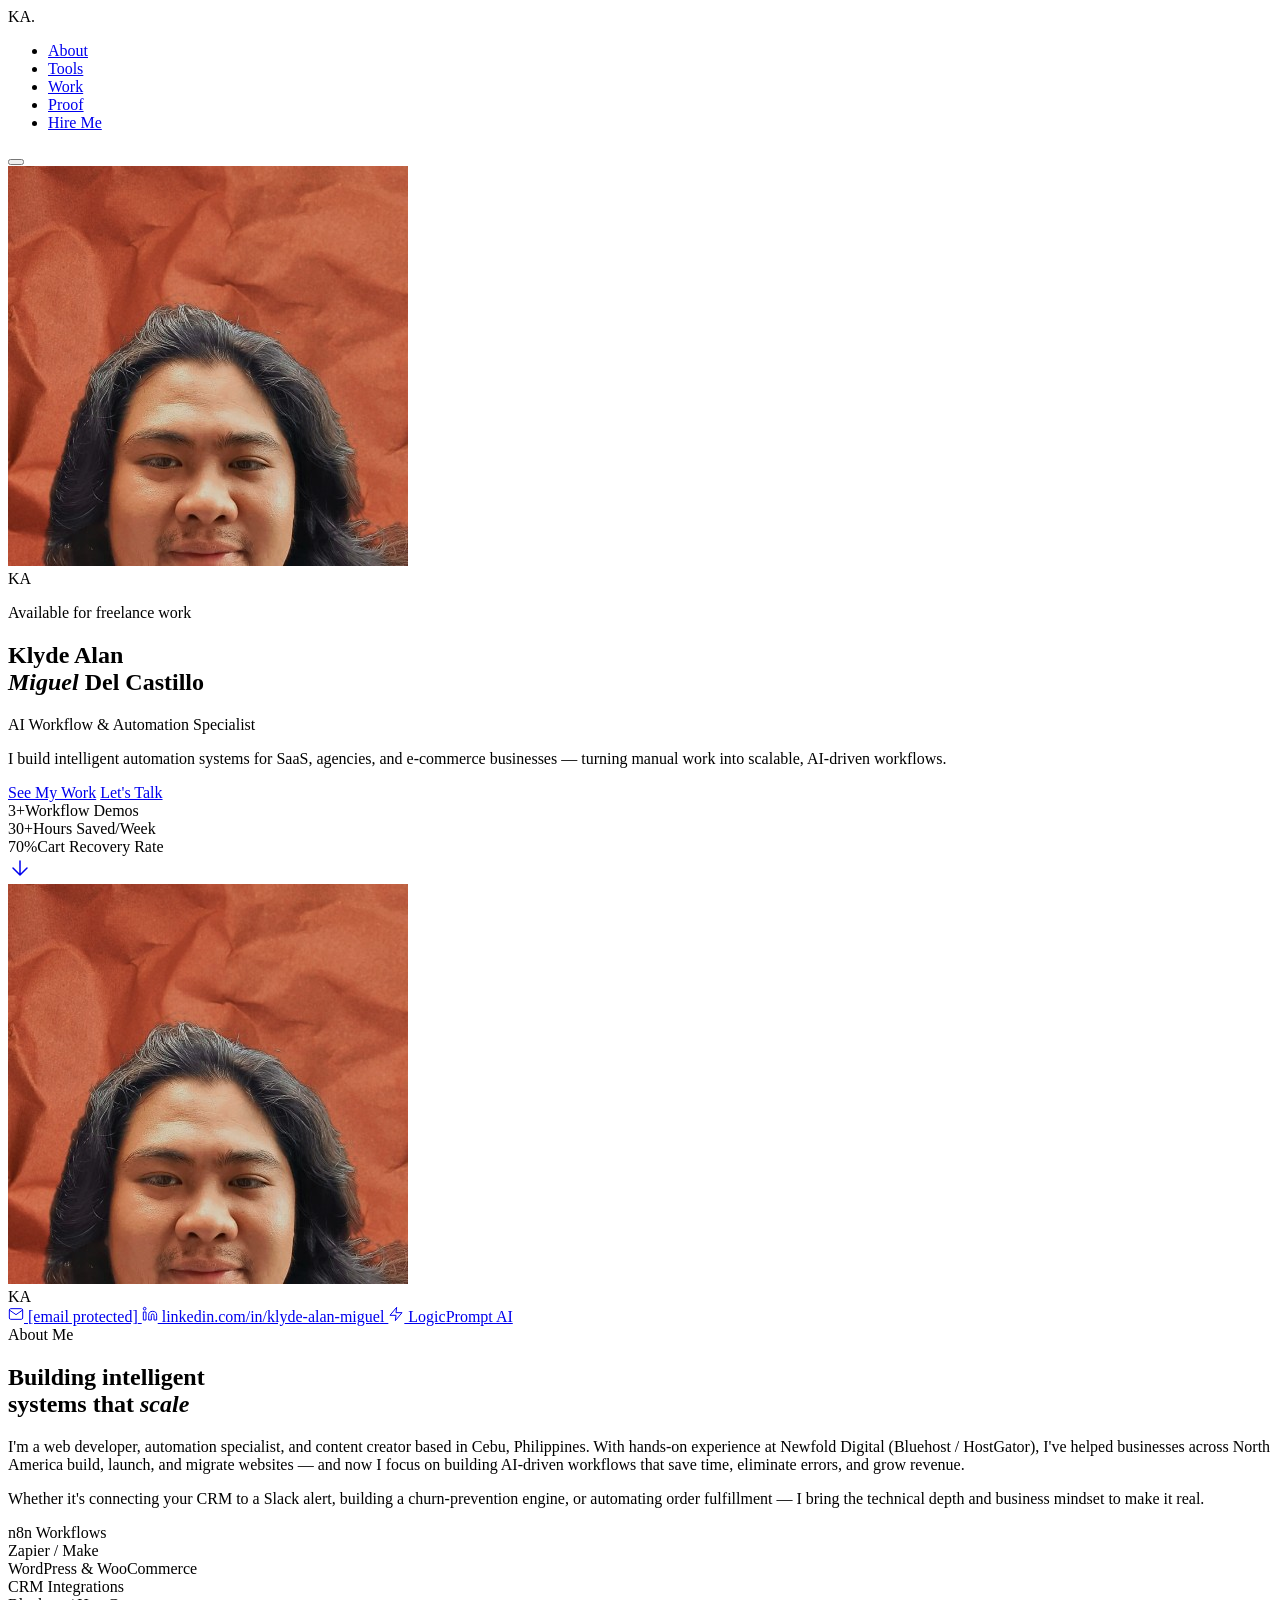
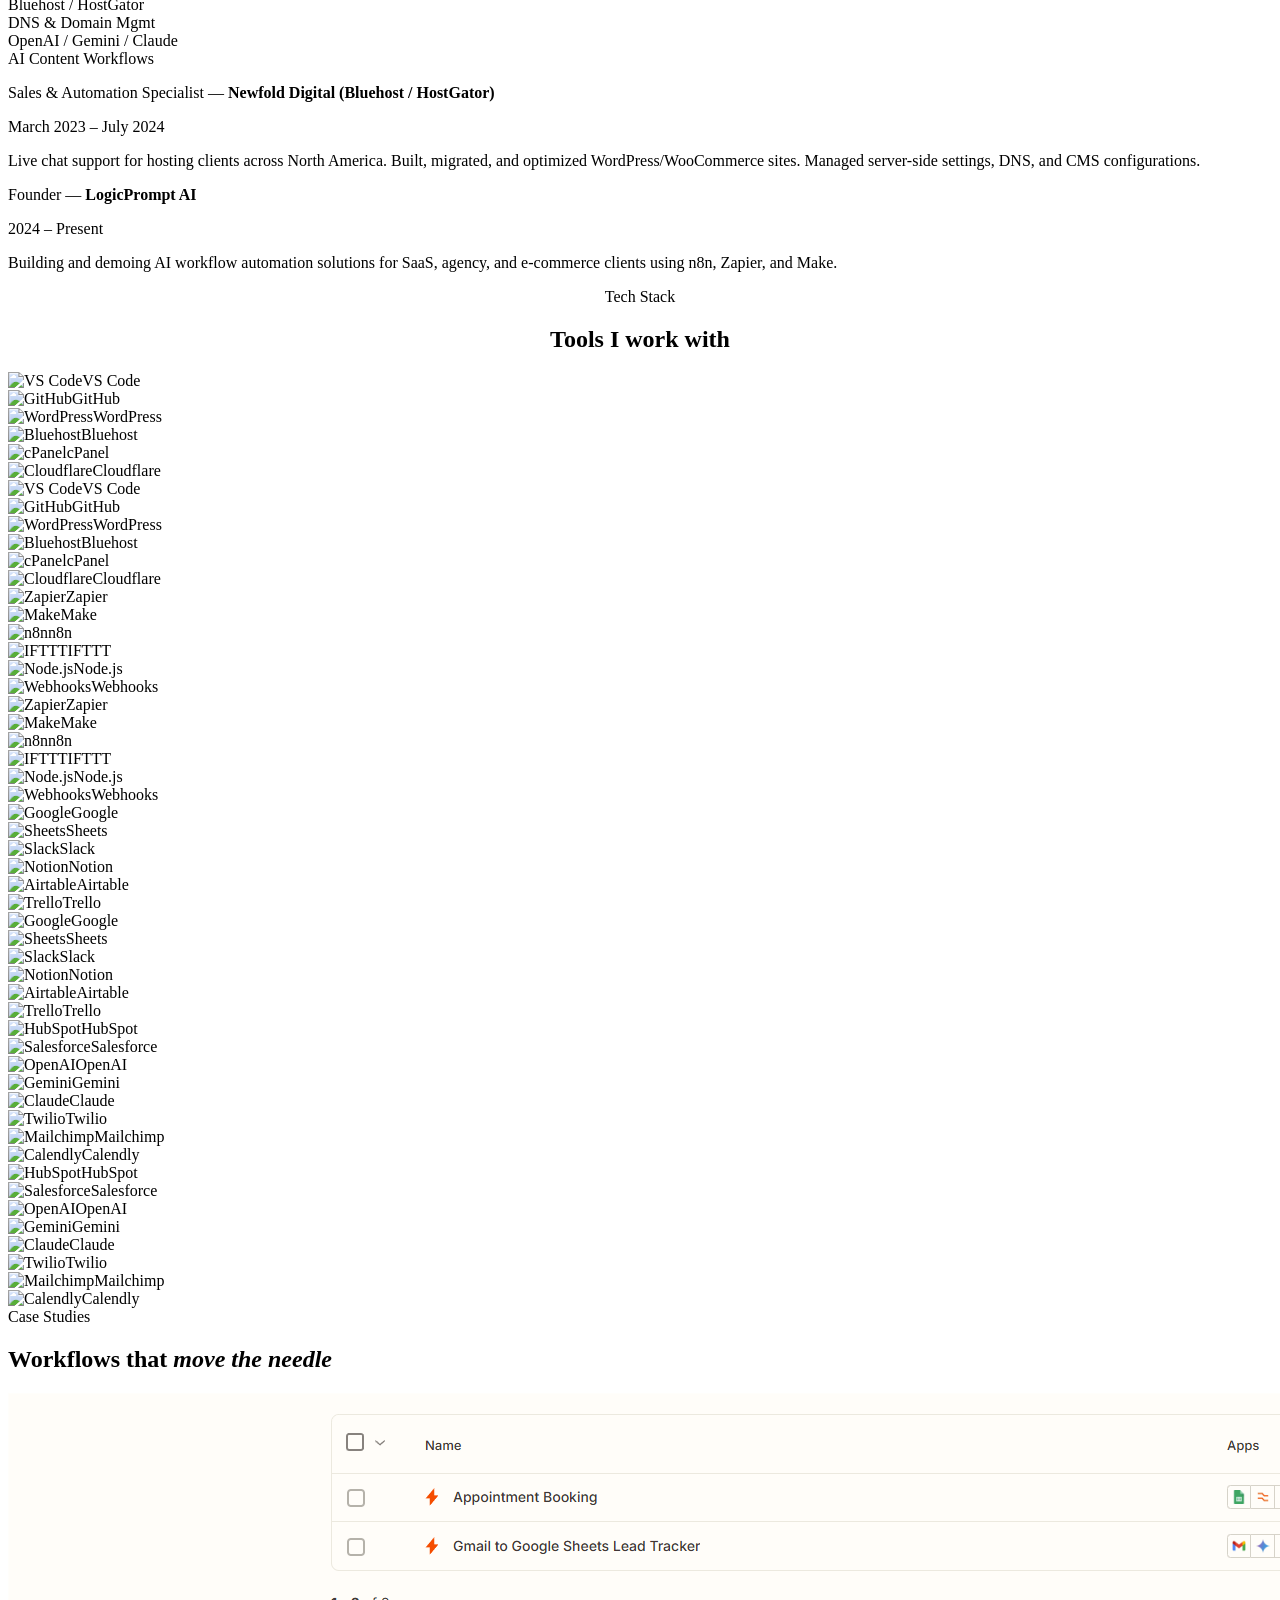
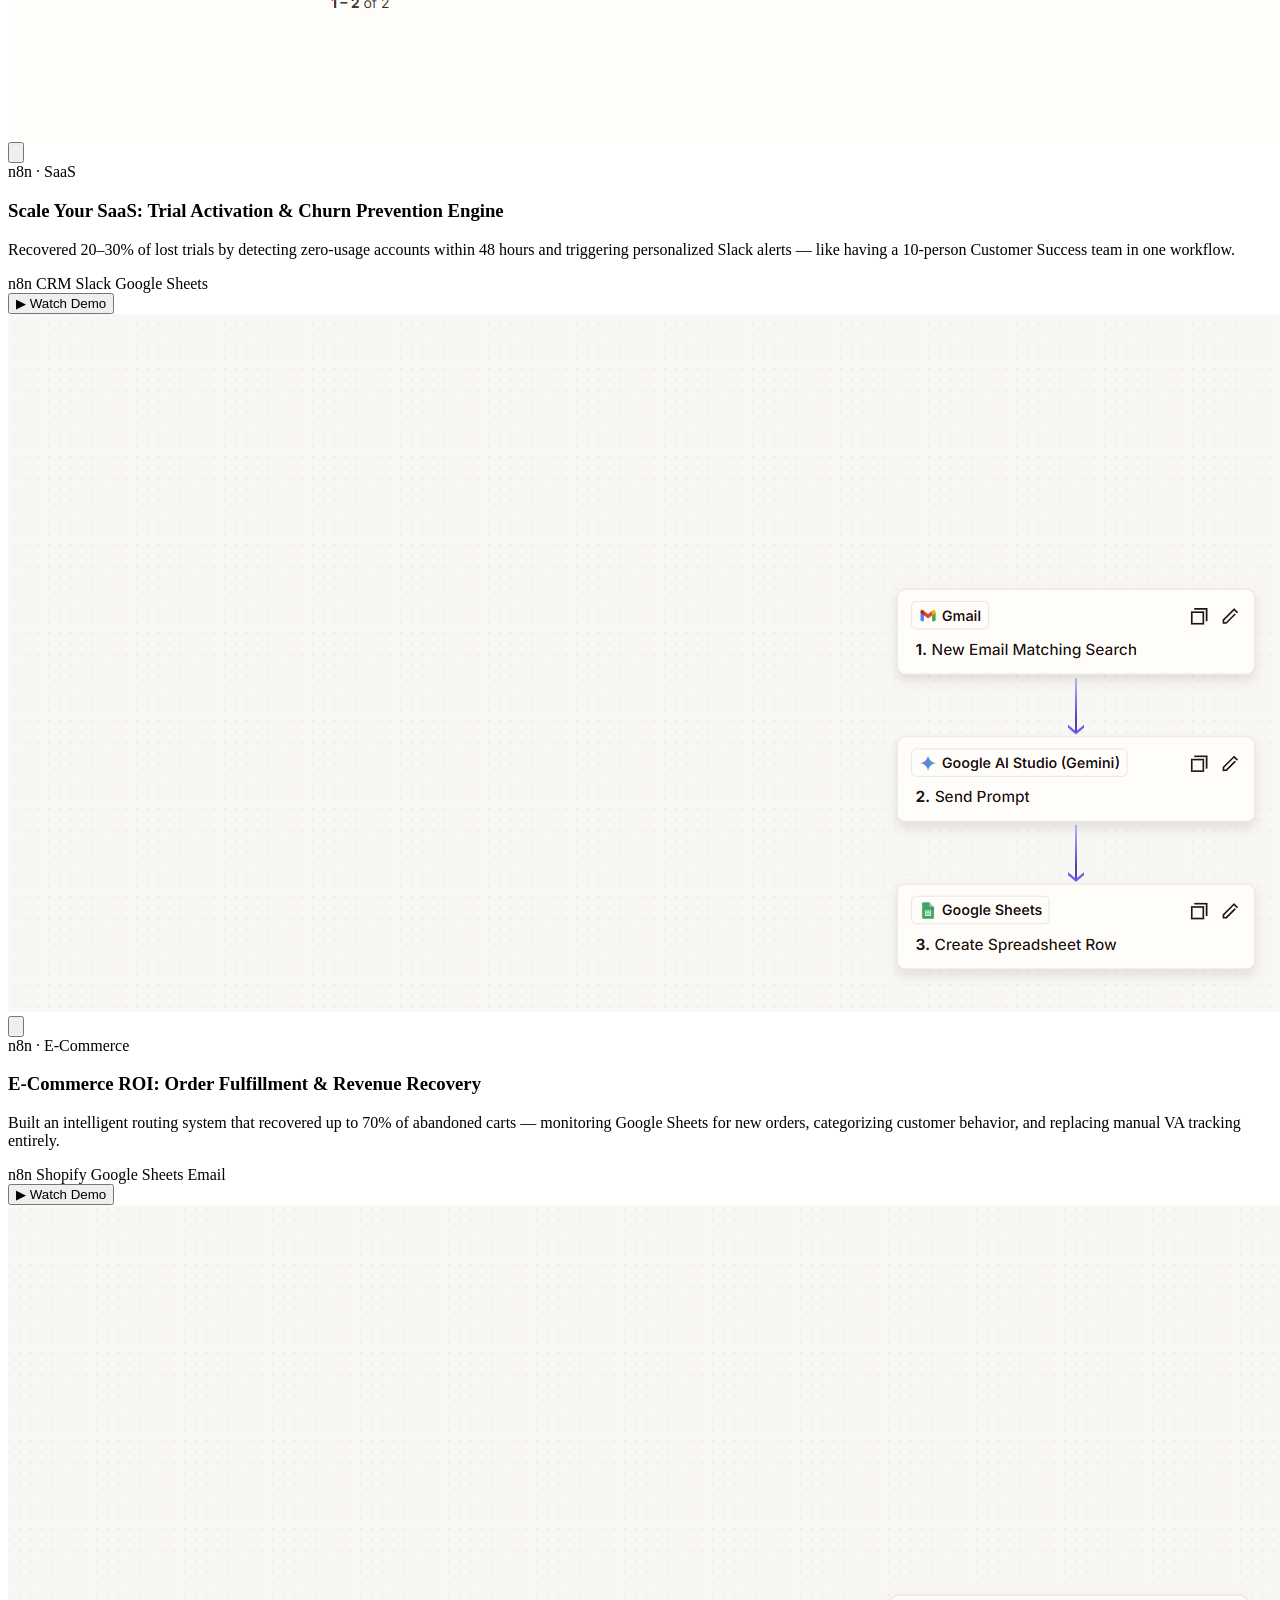
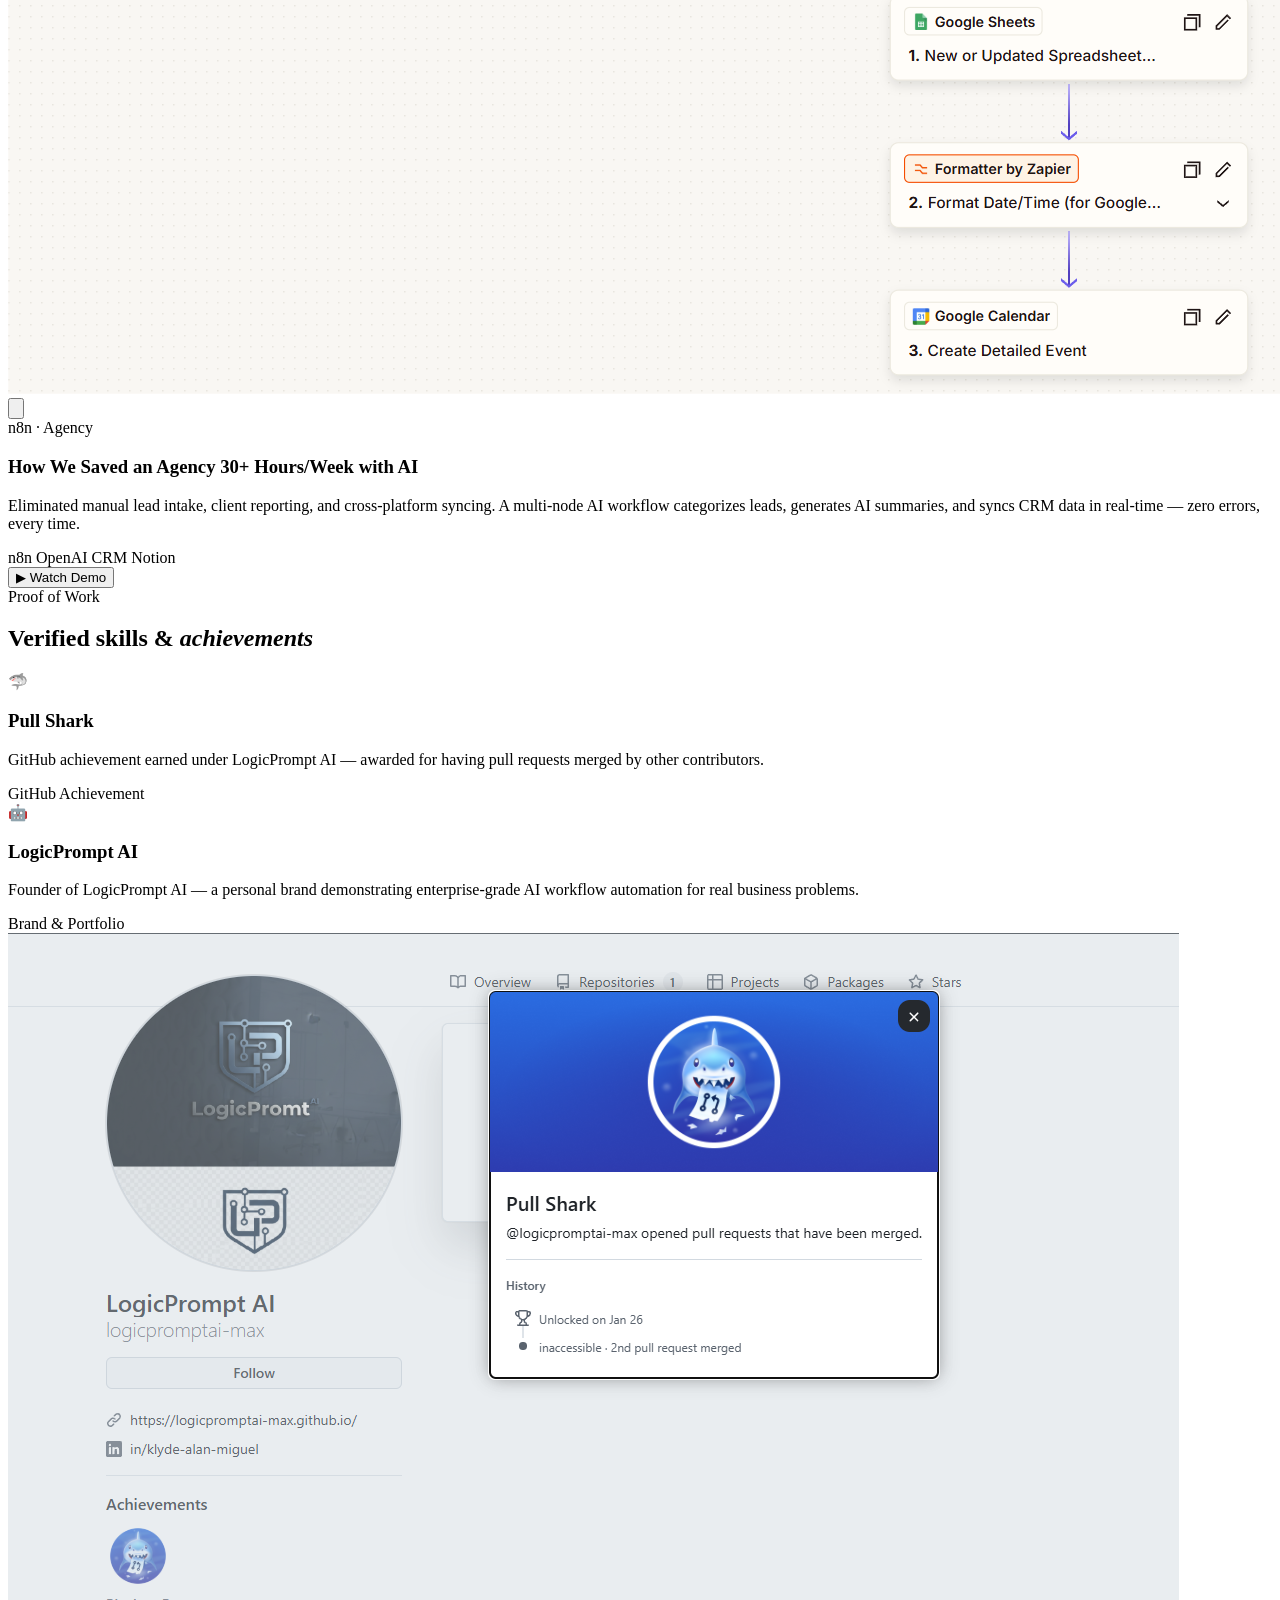
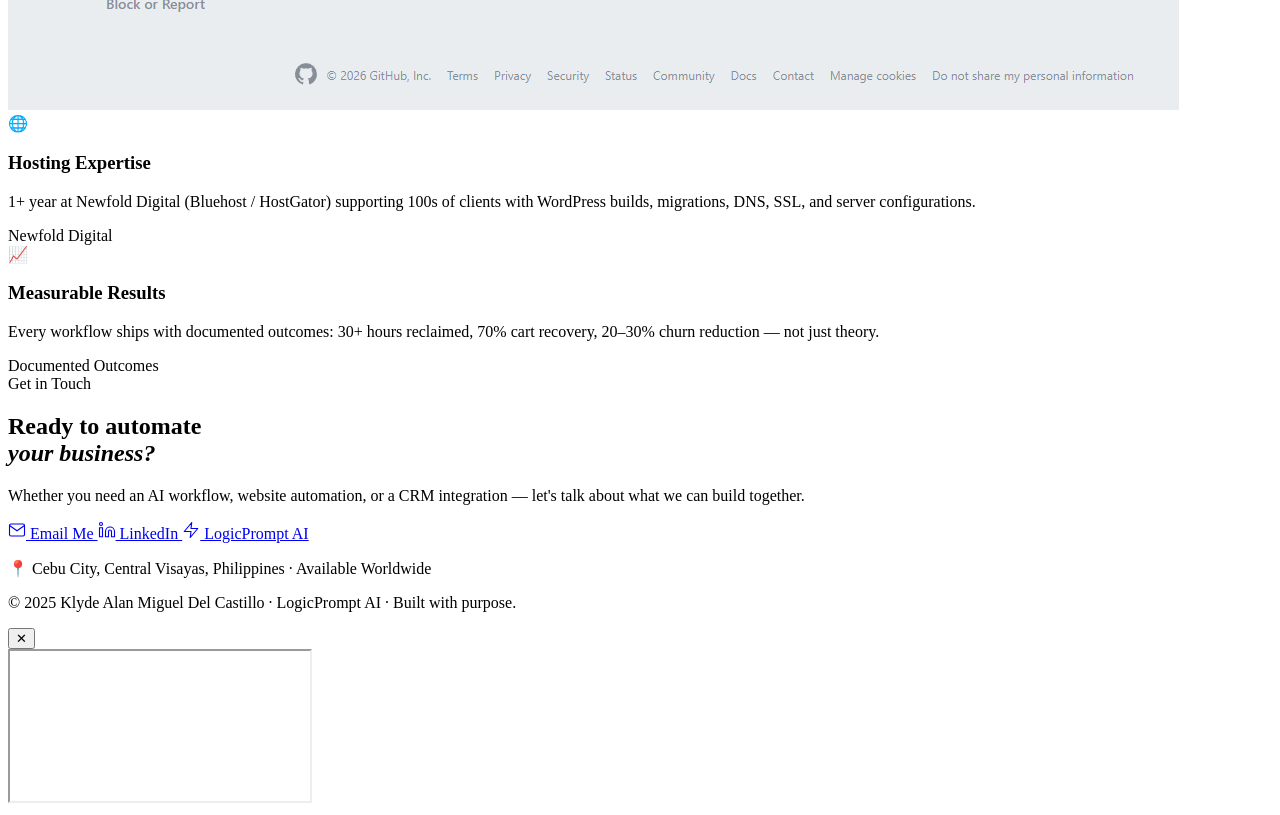
==== index.html @ 1eca1e00 "Initial portfolio launch" ====
<!DOCTYPE html>
<html lang="en">
<head>
  <meta charset="UTF-8" />
  <meta name="viewport" content="width=device-width, initial-scale=1.0" />
  <title>Klyde Alan Miguel Del Castillo — AI Workflow Automation Specialist</title>
  <link rel="preconnect" href="https://fonts.googleapis.com" />
  <link rel="preconnect" href="https://fonts.gstatic.com" crossorigin />
  <link href="https://fonts.googleapis.com/css2?family=Syne:wght@400;600;700;800&family=DM+Sans:wght@300;400;500&display=swap" rel="stylesheet" />
  <link rel="stylesheet" href="css/style.css" />
</head>
<body>

  <!-- ─── NAV ─────────────────────────────────────────────── -->
  <nav class="nav" id="nav">
    <div class="nav__logo">KA<span>.</span></div>
    <ul class="nav__links">
      <li><a href="#about">About</a></li>
      <li><a href="#tools">Tools</a></li>
      <li><a href="#projects">Work</a></li>
      <li><a href="#proof">Proof</a></li>
      <li><a href="#contact" class="nav__cta">Hire Me</a></li>
    </ul>
    <button class="nav__burger" id="burger" aria-label="Menu">
      <span></span><span></span><span></span>
    </button>
  </nav>

  <!-- ─── HERO ─────────────────────────────────────────────── -->
  <section class="hero" id="home">
    <div class="hero__bg-grid"></div>
    <div class="hero__glow hero__glow--1"></div>
    <div class="hero__glow hero__glow--2"></div>
    <div class="hero__content">
      <div class="hero__photo-wrap">
        <img src="assets/images/hero-photo.jpg" alt="Klyde Alan Miguel Del Castillo" class="hero__photo" id="hero-img"
             onerror="this.style.display='none'; document.getElementById('hero-initials').style.display='flex'" />
        <div class="hero__initials" id="hero-initials">KA</div>
      </div>
      <div class="hero__text">
        <p class="hero__eyebrow">Available for freelance work</p>
        <h1 class="hero__name">Klyde Alan<br /><em>Miguel</em> Del Castillo</h1>
        <p class="hero__title">AI Workflow &amp; Automation Specialist</p>
        <p class="hero__sub">I build intelligent automation systems for SaaS, agencies, and e-commerce businesses — turning manual work into scalable, AI-driven workflows.</p>
        <div class="hero__actions">
          <a href="#projects" class="btn btn--primary">See My Work</a>
          <a href="#contact" class="btn btn--ghost">Let's Talk</a>
        </div>
        <div class="hero__stats">
          <div class="stat"><span class="stat__num">3+</span><span class="stat__label">Workflow Demos</span></div>
          <div class="stat"><span class="stat__num">30+</span><span class="stat__label">Hours Saved/Week</span></div>
          <div class="stat"><span class="stat__num">70%</span><span class="stat__label">Cart Recovery Rate</span></div>
        </div>
      </div>
    </div>
    <a href="#about" class="hero__scroll" aria-label="Scroll down">
      <svg width="24" height="24" viewBox="0 0 24 24" fill="none"><path d="M12 5v14M5 12l7 7 7-7" stroke="currentColor" stroke-width="1.5" stroke-linecap="round" stroke-linejoin="round"/></svg>
    </a>
  </section>

  <!-- ─── ABOUT ─────────────────────────────────────────────── -->
  <section class="about" id="about">
    <div class="container">
      <div class="about__inner">
        <div class="about__photo-col">
          <div class="about__photo-wrap">
            <img src="assets/images/hero-photo.jpg" alt="Klyde Alan Miguel Del Castillo" class="about__photo"
                 onerror="this.style.display='none'; document.getElementById('about-initials').style.display='flex'" />
            <div class="about__initials" id="about-initials">KA</div>
          </div>
          <div class="about__contact-card">
            <a href="/cdn-cgi/l/email-protection#ee8582978a8b8a8ddfd7d7dbae89838f8782c08d8183" class="contact-link">
              <svg width="16" height="16" viewBox="0 0 24 24" fill="none"><path d="M4 4h16c1.1 0 2 .9 2 2v12c0 1.1-.9 2-2 2H4c-1.1 0-2-.9-2-2V6c0-1.1.9-2 2-2z" stroke="currentColor" stroke-width="1.5"/><polyline points="22,6 12,13 2,6" stroke="currentColor" stroke-width="1.5"/></svg>
              <span class="__cf_email__" data-cfemail="b7dcdbced3d2d3d4868e8e82f7d0dad6dedb99d4d8da">[email&#160;protected]</span>
            </a>
            <a href="https://www.linkedin.com/in/klyde-alan-miguel" target="_blank" rel="noopener" class="contact-link">
              <svg width="16" height="16" viewBox="0 0 24 24" fill="none"><path d="M16 8a6 6 0 016 6v7h-4v-7a2 2 0 00-2-2 2 2 0 00-2 2v7h-4v-7a6 6 0 016-6zM2 9h4v12H2z" stroke="currentColor" stroke-width="1.5"/><circle cx="4" cy="4" r="2" stroke="currentColor" stroke-width="1.5"/></svg>
              linkedin.com/in/klyde-alan-miguel
            </a>
            <a href="/cdn-cgi/l/email-protection#9af6f5fdf3f9eae8f5f7eaeeb4fbf3dafdf7fbf3f6b4f9f5f7" class="contact-link contact-link--brand">
              <svg width="16" height="16" viewBox="0 0 24 24" fill="none"><polygon points="13 2 3 14 12 14 11 22 21 10 12 10 13 2" stroke="currentColor" stroke-width="1.5" stroke-linejoin="round"/></svg>
              LogicPrompt AI
            </a>
          </div>
        </div>
        <div class="about__text-col">
          <div class="section-label">About Me</div>
          <h2 class="section-title">Building intelligent<br/>systems that <em>scale</em></h2>
          <p class="about__bio">I'm a web developer, automation specialist, and content creator based in Cebu, Philippines. With hands-on experience at Newfold Digital (Bluehost / HostGator), I've helped businesses across North America build, launch, and migrate websites — and now I focus on building AI-driven workflows that save time, eliminate errors, and grow revenue.</p>
          <p class="about__bio">Whether it's connecting your CRM to a Slack alert, building a churn-prevention engine, or automating order fulfillment — I bring the technical depth and business mindset to make it real.</p>
          <div class="skills-grid">
            <div class="skill-tag">n8n Workflows</div>
            <div class="skill-tag">Zapier / Make</div>
            <div class="skill-tag">WordPress &amp; WooCommerce</div>
            <div class="skill-tag">CRM Integrations</div>
            <div class="skill-tag">Bluehost / HostGator</div>
            <div class="skill-tag">DNS &amp; Domain Mgmt</div>
            <div class="skill-tag">OpenAI / Gemini / Claude</div>
            <div class="skill-tag">AI Content Workflows</div>
          </div>
          <div class="about__exp">
            <div class="exp-item">
              <div class="exp-dot"></div>
              <div>
                <p class="exp-role">Sales &amp; Automation Specialist — <strong>Newfold Digital (Bluehost / HostGator)</strong></p>
                <p class="exp-date">March 2023 – July 2024</p>
                <p class="exp-desc">Live chat support for hosting clients across North America. Built, migrated, and optimized WordPress/WooCommerce sites. Managed server-side settings, DNS, and CMS configurations.</p>
              </div>
            </div>
            <div class="exp-item">
              <div class="exp-dot"></div>
              <div>
                <p class="exp-role">Founder — <strong>LogicPrompt AI</strong></p>
                <p class="exp-date">2024 – Present</p>
                <p class="exp-desc">Building and demoing AI workflow automation solutions for SaaS, agency, and e-commerce clients using n8n, Zapier, and Make.</p>
              </div>
            </div>
          </div>
        </div>
      </div>
    </div>
  </section>

  <!-- ─── TOOLS MARQUEE ─────────────────────────────────────── -->
  <section class="tools" id="tools">
    <div class="container">
      <div class="section-label" style="text-align:center">Tech Stack</div>
      <h2 class="section-title" style="text-align:center">Tools I work with</h2>
    </div>
    <div class="marquee-wrapper">

      <!-- Row 1: Dev & Hosting -->
      <div class="marquee-row">
        <div class="marquee-track marquee-track--left">
          <div class="marquee-inner">
            <div class="logo-item" data-name="VS Code"><img src="https://cdn.simpleicons.org/visualstudiocode" alt="VS Code" /><span>VS Code</span></div>
            <div class="logo-item" data-name="GitHub"><img src="https://cdn.simpleicons.org/github/ffffff" alt="GitHub" /><span>GitHub</span></div>
            <div class="logo-item" data-name="WordPress"><img src="https://cdn.simpleicons.org/wordpress" alt="WordPress" /><span>WordPress</span></div>
            <div class="logo-item" data-name="Bluehost"><img src="https://cdn.simpleicons.org/bluehost" alt="Bluehost" /><span>Bluehost</span></div>
            <div class="logo-item" data-name="cPanel"><img src="https://cdn.simpleicons.org/cpanel" alt="cPanel" /><span>cPanel</span></div>
            <div class="logo-item" data-name="Cloudflare"><img src="https://cdn.simpleicons.org/cloudflare" alt="Cloudflare" /><span>Cloudflare</span></div>
            <!-- duplicate for seamless loop -->
            <div class="logo-item" data-name="VS Code"><img src="https://cdn.simpleicons.org/visualstudiocode" alt="VS Code" /><span>VS Code</span></div>
            <div class="logo-item" data-name="GitHub"><img src="https://cdn.simpleicons.org/github/ffffff" alt="GitHub" /><span>GitHub</span></div>
            <div class="logo-item" data-name="WordPress"><img src="https://cdn.simpleicons.org/wordpress" alt="WordPress" /><span>WordPress</span></div>
            <div class="logo-item" data-name="Bluehost"><img src="https://cdn.simpleicons.org/bluehost" alt="Bluehost" /><span>Bluehost</span></div>
            <div class="logo-item" data-name="cPanel"><img src="https://cdn.simpleicons.org/cpanel" alt="cPanel" /><span>cPanel</span></div>
            <div class="logo-item" data-name="Cloudflare"><img src="https://cdn.simpleicons.org/cloudflare" alt="Cloudflare" /><span>Cloudflare</span></div>
          </div>
        </div>
      </div>

      <!-- Row 2: Automation Tools -->
      <div class="marquee-row">
        <div class="marquee-track marquee-track--right">
          <div class="marquee-inner">
            <div class="logo-item" data-name="Zapier"><img src="https://cdn.simpleicons.org/zapier" alt="Zapier" /><span>Zapier</span></div>
            <div class="logo-item" data-name="Make"><img src="https://cdn.simpleicons.org/make" alt="Make" /><span>Make</span></div>
            <div class="logo-item" data-name="n8n"><img src="https://cdn.simpleicons.org/n8n" alt="n8n" /><span>n8n</span></div>
            <div class="logo-item" data-name="IFTTT"><img src="https://cdn.simpleicons.org/ifttt" alt="IFTTT" /><span>IFTTT</span></div>
            <div class="logo-item" data-name="Node.js"><img src="https://cdn.simpleicons.org/nodedotjs" alt="Node.js" /><span>Node.js</span></div>
            <div class="logo-item" data-name="Webhooks"><img src="https://cdn.simpleicons.org/webhooks/00cfff" alt="Webhooks" /><span>Webhooks</span></div>
            <!-- duplicate -->
            <div class="logo-item" data-name="Zapier"><img src="https://cdn.simpleicons.org/zapier" alt="Zapier" /><span>Zapier</span></div>
            <div class="logo-item" data-name="Make"><img src="https://cdn.simpleicons.org/make" alt="Make" /><span>Make</span></div>
            <div class="logo-item" data-name="n8n"><img src="https://cdn.simpleicons.org/n8n" alt="n8n" /><span>n8n</span></div>
            <div class="logo-item" data-name="IFTTT"><img src="https://cdn.simpleicons.org/ifttt" alt="IFTTT" /><span>IFTTT</span></div>
            <div class="logo-item" data-name="Node.js"><img src="https://cdn.simpleicons.org/nodedotjs" alt="Node.js" /><span>Node.js</span></div>
            <div class="logo-item" data-name="Webhooks"><img src="https://cdn.simpleicons.org/webhooks/00cfff" alt="Webhooks" /><span>Webhooks</span></div>
          </div>
        </div>
      </div>

      <!-- Row 3: Productivity -->
      <div class="marquee-row">
        <div class="marquee-track marquee-track--left">
          <div class="marquee-inner">
            <div class="logo-item" data-name="Google Workspace"><img src="https://cdn.simpleicons.org/google" alt="Google" /><span>Google</span></div>
            <div class="logo-item" data-name="Google Sheets"><img src="https://cdn.simpleicons.org/googlesheets" alt="Sheets" /><span>Sheets</span></div>
            <div class="logo-item" data-name="Slack"><img src="https://cdn.simpleicons.org/slack" alt="Slack" /><span>Slack</span></div>
            <div class="logo-item" data-name="Notion"><img src="https://cdn.simpleicons.org/notion/ffffff" alt="Notion" /><span>Notion</span></div>
            <div class="logo-item" data-name="Airtable"><img src="https://cdn.simpleicons.org/airtable" alt="Airtable" /><span>Airtable</span></div>
            <div class="logo-item" data-name="Trello"><img src="https://cdn.simpleicons.org/trello" alt="Trello" /><span>Trello</span></div>
            <!-- duplicate -->
            <div class="logo-item" data-name="Google Workspace"><img src="https://cdn.simpleicons.org/google" alt="Google" /><span>Google</span></div>
            <div class="logo-item" data-name="Google Sheets"><img src="https://cdn.simpleicons.org/googlesheets" alt="Sheets" /><span>Sheets</span></div>
            <div class="logo-item" data-name="Slack"><img src="https://cdn.simpleicons.org/slack" alt="Slack" /><span>Slack</span></div>
            <div class="logo-item" data-name="Notion"><img src="https://cdn.simpleicons.org/notion/ffffff" alt="Notion" /><span>Notion</span></div>
            <div class="logo-item" data-name="Airtable"><img src="https://cdn.simpleicons.org/airtable" alt="Airtable" /><span>Airtable</span></div>
            <div class="logo-item" data-name="Trello"><img src="https://cdn.simpleicons.org/trello" alt="Trello" /><span>Trello</span></div>
          </div>
        </div>
      </div>

      <!-- Row 4: CRM / AI -->
      <div class="marquee-row">
        <div class="marquee-track marquee-track--right">
          <div class="marquee-inner">
            <div class="logo-item" data-name="HubSpot"><img src="https://cdn.simpleicons.org/hubspot" alt="HubSpot" /><span>HubSpot</span></div>
            <div class="logo-item" data-name="Salesforce"><img src="https://cdn.simpleicons.org/salesforce" alt="Salesforce" /><span>Salesforce</span></div>
            <div class="logo-item" data-name="OpenAI"><img src="https://cdn.simpleicons.org/openai/ffffff" alt="OpenAI" /><span>OpenAI</span></div>
            <div class="logo-item" data-name="Google Gemini"><img src="https://cdn.simpleicons.org/googlegemini" alt="Gemini" /><span>Gemini</span></div>
            <div class="logo-item" data-name="Claude"><img src="https://cdn.simpleicons.org/anthropic/00cfff" alt="Claude" /><span>Claude</span></div>
            <div class="logo-item" data-name="Twilio"><img src="https://cdn.simpleicons.org/twilio" alt="Twilio" /><span>Twilio</span></div>
            <div class="logo-item" data-name="Mailchimp"><img src="https://cdn.simpleicons.org/mailchimp" alt="Mailchimp" /><span>Mailchimp</span></div>
            <div class="logo-item" data-name="Calendly"><img src="https://cdn.simpleicons.org/calendly" alt="Calendly" /><span>Calendly</span></div>
            <!-- duplicate -->
            <div class="logo-item" data-name="HubSpot"><img src="https://cdn.simpleicons.org/hubspot" alt="HubSpot" /><span>HubSpot</span></div>
            <div class="logo-item" data-name="Salesforce"><img src="https://cdn.simpleicons.org/salesforce" alt="Salesforce" /><span>Salesforce</span></div>
            <div class="logo-item" data-name="OpenAI"><img src="https://cdn.simpleicons.org/openai/ffffff" alt="OpenAI" /><span>OpenAI</span></div>
            <div class="logo-item" data-name="Google Gemini"><img src="https://cdn.simpleicons.org/googlegemini" alt="Gemini" /><span>Gemini</span></div>
            <div class="logo-item" data-name="Claude"><img src="https://cdn.simpleicons.org/anthropic/00cfff" alt="Claude" /><span>Claude</span></div>
            <div class="logo-item" data-name="Twilio"><img src="https://cdn.simpleicons.org/twilio" alt="Twilio" /><span>Twilio</span></div>
            <div class="logo-item" data-name="Mailchimp"><img src="https://cdn.simpleicons.org/mailchimp" alt="Mailchimp" /><span>Mailchimp</span></div>
            <div class="logo-item" data-name="Calendly"><img src="https://cdn.simpleicons.org/calendly" alt="Calendly" /><span>Calendly</span></div>
          </div>
        </div>
      </div>

    </div>
  </section>

  <!-- ─── PROJECTS ──────────────────────────────────────────── -->
  <section class="projects" id="projects">
    <div class="container">
      <div class="section-label">Case Studies</div>
      <h2 class="section-title">Workflows that <em>move the needle</em></h2>
      <div class="projects-grid">

        <!-- Card 1 -->
        <div class="project-card" data-video="https://www.youtube.com/embed/nPURnt5qpco?autoplay=1">
          <div class="project-card__thumb">
            <img src="assets/images/project1.png" alt="SaaS Automation" onerror="this.parentElement.classList.add('no-img')" />
            <div class="project-card__overlay">
              <button class="play-btn" aria-label="Watch Demo">
                <svg viewBox="0 0 24 24" fill="currentColor"><path d="M8 5v14l11-7z"/></svg>
              </button>
            </div>
            <div class="project-card__tag">n8n · SaaS</div>
          </div>
          <div class="project-card__body">
            <h3>Scale Your SaaS: Trial Activation &amp; Churn Prevention Engine</h3>
            <p>Recovered 20–30% of lost trials by detecting zero-usage accounts within 48 hours and triggering personalized Slack alerts — like having a 10-person Customer Success team in one workflow.</p>
            <div class="project-card__meta">
              <span class="meta-tag">n8n</span>
              <span class="meta-tag">CRM</span>
              <span class="meta-tag">Slack</span>
              <span class="meta-tag">Google Sheets</span>
            </div>
            <button class="btn btn--primary project-card__demo" data-video="https://www.youtube.com/embed/nPURnt5qpco?autoplay=1">▶ Watch Demo</button>
          </div>
        </div>

        <!-- Card 2 -->
        <div class="project-card" data-video="https://www.youtube.com/embed/5pfyEx2SWU0?autoplay=1">
          <div class="project-card__thumb">
            <img src="assets/images/project2.png" alt="E-commerce Automation" onerror="this.parentElement.classList.add('no-img')" />
            <div class="project-card__overlay">
              <button class="play-btn" aria-label="Watch Demo">
                <svg viewBox="0 0 24 24" fill="currentColor"><path d="M8 5v14l11-7z"/></svg>
              </button>
            </div>
            <div class="project-card__tag">n8n · E-Commerce</div>
          </div>
          <div class="project-card__body">
            <h3>E-Commerce ROI: Order Fulfillment &amp; Revenue Recovery</h3>
            <p>Built an intelligent routing system that recovered up to 70% of abandoned carts — monitoring Google Sheets for new orders, categorizing customer behavior, and replacing manual VA tracking entirely.</p>
            <div class="project-card__meta">
              <span class="meta-tag">n8n</span>
              <span class="meta-tag">Shopify</span>
              <span class="meta-tag">Google Sheets</span>
              <span class="meta-tag">Email</span>
            </div>
            <button class="btn btn--primary project-card__demo" data-video="https://www.youtube.com/embed/5pfyEx2SWU0?autoplay=1">▶ Watch Demo</button>
          </div>
        </div>

        <!-- Card 3 -->
        <div class="project-card" data-video="https://www.youtube.com/embed/fj7RFXBar8Q?autoplay=1">
          <div class="project-card__thumb">
            <img src="assets/images/project3.png" alt="Agency Automation" onerror="this.parentElement.classList.add('no-img')" />
            <div class="project-card__overlay">
              <button class="play-btn" aria-label="Watch Demo">
                <svg viewBox="0 0 24 24" fill="currentColor"><path d="M8 5v14l11-7z"/></svg>
              </button>
            </div>
            <div class="project-card__tag">n8n · Agency</div>
          </div>
          <div class="project-card__body">
            <h3>How We Saved an Agency 30+ Hours/Week with AI</h3>
            <p>Eliminated manual lead intake, client reporting, and cross-platform syncing. A multi-node AI workflow categorizes leads, generates AI summaries, and syncs CRM data in real-time — zero errors, every time.</p>
            <div class="project-card__meta">
              <span class="meta-tag">n8n</span>
              <span class="meta-tag">OpenAI</span>
              <span class="meta-tag">CRM</span>
              <span class="meta-tag">Notion</span>
            </div>
            <button class="btn btn--primary project-card__demo" data-video="https://www.youtube.com/embed/fj7RFXBar8Q?autoplay=1">▶ Watch Demo</button>
          </div>
        </div>

      </div>
    </div>
  </section>

  <!-- ─── PROOF ──────────────────────────────────────────────── -->
  <section class="proof" id="proof">
    <div class="container">
      <div class="section-label">Proof of Work</div>
      <h2 class="section-title">Verified skills &amp; <em>achievements</em></h2>
      <div class="proof-grid">
        <div class="proof-card proof-card--featured">
          <div class="proof-card__icon">🦈</div>
          <h3>Pull Shark</h3>
          <p>GitHub achievement earned under LogicPrompt AI — awarded for having pull requests merged by other contributors.</p>
          <div class="proof-card__badge">GitHub Achievement</div>
          <img src="assets/images/proofs/pullshark-badge.png" alt="Pull Shark Achievement" class="proof-card__img"
               onerror="this.style.display='none'" />
        </div>
        <div class="proof-card">
          <div class="proof-card__icon">🤖</div>
          <h3>LogicPrompt AI</h3>
          <p>Founder of LogicPrompt AI — a personal brand demonstrating enterprise-grade AI workflow automation for real business problems.</p>
          <div class="proof-card__badge">Brand &amp; Portfolio</div>
          <img src="assets/images/proofs/github-screenshot.png" alt="LogicPrompt AI GitHub" class="proof-card__img"
               onerror="this.style.display='none'" />
        </div>
        <div class="proof-card">
          <div class="proof-card__icon">🌐</div>
          <h3>Hosting Expertise</h3>
          <p>1+ year at Newfold Digital (Bluehost / HostGator) supporting 100s of clients with WordPress builds, migrations, DNS, SSL, and server configurations.</p>
          <div class="proof-card__badge">Newfold Digital</div>
        </div>
        <div class="proof-card">
          <div class="proof-card__icon">📈</div>
          <h3>Measurable Results</h3>
          <p>Every workflow ships with documented outcomes: 30+ hours reclaimed, 70% cart recovery, 20–30% churn reduction — not just theory.</p>
          <div class="proof-card__badge">Documented Outcomes</div>
        </div>
      </div>
    </div>
  </section>

  <!-- ─── CONTACT ───────────────────────────────────────────── -->
  <section class="contact" id="contact">
    <div class="container">
      <div class="contact__inner">
        <div class="section-label">Get in Touch</div>
        <h2 class="section-title">Ready to automate<br/><em>your business?</em></h2>
        <p class="contact__sub">Whether you need an AI workflow, website automation, or a CRM integration — let's talk about what we can build together.</p>
        <div class="contact__links">
          <a href="/cdn-cgi/l/email-protection#dbb0b7a2bfbebfb8eae2e2ee9bbcb6bab2b7f5b8b4b6" class="btn btn--primary">
            <svg width="18" height="18" viewBox="0 0 24 24" fill="none"><path d="M4 4h16c1.1 0 2 .9 2 2v12c0 1.1-.9 2-2 2H4c-1.1 0-2-.9-2-2V6c0-1.1.9-2 2-2z" stroke="currentColor" stroke-width="1.5"/><polyline points="22,6 12,13 2,6" stroke="currentColor" stroke-width="1.5"/></svg>
            Email Me
          </a>
          <a href="https://www.linkedin.com/in/klyde-alan-miguel" target="_blank" rel="noopener" class="btn btn--ghost">
            <svg width="18" height="18" viewBox="0 0 24 24" fill="none"><path d="M16 8a6 6 0 016 6v7h-4v-7a2 2 0 00-2-2 2 2 0 00-2 2v7h-4v-7a6 6 0 016-6zM2 9h4v12H2z" stroke="currentColor" stroke-width="1.5"/><circle cx="4" cy="4" r="2" stroke="currentColor" stroke-width="1.5"/></svg>
            LinkedIn
          </a>
          <a href="/cdn-cgi/l/email-protection#5f333038363c2f2d30322f2b713e361f38323e3633713c3032" class="btn btn--ghost btn--brand">
            <svg width="18" height="18" viewBox="0 0 24 24" fill="none"><polygon points="13 2 3 14 12 14 11 22 21 10 12 10 13 2" stroke="currentColor" stroke-width="1.5" stroke-linejoin="round"/></svg>
            LogicPrompt AI
          </a>
        </div>
        <p class="contact__location">📍 Cebu City, Central Visayas, Philippines · Available Worldwide</p>
      </div>
    </div>
  </section>

  <!-- ─── FOOTER ────────────────────────────────────────────── -->
  <footer class="footer">
    <div class="container">
      <p>© 2025 Klyde Alan Miguel Del Castillo · LogicPrompt AI · Built with purpose.</p>
    </div>
  </footer>

  <!-- ─── VIDEO MODAL ───────────────────────────────────────── -->
  <div class="modal" id="video-modal" role="dialog" aria-modal="true" aria-label="Demo video">
    <div class="modal__backdrop" id="modal-backdrop"></div>
    <div class="modal__box">
      <button class="modal__close" id="modal-close" aria-label="Close">✕</button>
      <div class="modal__video">
        <iframe id="modal-iframe" src="" title="Demo Video" allow="autoplay; encrypted-media" allowfullscreen></iframe>
      </div>
    </div>
  </div>

  <!-- ──�
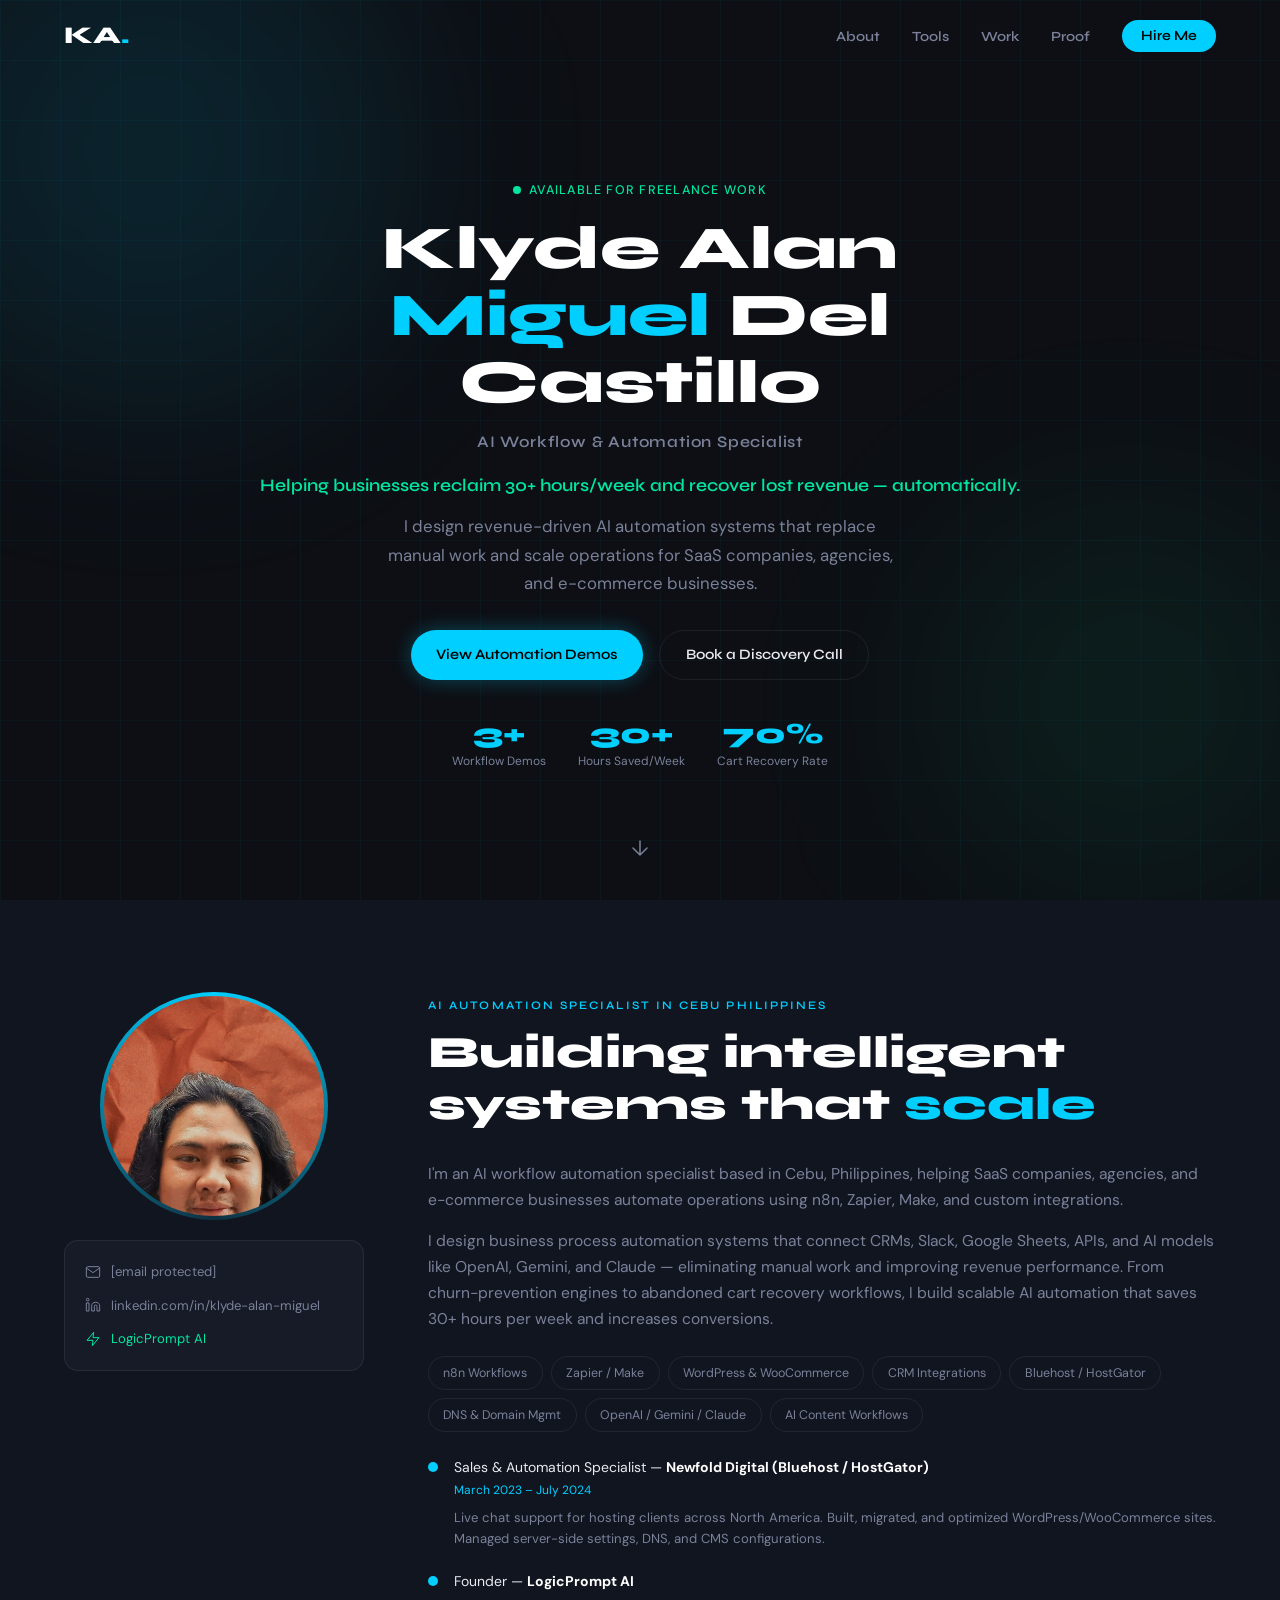
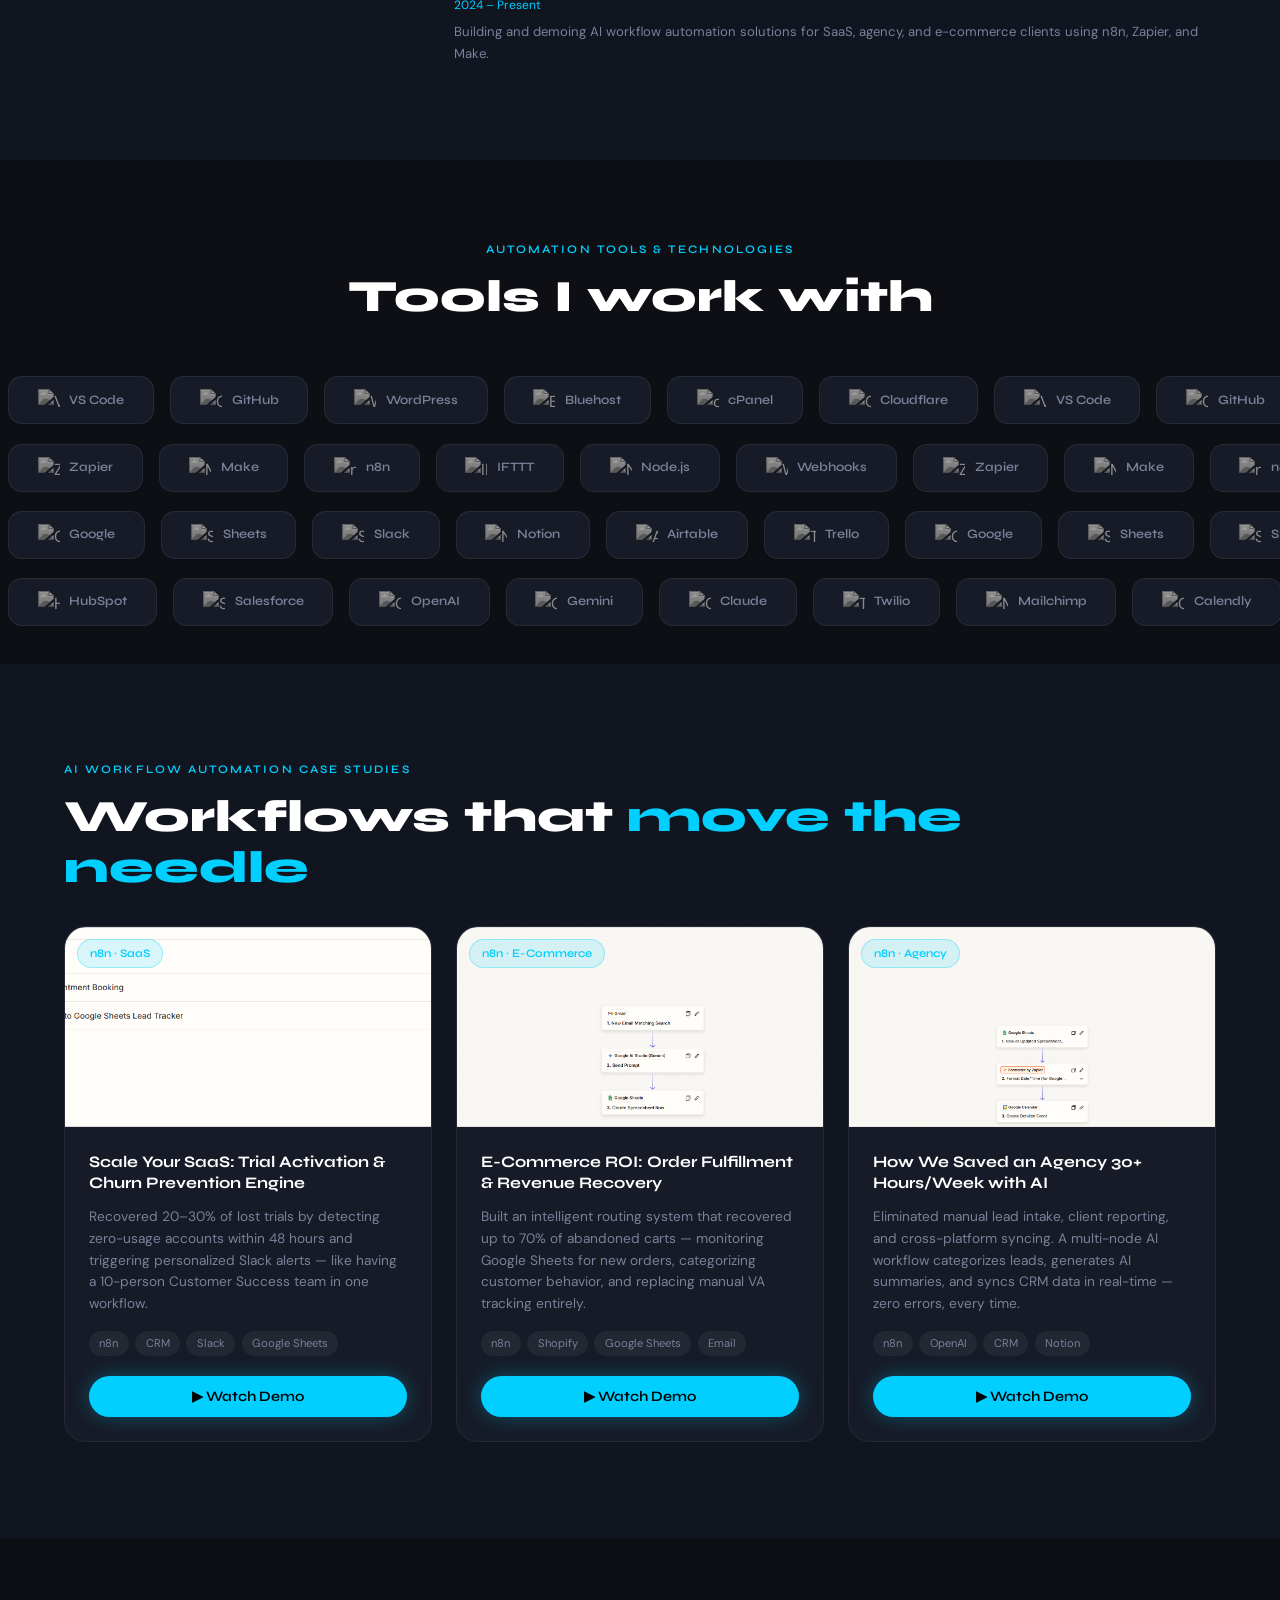
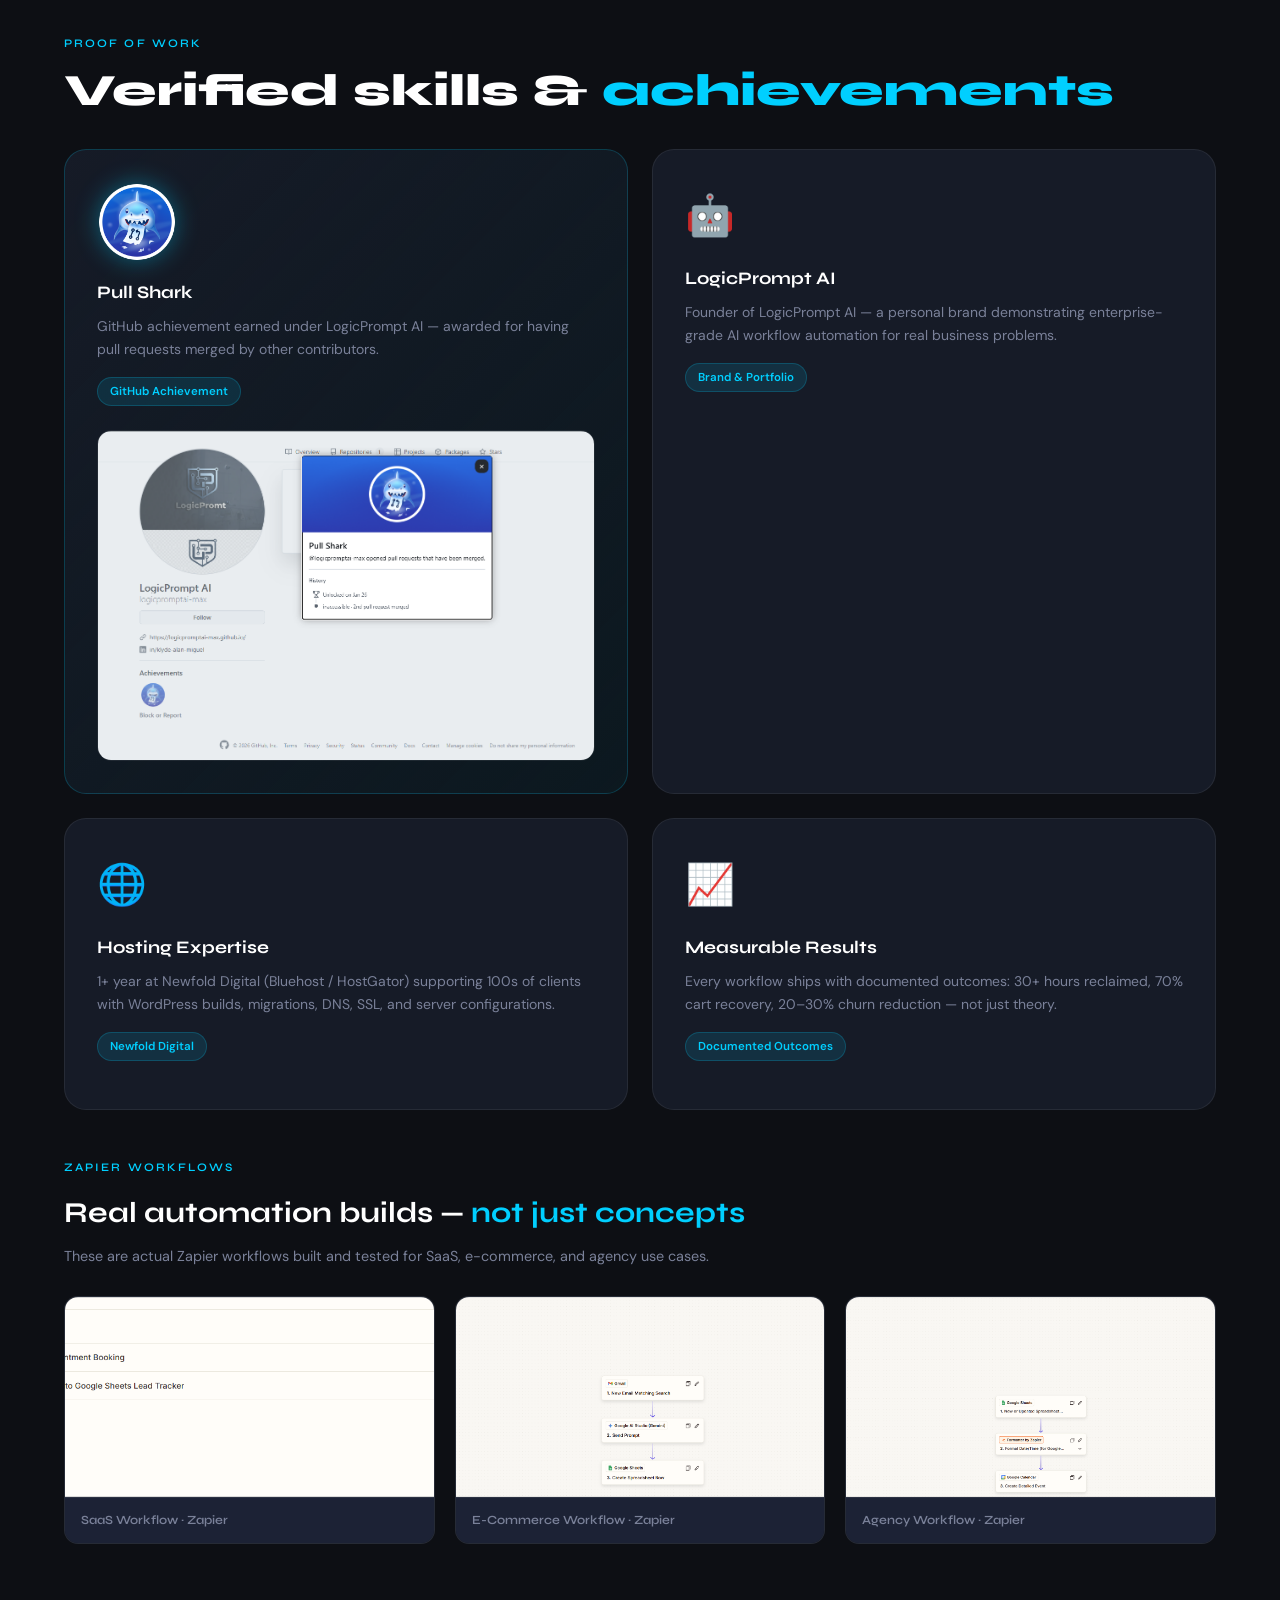
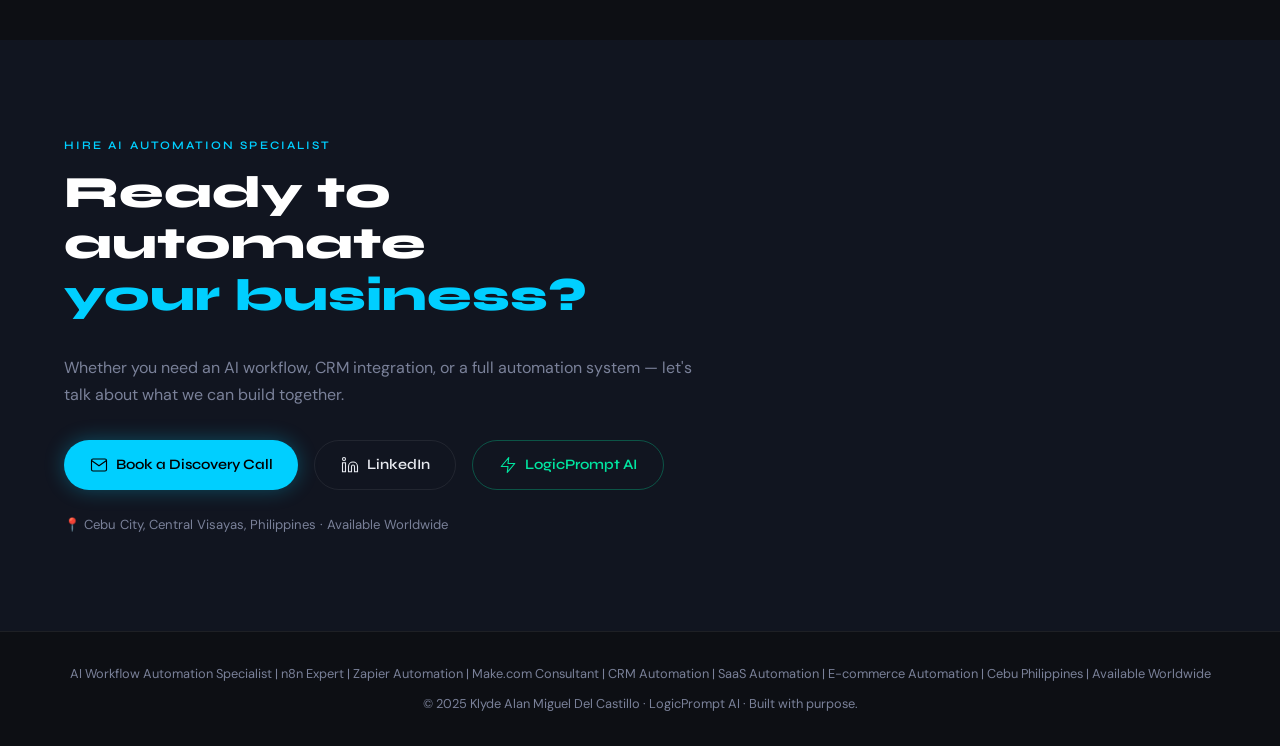
==== commit bebbb9a0: "Add Zapier workflow proof, Pull Shark badge + screenshot" ====
--- a/index.html
+++ b/index.html
@@ -3,7 +3,43 @@
 <head>
   <meta charset="UTF-8" />
   <meta name="viewport" content="width=device-width, initial-scale=1.0" />
-  <title>Klyde Alan Miguel Del Castillo — AI Workflow Automation Specialist</title>
+
+  <!-- ─── SEO META TAGS ─────────────────────────────────────── -->
+  <title>Klyde Del Castillo | AI Workflow Automation Specialist | n8n &amp; Zapier Expert</title>
+  <meta name="description" content="AI workflow automation specialist helping SaaS, agencies, and e-commerce businesses automate operations using n8n, Zapier, and AI. Save 30+ hours/week and recover lost revenue automatically." />
+  <meta name="keywords" content="AI workflow automation specialist, n8n automation expert, Zapier automation, business process automation, SaaS automation, CRM automation, ecommerce automation, Make.com specialist, AI automation consultant, Cebu Philippines" />
+  <meta name="author" content="Klyde Alan Miguel Del Castillo" />
+  <meta name="robots" content="index, follow" />
+
+  <!-- ─── OPEN GRAPH ────────────────────────────────────────── -->
+  <meta property="og:title" content="Klyde Del Castillo | AI Workflow Automation Specialist" />
+  <meta property="og:description" content="I design revenue-driven AI automation systems that replace manual work and scale operations for SaaS, agencies, and e-commerce. Save 30+ hours/week." />
+  <meta property="og:type" content="website" />
+  <meta property="og:url" content="https://klydedc1995-web.github.io/klyde-ai-automation/" />
+
+  <!-- ─── SCHEMA ────────────────────────────────────────────── -->
+  <script type="application/ld+json">
+  {
+    "@context": "https://schema.org",
+    "@type": "Person",
+    "name": "Klyde Alan Miguel Del Castillo",
+    "jobTitle": "AI Workflow Automation Specialist",
+    "description": "AI workflow automation specialist helping SaaS, agencies, and e-commerce businesses automate operations using n8n, Zapier, Make, and AI tools.",
+    "url": "https://klydedc1995-web.github.io/klyde-ai-automation/",
+    "email": "klydedc1995@gmail.com",
+    "address": {
+      "@type": "PostalAddress",
+      "addressLocality": "Cebu City",
+      "addressRegion": "Central Visayas",
+      "addressCountry": "PH"
+    },
+    "sameAs": [
+      "https://www.linkedin.com/in/klyde-alan-miguel",
+      "https://github.com/klydedc1995-web"
+    ]
+  }
+  </script>
+
   <link rel="preconnect" href="https://fonts.googleapis.com" />
   <link rel="preconnect" href="https://fonts.gstatic.com" crossorigin />
   <link href="https://fonts.googleapis.com/css2?family=Syne:wght@400;600;700;800&family=DM+Sans:wght@300;400;500&display=swap" rel="stylesheet" />
@@ -11,7 +47,7 @@
 </head>
 <body>
 
-  <!-- ─── NAV ─────────────────────────────────────────────── -->
+  <!-- NAV -->
   <nav class="nav" id="nav">
     <div class="nav__logo">KA<span>.</span></div>
     <ul class="nav__links">
@@ -26,25 +62,21 @@
     </button>
   </nav>
 
-  <!-- ─── HERO ─────────────────────────────────────────────── -->
-  <section class="hero" id="home">
+  <!-- HERO — no photo, full-width text layout -->
+  <section class="hero hero--no-photo" id="home">
     <div class="hero__bg-grid"></div>
     <div class="hero__glow hero__glow--1"></div>
     <div class="hero__glow hero__glow--2"></div>
-    <div class="hero__content">
-      <div class="hero__photo-wrap">
-        <img src="assets/images/hero-photo.jpg" alt="Klyde Alan Miguel Del Castillo" class="hero__photo" id="hero-img"
-             onerror="this.style.display='none'; document.getElementById('hero-initials').style.display='flex'" />
-        <div class="hero__initials" id="hero-initials">KA</div>
-      </div>
+    <div class="hero__content hero__content--centered">
       <div class="hero__text">
         <p class="hero__eyebrow">Available for freelance work</p>
         <h1 class="hero__name">Klyde Alan<br /><em>Miguel</em> Del Castillo</h1>
         <p class="hero__title">AI Workflow &amp; Automation Specialist</p>
-        <p class="hero__sub">I build intelligent automation systems for SaaS, agencies, and e-commerce businesses — turning manual work into scalable, AI-driven workflows.</p>
+        <p class="hero__tagline">Helping businesses reclaim 30+ hours/week and recover lost revenue — automatically.</p>
+        <p class="hero__sub">I design revenue-driven AI automation systems that replace manual work and scale operations for SaaS companies, agencies, and e-commerce businesses.</p>
         <div class="hero__actions">
-          <a href="#projects" class="btn btn--primary">See My Work</a>
-          <a href="#contact" class="btn btn--ghost">Let's Talk</a>
+          <a href="#projects" class="btn btn--primary">View Automation Demos</a>
+          <a href="#contact" class="btn btn--ghost">Book a Discovery Call</a>
         </div>
         <div class="hero__stats">
           <div class="stat"><span class="stat__num">3+</span><span class="stat__label">Workflow Demos</span></div>
@@ -58,36 +90,36 @@
     </a>
   </section>
 
-  <!-- ─── ABOUT ─────────────────────────────────────────────── -->
+  <!-- ABOUT -->
   <section class="about" id="about">
     <div class="container">
       <div class="about__inner">
         <div class="about__photo-col">
           <div class="about__photo-wrap">
-            <img src="assets/images/hero-photo.jpg" alt="Klyde Alan Miguel Del Castillo" class="about__photo"
+            <img src="assets/images/hero-photo.jpg" alt="Klyde Alan Miguel Del Castillo — AI Automation Specialist Cebu Philippines" class="about__photo"
                  onerror="this.style.display='none'; document.getElementById('about-initials').style.display='flex'" />
             <div class="about__initials" id="about-initials">KA</div>
           </div>
           <div class="about__contact-card">
-            <a href="/cdn-cgi/l/email-protection#ee8582978a8b8a8ddfd7d7dbae89838f8782c08d8183" class="contact-link">
+            <a href="/cdn-cgi/l/email-protection#355e594c51505156040c0c00755258545c591b565a58" class="contact-link">
               <svg width="16" height="16" viewBox="0 0 24 24" fill="none"><path d="M4 4h16c1.1 0 2 .9 2 2v12c0 1.1-.9 2-2 2H4c-1.1 0-2-.9-2-2V6c0-1.1.9-2 2-2z" stroke="currentColor" stroke-width="1.5"/><polyline points="22,6 12,13 2,6" stroke="currentColor" stroke-width="1.5"/></svg>
-              <span class="__cf_email__" data-cfemail="b7dcdbced3d2d3d4868e8e82f7d0dad6dedb99d4d8da">[email&#160;protected]</span>
+              <span class="__cf_email__" data-cfemail="f79c9b8e93929394c6cecec2b7909a969e9bd994989a">[email&#160;protected]</span>
             </a>
             <a href="https://www.linkedin.com/in/klyde-alan-miguel" target="_blank" rel="noopener" class="contact-link">
               <svg width="16" height="16" viewBox="0 0 24 24" fill="none"><path d="M16 8a6 6 0 016 6v7h-4v-7a2 2 0 00-2-2 2 2 0 00-2 2v7h-4v-7a6 6 0 016-6zM2 9h4v12H2z" stroke="currentColor" stroke-width="1.5"/><circle cx="4" cy="4" r="2" stroke="currentColor" stroke-width="1.5"/></svg>
               linkedin.com/in/klyde-alan-miguel
             </a>
-            <a href="/cdn-cgi/l/email-protection#9af6f5fdf3f9eae8f5f7eaeeb4fbf3dafdf7fbf3f6b4f9f5f7" class="contact-link contact-link--brand">
+            <a href="https://github.com/logicprompts-view" target="_blank" rel="noopener" class="contact-link contact-link--brand">
               <svg width="16" height="16" viewBox="0 0 24 24" fill="none"><polygon points="13 2 3 14 12 14 11 22 21 10 12 10 13 2" stroke="currentColor" stroke-width="1.5" stroke-linejoin="round"/></svg>
               LogicPrompt AI
             </a>
           </div>
         </div>
         <div class="about__text-col">
-          <div class="section-label">About Me</div>
+          <div class="section-label">AI Automation Specialist in Cebu Philippines</div>
           <h2 class="section-title">Building intelligent<br/>systems that <em>scale</em></h2>
-          <p class="about__bio">I'm a web developer, automation specialist, and content creator based in Cebu, Philippines. With hands-on experience at Newfold Digital (Bluehost / HostGator), I've helped businesses across North America build, launch, and migrate websites — and now I focus on building AI-driven workflows that save time, eliminate errors, and grow revenue.</p>
-          <p class="about__bio">Whether it's connecting your CRM to a Slack alert, building a churn-prevention engine, or automating order fulfillment — I bring the technical depth and business mindset to make it real.</p>
+          <p class="about__bio">I'm an AI workflow automation specialist based in Cebu, Philippines, helping SaaS companies, agencies, and e-commerce businesses automate operations using n8n, Zapier, Make, and custom integrations.</p>
+          <p class="about__bio">I design business process automation systems that connect CRMs, Slack, Google Sheets, APIs, and AI models like OpenAI, Gemini, and Claude — eliminating manual work and improving revenue performance. From churn-prevention engines to abandoned cart recovery workflows, I build scalable AI automation that saves 30+ hours per week and increases conversions.</p>
           <div class="skills-grid">
             <div class="skill-tag">n8n Workflows</div>
             <div class="skill-tag">Zapier / Make</div>
@@ -121,116 +153,102 @@
     </div>
   </section>
 
-  <!-- ─── TOOLS MARQUEE ─────────────────────────────────────── -->
+  <!-- TOOLS MARQUEE -->
   <section class="tools" id="tools">
     <div class="container">
-      <div class="section-label" style="text-align:center">Tech Stack</div>
+      <div class="section-label" style="text-align:center">Automation Tools &amp; Technologies</div>
       <h2 class="section-title" style="text-align:center">Tools I work with</h2>
     </div>
     <div class="marquee-wrapper">
-
-      <!-- Row 1: Dev & Hosting -->
       <div class="marquee-row">
         <div class="marquee-track marquee-track--left">
           <div class="marquee-inner">
-            <div class="logo-item" data-name="VS Code"><img src="https://cdn.simpleicons.org/visualstudiocode" alt="VS Code" /><span>VS Code</span></div>
-            <div class="logo-item" data-name="GitHub"><img src="https://cdn.simpleicons.org/github/ffffff" alt="GitHub" /><span>GitHub</span></div>
-            <div class="logo-item" data-name="WordPress"><img src="https://cdn.simpleicons.org/wordpress" alt="WordPress" /><span>WordPress</span></div>
-            <div class="logo-item" data-name="Bluehost"><img src="https://cdn.simpleicons.org/bluehost" alt="Bluehost" /><span>Bluehost</span></div>
-            <div class="logo-item" data-name="cPanel"><img src="https://cdn.simpleicons.org/cpanel" alt="cPanel" /><span>cPanel</span></div>
-            <div class="logo-item" data-name="Cloudflare"><img src="https://cdn.simpleicons.org/cloudflare" alt="Cloudflare" /><span>Cloudflare</span></div>
-            <!-- duplicate for seamless loop -->
-            <div class="logo-item" data-name="VS Code"><img src="https://cdn.simpleicons.org/visualstudiocode" alt="VS Code" /><span>VS Code</span></div>
-            <div class="logo-item" data-name="GitHub"><img src="https://cdn.simpleicons.org/github/ffffff" alt="GitHub" /><span>GitHub</span></div>
-            <div class="logo-item" data-name="WordPress"><img src="https://cdn.simpleicons.org/wordpress" alt="WordPress" /><span>WordPress</span></div>
-            <div class="logo-item" data-name="Bluehost"><img src="https://cdn.simpleicons.org/bluehost" alt="Bluehost" /><span>Bluehost</span></div>
-            <div class="logo-item" data-name="cPanel"><img src="https://cdn.simpleicons.org/cpanel" alt="cPanel" /><span>cPanel</span></div>
-            <div class="logo-item" data-name="Cloudflare"><img src="https://cdn.simpleicons.org/cloudflare" alt="Cloudflare" /><span>Cloudflare</span></div>
-          </div>
-        </div>
-      </div>
-
-      <!-- Row 2: Automation Tools -->
+            <div class="logo-item"><img src="https://cdn.simpleicons.org/visualstudiocode" alt="VS Code" /><span>VS Code</span></div>
+            <div class="logo-item"><img src="https://cdn.simpleicons.org/github/ffffff" alt="GitHub" /><span>GitHub</span></div>
+            <div class="logo-item"><img src="https://cdn.simpleicons.org/wordpress" alt="WordPress" /><span>WordPress</span></div>
+            <div class="logo-item"><img src="https://cdn.simpleicons.org/bluehost" alt="Bluehost" /><span>Bluehost</span></div>
+            <div class="logo-item"><img src="https://cdn.simpleicons.org/cpanel" alt="cPanel" /><span>cPanel</span></div>
+            <div class="logo-item"><img src="https://cdn.simpleicons.org/cloudflare" alt="Cloudflare" /><span>Cloudflare</span></div>
+            <div class="logo-item"><img src="https://cdn.simpleicons.org/visualstudiocode" alt="VS Code" /><span>VS Code</span></div>
+            <div class="logo-item"><img src="https://cdn.simpleicons.org/github/ffffff" alt="GitHub" /><span>GitHub</span></div>
+            <div class="logo-item"><img src="https://cdn.simpleicons.org/wordpress" alt="WordPress" /><span>WordPress</span></div>
+            <div class="logo-item"><img src="https://cdn.simpleicons.org/bluehost" alt="Bluehost" /><span>Bluehost</span></div>
+            <div class="logo-item"><img src="https://cdn.simpleicons.org/cpanel" alt="cPanel" /><span>cPanel</span></div>
+            <div class="logo-item"><img src="https://cdn.simpleicons.org/cloudflare" alt="Cloudflare" /><span>Cloudflare</span></div>
+          </div>
+        </div>
+      </div>
       <div class="marquee-row">
         <div class="marquee-track marquee-track--right">
           <div class="marquee-inner">
-            <div class="logo-item" data-name="Zapier"><img src="https://cdn.simpleicons.org/zapier" alt="Zapier" /><span>Zapier</span></div>
-            <div class="logo-item" data-name="Make"><img src="https://cdn.simpleicons.org/make" alt="Make" /><span>Make</span></div>
-            <div class="logo-item" data-name="n8n"><img src="https://cdn.simpleicons.org/n8n" alt="n8n" /><span>n8n</span></div>
-            <div class="logo-item" data-name="IFTTT"><img src="https://cdn.simpleicons.org/ifttt" alt="IFTTT" /><span>IFTTT</span></div>
-            <div class="logo-item" data-name="Node.js"><img src="https://cdn.simpleicons.org/nodedotjs" alt="Node.js" /><span>Node.js</span></div>
-            <div class="logo-item" data-name="Webhooks"><img src="https://cdn.simpleicons.org/webhooks/00cfff" alt="Webhooks" /><span>Webhooks</span></div>
-            <!-- duplicate -->
-            <div class="logo-item" data-name="Zapier"><img src="https://cdn.simpleicons.org/zapier" alt="Zapier" /><span>Zapier</span></div>
-            <div class="logo-item" data-name="Make"><img src="https://cdn.simpleicons.org/make" alt="Make" /><span>Make</span></div>
-            <div class="logo-item" data-name="n8n"><img src="https://cdn.simpleicons.org/n8n" alt="n8n" /><span>n8n</span></div>
-            <div class="logo-item" data-name="IFTTT"><img src="https://cdn.simpleicons.org/ifttt" alt="IFTTT" /><span>IFTTT</span></div>
-            <div class="logo-item" data-name="Node.js"><img src="https://cdn.simpleicons.org/nodedotjs" alt="Node.js" /><span>Node.js</span></div>
-            <div class="logo-item" data-name="Webhooks"><img src="https://cdn.simpleicons.org/webhooks/00cfff" alt="Webhooks" /><span>Webhooks</span></div>
-          </div>
-        </div>
-      </div>
-
-      <!-- Row 3: Productivity -->
+            <div class="logo-item"><img src="https://cdn.simpleicons.org/zapier" alt="Zapier" /><span>Zapier</span></div>
+            <div class="logo-item"><img src="https://cdn.simpleicons.org/make" alt="Make" /><span>Make</span></div>
+            <div class="logo-item"><img src="https://cdn.simpleicons.org/n8n" alt="n8n" /><span>n8n</span></div>
+            <div class="logo-item"><img src="https://cdn.simpleicons.org/ifttt" alt="IFTTT" /><span>IFTTT</span></div>
+            <div class="logo-item"><img src="https://cdn.simpleicons.org/nodedotjs" alt="Node.js" /><span>Node.js</span></div>
+            <div class="logo-item"><img src="https://cdn.simpleicons.org/webhooks/00cfff" alt="Webhooks" /><span>Webhooks</span></div>
+            <div class="logo-item"><img src="https://cdn.simpleicons.org/zapier" alt="Zapier" /><span>Zapier</span></div>
+            <div class="logo-item"><img src="https://cdn.simpleicons.org/make" alt="Make" /><span>Make</span></div>
+            <div class="logo-item"><img src="https://cdn.simpleicons.org/n8n" alt="n8n" /><span>n8n</span></div>
+            <div class="logo-item"><img src="https://cdn.simpleicons.org/ifttt" alt="IFTTT" /><span>IFTTT</span></div>
+            <div class="logo-item"><img src="https://cdn.simpleicons.org/nodedotjs" alt="Node.js" /><span>Node.js</span></div>
+            <div class="logo-item"><img src="https://cdn.simpleicons.org/webhooks/00cfff" alt="Webhooks" /><span>Webhooks</span></div>
+          </div>
+        </div>
+      </div>
       <div class="marquee-row">
         <div class="marquee-track marquee-track--left">
           <div class="marquee-inner">
-            <div class="logo-item" data-name="Google Workspace"><img src="https://cdn.simpleicons.org/google" alt="Google" /><span>Google</span></div>
-            <div class="logo-item" data-name="Google Sheets"><img src="https://cdn.simpleicons.org/googlesheets" alt="Sheets" /><span>Sheets</span></div>
-            <div class="logo-item" data-name="Slack"><img src="https://cdn.simpleicons.org/slack" alt="Slack" /><span>Slack</span></div>
-            <div class="logo-item" data-name="Notion"><img src="https://cdn.simpleicons.org/notion/ffffff" alt="Notion" /><span>Notion</span></div>
-            <div class="logo-item" data-name="Airtable"><img src="https://cdn.simpleicons.org/airtable" alt="Airtable" /><span>Airtable</span></div>
-            <div class="logo-item" data-name="Trello"><img src="https://cdn.simpleicons.org/trello" alt="Trello" /><span>Trello</span></div>
-            <!-- duplicate -->
-            <div class="logo-item" data-name="Google Workspace"><img src="https://cdn.simpleicons.org/google" alt="Google" /><span>Google</span></div>
-            <div class="logo-item" data-name="Google Sheets"><img src="https://cdn.simpleicons.org/googlesheets" alt="Sheets" /><span>Sheets</span></div>
-            <div class="logo-item" data-name="Slack"><img src="https://cdn.simpleicons.org/slack" alt="Slack" /><span>Slack</span></div>
-            <div class="logo-item" data-name="Notion"><img src="https://cdn.simpleicons.org/notion/ffffff" alt="Notion" /><span>Notion</span></div>
-            <div class="logo-item" data-name="Airtable"><img src="https://cdn.simpleicons.org/airtable" alt="Airtable" /><span>Airtable</span></div>
-            <div class="logo-item" data-name="Trello"><img src="https://cdn.simpleicons.org/trello" alt="Trello" /><span>Trello</span></div>
-          </div>
-        </div>
-      </div>
-
-      <!-- Row 4: CRM / AI -->
+            <div class="logo-item"><img src="https://cdn.simpleicons.org/google" alt="Google" /><span>Google</span></div>
+            <div class="logo-item"><img src="https://cdn.simpleicons.org/googlesheets" alt="Sheets" /><span>Sheets</span></div>
+            <div class="logo-item"><img src="https://cdn.simpleicons.org/slack" alt="Slack" /><span>Slack</span></div>
+            <div class="logo-item"><img src="https://cdn.simpleicons.org/notion/ffffff" alt="Notion" /><span>Notion</span></div>
+            <div class="logo-item"><img src="https://cdn.simpleicons.org/airtable" alt="Airtable" /><span>Airtable</span></div>
+            <div class="logo-item"><img src="https://cdn.simpleicons.org/trello" alt="Trello" /><span>Trello</span></div>
+            <div class="logo-item"><img src="https://cdn.simpleicons.org/google" alt="Google" /><span>Google</span></div>
+            <div class="logo-item"><img src="https://cdn.simpleicons.org/googlesheets" alt="Sheets" /><span>Sheets</span></div>
+            <div class="logo-item"><img src="https://cdn.simpleicons.org/slack" alt="Slack" /><span>Slack</span></div>
+            <div class="logo-item"><img src="https://cdn.simpleicons.org/notion/ffffff" alt="Notion" /><span>Notion</span></div>
+            <div class="logo-item"><img src="https://cdn.simpleicons.org/airtable" alt="Airtable" /><span>Airtable</span></div>
+            <div class="logo-item"><img src="https://cdn.simpleicons.org/trello" alt="Trello" /><span>Trello</span></div>
+          </div>
+        </div>
+      </div>
       <div class="marquee-row">
         <div class="marquee-track marquee-track--right">
           <div class="marquee-inner">
-            <div class="logo-item" data-name="HubSpot"><img src="https://cdn.simpleicons.org/hubspot" alt="HubSpot" /><span>HubSpot</span></div>
-            <div class="logo-item" data-name="Salesforce"><img src="https://cdn.simpleicons.org/salesforce" alt="Salesforce" /><span>Salesforce</span></div>
-            <div class="logo-item" data-name="OpenAI"><img src="https://cdn.simpleicons.org/openai/ffffff" alt="OpenAI" /><span>OpenAI</span></div>
-            <div class="logo-item" data-name="Google Gemini"><img src="https://cdn.simpleicons.org/googlegemini" alt="Gemini" /><span>Gemini</span></div>
-            <div class="logo-item" data-name="Claude"><img src="https://cdn.simpleicons.org/anthropic/00cfff" alt="Claude" /><span>Claude</span></div>
-            <div class="logo-item" data-name="Twilio"><img src="https://cdn.simpleicons.org/twilio" alt="Twilio" /><span>Twilio</span></div>
-            <div class="logo-item" data-name="Mailchimp"><img src="https://cdn.simpleicons.org/mailchimp" alt="Mailchimp" /><span>Mailchimp</span></div>
-            <div class="logo-item" data-name="Calendly"><img src="https://cdn.simpleicons.org/calendly" alt="Calendly" /><span>Calendly</span></div>
-            <!-- duplicate -->
-            <div class="logo-item" data-name="HubSpot"><img src="https://cdn.simpleicons.org/hubspot" alt="HubSpot" /><span>HubSpot</span></div>
-            <div class="logo-item" data-name="Salesforce"><img src="https://cdn.simpleicons.org/salesforce" alt="Salesforce" /><span>Salesforce</span></div>
-            <div class="logo-item" data-name="OpenAI"><img src="https://cdn.simpleicons.org/openai/ffffff" alt="OpenAI" /><span>OpenAI</span></div>
-            <div class="logo-item" data-name="Google Gemini"><img src="https://cdn.simpleicons.org/googlegemini" alt="Gemini" /><span>Gemini</span></div>
-            <div class="logo-item" data-name="Claude"><img src="https://cdn.simpleicons.org/anthropic/00cfff" alt="Claude" /><span>Claude</span></div>
-            <div class="logo-item" data-name="Twilio"><img src="https://cdn.simpleicons.org/twilio" alt="Twilio" /><span>Twilio</span></div>
-            <div class="logo-item" data-name="Mailchimp"><img src="https://cdn.simpleicons.org/mailchimp" alt="Mailchimp" /><span>Mailchimp</span></div>
-            <div class="logo-item" data-name="Calendly"><img src="https://cdn.simpleicons.org/calendly" alt="Calendly" /><span>Calendly</span></div>
-          </div>
-        </div>
-      </div>
-
-    </div>
-  </section>
-
-  <!-- ─── PROJECTS ──────────────────────────────────────────── -->
+            <div class="logo-item"><img src="https://cdn.simpleicons.org/hubspot" alt="HubSpot" /><span>HubSpot</span></div>
+            <div class="logo-item"><img src="https://cdn.simpleicons.org/salesforce" alt="Salesforce" /><span>Salesforce</span></div>
+            <div class="logo-item"><img src="https://cdn.simpleicons.org/openai/ffffff" alt="OpenAI" /><span>OpenAI</span></div>
+            <div class="logo-item"><img src="https://cdn.simpleicons.org/googlegemini" alt="Gemini" /><span>Gemini</span></div>
+            <div class="logo-item"><img src="https://cdn.simpleicons.org/anthropic/00cfff" alt="Claude" /><span>Claude</span></div>
+            <div class="logo-item"><img src="https://cdn.simpleicons.org/twilio" alt="Twilio" /><span>Twilio</span></div>
+            <div class="logo-item"><img src="https://cdn.simpleicons.org/mailchimp" alt="Mailchimp" /><span>Mailchimp</span></div>
+            <div class="logo-item"><img src="https://cdn.simpleicons.org/calendly" alt="Calendly" /><span>Calendly</span></div>
+            <div class="logo-item"><img src="https://cdn.simpleicons.org/hubspot" alt="HubSpot" /><span>HubSpot</span></div>
+            <div class="logo-item"><img src="https://cdn.simpleicons.org/salesforce" alt="Salesforce" /><span>Salesforce</span></div>
+            <div class="logo-item"><img src="https://cdn.simpleicons.org/openai/ffffff" alt="OpenAI" /><span>OpenAI</span></div>
+            <div class="logo-item"><img src="https://cdn.simpleicons.org/googlegemini" alt="Gemini" /><span>Gemini</span></div>
+            <div class="logo-item"><img src="https://cdn.simpleicons.org/anthropic/00cfff" alt="Claude" /><span>Claude</span></div>
+            <div class="logo-item"><img src="https://cdn.simpleicons.org/twilio" alt="Twilio" /><span>Twilio</span></div>
+            <div class="logo-item"><img src="https://cdn.simpleicons.org/mailchimp" alt="Mailchimp" /><span>Mailchimp</span></div>
+            <div class="logo-item"><img src="https://cdn.simpleicons.org/calendly" alt="Calendly" /><span>Calendly</span></div>
+          </div>
+        </div>
+      </div>
+    </div>
+  </section>
+
+  <!-- PROJECTS -->
   <section class="projects" id="projects">
     <div class="container">
-      <div class="section-label">Case Studies</div>
+      <div class="section-label">AI Workflow Automation Case Studies</div>
       <h2 class="section-title">Workflows that <em>move the needle</em></h2>
       <div class="projects-grid">
 
-        <!-- Card 1 -->
-        <div class="project-card" data-video="https://www.youtube.com/embed/nPURnt5qpco?autoplay=1">
+        <div class="project-card" data-video="https://www.youtube.com/embed/nPURnt5qpco">
           <div class="project-card__thumb">
-            <img src="assets/images/project1.png" alt="SaaS Automation" onerror="this.parentElement.classList.add('no-img')" />
+            <img src="assets/images/project1.png" alt="SaaS AI Workflow Automation" onerror="this.parentElement.classList.add('no-img')" />
             <div class="project-card__overlay">
               <button class="play-btn" aria-label="Watch Demo">
                 <svg viewBox="0 0 24 24" fill="currentColor"><path d="M8 5v14l11-7z"/></svg>
@@ -242,19 +260,15 @@
             <h3>Scale Your SaaS: Trial Activation &amp; Churn Prevention Engine</h3>
             <p>Recovered 20–30% of lost trials by detecting zero-usage accounts within 48 hours and triggering personalized Slack alerts — like having a 10-person Customer Success team in one workflow.</p>
             <div class="project-card__meta">
-              <span class="meta-tag">n8n</span>
-              <span class="meta-tag">CRM</span>
-              <span class="meta-tag">Slack</span>
-              <span class="meta-tag">Google Sheets</span>
-            </div>
-            <button class="btn btn--primary project-card__demo" data-video="https://www.youtube.com/embed/nPURnt5qpco?autoplay=1">▶ Watch Demo</button>
-          </div>
-        </div>
-
-        <!-- Card 2 -->
-        <div class="project-card" data-video="https://www.youtube.com/embed/5pfyEx2SWU0?autoplay=1">
+              <span class="meta-tag">n8n</span><span class="meta-tag">CRM</span><span class="meta-tag">Slack</span><span class="meta-tag">Google Sheets</span>
+            </div>
+            <button class="btn btn--primary project-card__demo" data-video="https://www.youtube.com/embed/nPURnt5qpco">&#9654; Watch Demo</button>
+          </div>
+        </div>
+
+        <div class="project-card" data-video="https://www.youtube.com/embed/5pfyEx2SWU0">
           <div class="project-card__thumb">
-            <img src="assets/images/project2.png" alt="E-commerce Automation" onerror="this.parentElement.classList.add('no-img')" />
+            <img src="assets/images/project2.png" alt="Ecommerce Abandoned Cart Automation" onerror="this.parentElement.classList.add('no-img')" />
             <div class="project-card__overlay">
               <button class="play-btn" aria-label="Watch Demo">
                 <svg viewBox="0 0 24 24" fill="currentColor"><path d="M8 5v14l11-7z"/></svg>
@@ -266,19 +280,15 @@
             <h3>E-Commerce ROI: Order Fulfillment &amp; Revenue Recovery</h3>
             <p>Built an intelligent routing system that recovered up to 70% of abandoned carts — monitoring Google Sheets for new orders, categorizing customer behavior, and replacing manual VA tracking entirely.</p>
             <div class="project-card__meta">
-              <span class="meta-tag">n8n</span>
-              <span class="meta-tag">Shopify</span>
-              <span class="meta-tag">Google Sheets</span>
-              <span class="meta-tag">Email</span>
-            </div>
-            <button class="btn btn--primary project-card__demo" data-video="https://www.youtube.com/embed/5pfyEx2SWU0?autoplay=1">▶ Watch Demo</button>
-          </div>
-        </div>
-
-        <!-- Card 3 -->
-        <div class="project-card" data-video="https://www.youtube.com/embed/fj7RFXBar8Q?autoplay=1">
+              <span class="meta-tag">n8n</span><span class="meta-tag">Shopify</span><span class="meta-tag">Google Sheets</span><span class="meta-tag">Email</span>
+            </div>
+            <button class="btn btn--primary project-card__demo" data-video="https://www.youtube.com/embed/5pfyEx2SWU0">&#9654; Watch Demo</button>
+          </div>
+        </div>
+
+        <div class="project-card" data-video="https://www.youtube.com/embed/fj7RFXBar8Q">
           <div class="project-card__thumb">
-            <img src="assets/images/project3.png" alt="Agency Automation" onerror="this.parentElement.classList.add('no-img')" />
+            <img src="assets/images/project3.png" alt="Agency AI Automation 30 hours saved" onerror="this.parentElement.classList.add('no-img')" />
             <div class="project-card__overlay">
               <button class="play-btn" aria-label="Watch Demo">
                 <svg viewBox="0 0 24 24" fill="currentColor"><path d="M8 5v14l11-7z"/></svg>
@@ -290,99 +300,120 @@
             <h3>How We Saved an Agency 30+ Hours/Week with AI</h3>
             <p>Eliminated manual lead intake, client reporting, and cross-platform syncing. A multi-node AI workflow categorizes leads, generates AI summaries, and syncs CRM data in real-time — zero errors, every time.</p>
             <div class="project-card__meta">
-              <span class="meta-tag">n8n</span>
-              <span class="meta-tag">OpenAI</span>
-              <span class="meta-tag">CRM</span>
-              <span class="meta-tag">Notion</span>
-            </div>
-            <button class="btn btn--primary project-card__demo" data-video="https://www.youtube.com/embed/fj7RFXBar8Q?autoplay=1">▶ Watch Demo</button>
-          </div>
-        </div>
-
-      </div>
-    </div>
-  </section>
-
-  <!-- ─── PROOF ──────────────────────────────────────────────── -->
+              <span class="meta-tag">n8n</span><span class="meta-tag">OpenAI</span><span class="meta-tag">CRM</span><span class="meta-tag">Notion</span>
+            </div>
+            <button class="btn btn--primary project-card__demo" data-video="https://www.youtube.com/embed/fj7RFXBar8Q">&#9654; Watch Demo</button>
+          </div>
+        </div>
+
+      </div>
+    </div>
+  </section>
+
+  <!-- PROOF -->
   <section class="proof" id="proof">
     <div class="container">
       <div class="section-label">Proof of Work</div>
       <h2 class="section-title">Verified skills &amp; <em>achievements</em></h2>
       <div class="proof-grid">
+
+        <!-- Pull Shark: badge + screenshot -->
         <div class="proof-card proof-card--featured">
-          <div class="proof-card__icon">🦈</div>
+          <img src="assets/images/proofs/pull-shark-default-498c279a747d.png" alt="Pull Shark GitHub Achievement Badge" class="proof-card__achievement-img" onerror="this.style.display='none'" />
           <h3>Pull Shark</h3>
           <p>GitHub achievement earned under LogicPrompt AI — awarded for having pull requests merged by other contributors.</p>
           <div class="proof-card__badge">GitHub Achievement</div>
-          <img src="assets/images/proofs/pullshark-badge.png" alt="Pull Shark Achievement" class="proof-card__img"
-               onerror="this.style.display='none'" />
-        </div>
+          <img src="assets/images/proofs/github-screenshot.png" alt="LogicPrompt AI GitHub Profile showing Pull Shark" class="proof-card__img" onerror="this.style.display='none'" />
+        </div>
+
+        <!-- LogicPrompt AI -->
         <div class="proof-card">
-          <div class="proof-card__icon">🤖</div>
+          <div class="proof-card__icon">&#x1F916;</div>
           <h3>LogicPrompt AI</h3>
           <p>Founder of LogicPrompt AI — a personal brand demonstrating enterprise-grade AI workflow automation for real business problems.</p>
           <div class="proof-card__badge">Brand &amp; Portfolio</div>
-          <img src="assets/images/proofs/github-screenshot.png" alt="LogicPrompt AI GitHub" class="proof-card__img"
-               onerror="this.style.display='none'" />
-        </div>
+        </div>
+
+        <!-- Hosting -->
         <div class="proof-card">
-          <div class="proof-card__icon">🌐</div>
+          <div class="proof-card__icon">&#x1F310;</div>
           <h3>Hosting Expertise</h3>
           <p>1+ year at Newfold Digital (Bluehost / HostGator) supporting 100s of clients with WordPress builds, migrations, DNS, SSL, and server configurations.</p>
           <div class="proof-card__badge">Newfold Digital</div>
         </div>
+
+        <!-- Measurable Results -->
         <div class="proof-card">
-          <div class="proof-card__icon">📈</div>
+          <div class="proof-card__icon">&#x1F4C8;</div>
           <h3>Measurable Results</h3>
           <p>Every workflow ships with documented outcomes: 30+ hours reclaimed, 70% cart recovery, 20–30% churn reduction — not just theory.</p>
           <div class="proof-card__badge">Documented Outcomes</div>
         </div>
-      </div>
-    </div>
-  </section>
-
-  <!-- ─── CONTACT ───────────────────────────────────────────── -->
+
+      </div>
+
+      <!-- Zapier Workflow Screenshots -->
+      <div class="zapier-proof">
+        <div class="section-label" style="margin-top:3rem">Zapier Workflows</div>
+        <h3 class="zapier-proof__title">Real automation builds — <em>not just concepts</em></h3>
+        <p class="zapier-proof__sub">These are actual Zapier workflows built and tested for SaaS, e-commerce, and agency use cases.</p>
+        <div class="zapier-grid">
+          <div class="zapier-card">
+            <img src="assets/images/project1.png" alt="Zapier SaaS Automation Workflow" class="zapier-card__img" onerror="this.parentElement.classList.add('no-img')" />
+            <div class="zapier-card__label">SaaS Workflow · Zapier</div>
+          </div>
+          <div class="zapier-card">
+            <img src="assets/images/project2.png" alt="Zapier E-commerce Automation Workflow" class="zapier-card__img" onerror="this.parentElement.classList.add('no-img')" />
+            <div class="zapier-card__label">E-Commerce Workflow · Zapier</div>
+          </div>
+          <div class="zapier-card">
+            <img src="assets/images/project3.png" alt="Zapier Agency Automation Workflow" class="zapier-card__img" onerror="this.parentElement.classList.add('no-img')" />
+            <div class="zapier-card__label">Agency Workflow · Zapier</div>
+          </div>
+        </div>
+      </div>
+
+    </div>
+  </section>
+
+  <!-- CONTACT -->
   <section class="contact" id="contact">
     <div class="container">
       <div class="contact__inner">
-        <div class="section-label">Get in Touch</div>
+        <div class="section-label">Hire AI Automation Specialist</div>
         <h2 class="section-title">Ready to automate<br/><em>your business?</em></h2>
-        <p class="contact__sub">Whether you need an AI workflow, website automation, or a CRM integration — let's talk about what we can build together.</p>
+        <p class="contact__sub">Whether you need an AI workflow, CRM integration, or a full automation system — let's talk about what we can build together.</p>
         <div class="contact__links">
-          <a href="/cdn-cgi/l/email-protection#dbb0b7a2bfbebfb8eae2e2ee9bbcb6bab2b7f5b8b4b6" class="btn btn--primary">
+          <a href="/cdn-cgi/l/email-protection#bdd6d1c4d9d8d9de8c848488fddad0dcd4d193ded2d0" class="btn btn--primary">
             <svg width="18" height="18" viewBox="0 0 24 24" fill="none"><path d="M4 4h16c1.1 0 2 .9 2 2v12c0 1.1-.9 2-2 2H4c-1.1 0-2-.9-2-2V6c0-1.1.9-2 2-2z" stroke="currentColor" stroke-width="1.5"/><polyline points="22,6 12,13 2,6" stroke="currentColor" stroke-width="1.5"/></svg>
-            Email Me
+            Book a Discovery Call
           </a>
           <a href="https://www.linkedin.com/in/klyde-alan-miguel" target="_blank" rel="noopener" class="btn btn--ghost">
             <svg width="18" height="18" viewBox="0 0 24 24" fill="none"><path d="M16 8a6 6 0 016 6v7h-4v-7a2 2 0 00-2-2 2 2 0 00-2 2v7h-4v-7a6 6 0 016-6zM2 9h4v12H2z" stroke="currentColor" stroke-width="1.5"/><circle cx="4" cy="4" r="2" stroke="currentColor" stroke-width="1.5"/></svg>
             LinkedIn
           </a>
-          <a href="/cdn-cgi/l/email-protection#5f333038363c2f2d30322f2b713e361f38323e3633713c3032" class="btn btn--ghost btn--brand">
+          <a href="https://github.com/logicprompts-view" target="_blank" rel="noopener" class="btn btn--ghost btn--brand">
             <svg width="18" height="18" viewBox="0 0 24 24" fill="none"><polygon points="13 2 3 14 12 14 11 22 21 10 12 10 13 2" stroke="currentColor" stroke-width="1.5" stroke-linejoin="round"/></svg>
             LogicPrompt AI
           </a>
         </div>
-        <p class="contact__location">📍 Cebu City, Central Visayas, Philippines · Available Worldwide</p>
-      </div>
-    </div>
-  </section>
-
-  <!-- ─── FOOTER ────────────────────────────────────────────── -->
+        <p class="contact__location">&#x1F4CD; Cebu City, Central Visayas, Philippines · Available Worldwide</p>
+      </div>
+    </div>
+  </section>
+
+  <!-- FOOTER -->
   <footer class="footer">
     <div class="container">
-      <p>© 2025 Klyde Alan Miguel Del Castillo · LogicPrompt AI · Built with purpose.</p>
+      <p class="footer__seo">AI Workflow Automation Specialist | n8n Expert | Zapier Automation | Make.com Consultant | CRM Automation | SaaS Automation | E-commerce Automation | Cebu Philippines | Available Worldwide</p>
+      <p>&#169; 2025 Klyde Alan Miguel Del Castillo &middot; LogicPrompt AI &middot; Built with purpose.</p>
     </div>
   </footer>
 
-  <!-- ─── VIDEO MODAL ───────────────────────────────────────── -->
+  <!-- VIDEO MODAL -->
   <div class="modal" id="video-modal" role="dialog" aria-modal="true" aria-label="Demo video">
     <div class="modal__backdrop" id="modal-backdrop"></div>
     <div class="modal__box">
-      <button class="modal__close" id="modal-close" aria-label="Close">✕</button>
+      <button class="modal__close" id="modal-close" aria-label="Close">&#x2715;</button>
       <div class="modal__video">
-        <iframe id="modal-iframe" src="" title="Demo Video" allow="autoplay; encrypted-media" allowfullscreen></iframe>
-      </div>
-    </div>
-  </div>
-
-  <!-- ──�+        <iframe id="modal-iframe" src="" title="AI Workflow Automation Demo" allow="accelerometer; autoplay; clipboard-write; encrypted-media; gyroscope; picture-in-picture" allowfullscreen>
--- a/css/style.css
+++ b/css/style.css
@@ -0,0 +1,980 @@
+/* ─────────────────────────────────────────────────────────
+   KLYDE DEL CASTILLO · AI AUTOMATION PORTFOLIO
+   Theme: Dark-first, Syne + DM Sans, Cyan accents
+───────────────────────────────────────────────────────── */
+
+:root {
+  --bg:          #0d0f14;
+  --bg-2:        #111520;
+  --bg-card:     #161b27;
+  --bg-card-2:   #1c2235;
+  --border:      rgba(255,255,255,0.07);
+  --border-glow: rgba(0, 207, 255, 0.25);
+  --text:        #e8eaf0;
+  --text-muted:  #7a8199;
+  --cyan:        #00cfff;
+  --cyan-dim:    rgba(0, 207, 255, 0.12);
+  --green:       #00e5a0;
+  --orange:      #ff8c42;
+  --white:       #ffffff;
+  --font-head:   'Syne', sans-serif;
+  --font-body:   'DM Sans', sans-serif;
+  --radius:      14px;
+  --radius-lg:   22px;
+  --transition:  0.3s cubic-bezier(0.4, 0, 0.2, 1);
+  --shadow:      0 8px 40px rgba(0,0,0,0.45);
+  --shadow-cyan: 0 0 30px rgba(0, 207, 255, 0.15);
+}
+
+/* ── Reset ───────────────────────────────────────────────── */
+*, *::before, *::after { box-sizing: border-box; margin: 0; padding: 0; }
+html { scroll-behavior: smooth; font-size: 16px; }
+body {
+  font-family: var(--font-body);
+  background: var(--bg);
+  color: var(--text);
+  line-height: 1.65;
+  overflow-x: hidden;
+}
+img { max-width: 100%; display: block; }
+a { color: inherit; text-decoration: none; }
+button { cursor: pointer; border: none; background: none; font-family: inherit; }
+ul { list-style: none; }
+
+/* ── Utility ──────────────────────────────────────────────── */
+.container {
+  width: 90%;
+  max-width: 1180px;
+  margin: 0 auto;
+}
+
+.section-label {
+  font-family: var(--font-head);
+  font-size: 0.72rem;
+  font-weight: 600;
+  letter-spacing: 0.18em;
+  text-transform: uppercase;
+  color: var(--cyan);
+  margin-bottom: 0.75rem;
+}
+
+.section-title {
+  font-family: var(--font-head);
+  font-size: clamp(1.8rem, 4vw, 2.8rem);
+  font-weight: 800;
+  line-height: 1.15;
+  color: var(--white);
+  margin-bottom: 2rem;
+}
+.section-title em {
+  font-style: normal;
+  color: var(--cyan);
+}
+
+/* ── Buttons ──────────────────────────────────────────────── */
+.btn {
+  display: inline-flex;
+  align-items: center;
+  gap: 0.5rem;
+  padding: 0.75rem 1.6rem;
+  border-radius: 100px;
+  font-family: var(--font-head);
+  font-size: 0.9rem;
+  font-weight: 600;
+  transition: var(--transition);
+  white-space: nowrap;
+}
+.btn--primary {
+  background: var(--cyan);
+  color: #000;
+  box-shadow: 0 0 20px rgba(0,207,255,0.3);
+}
+.btn--primary:hover {
+  background: #fff;
+  box-shadow: 0 0 30px rgba(0,207,255,0.5);
+  transform: translateY(-2px);
+}
+.btn--ghost {
+  border: 1px solid var(--border);
+  color: var(--text);
+  background: transparent;
+}
+.btn--ghost:hover {
+  border-color: var(--cyan);
+  color: var(--cyan);
+  transform: translateY(-2px);
+}
+.btn--brand {
+  border-color: rgba(0, 229, 160, 0.3);
+  color: var(--green);
+}
+.btn--brand:hover {
+  border-color: var(--green);
+  background: rgba(0, 229, 160, 0.08);
+}
+
+/* ── NAV ──────────────────────────────────────────────────── */
+.nav {
+  position: fixed;
+  top: 0; left: 0; right: 0;
+  z-index: 1000;
+  display: flex;
+  align-items: center;
+  justify-content: space-between;
+  padding: 1rem 5%;
+  transition: background var(--transition), backdrop-filter var(--transition);
+}
+.nav.scrolled {
+  background: rgba(13, 15, 20, 0.88);
+  backdrop-filter: blur(18px);
+  border-bottom: 1px solid var(--border);
+}
+.nav__logo {
+  font-family: var(--font-head);
+  font-size: 1.5rem;
+  font-weight: 800;
+  color: var(--white);
+}
+.nav__logo span { color: var(--cyan); }
+.nav__links {
+  display: flex;
+  gap: 2rem;
+  align-items: center;
+}
+.nav__links a {
+  font-family: var(--font-head);
+  font-size: 0.875rem;
+  font-weight: 600;
+  color: var(--text-muted);
+  transition: color var(--transition);
+}
+.nav__links a:hover { color: var(--white); }
+.nav__cta {
+  background: var(--cyan);
+  color: #000 !important;
+  padding: 0.45rem 1.2rem;
+  border-radius: 100px;
+}
+.nav__cta:hover { background: var(--white) !important; }
+.nav__burger { display: none; flex-direction: column; gap: 5px; }
+.nav__burger span {
+  display: block;
+  width: 24px; height: 2px;
+  background: var(--text);
+  border-radius: 2px;
+  transition: var(--transition);
+}
+
+/* ── HERO ──────────────────────────────────────────────────── */
+.hero {
+  position: relative;
+  min-height: 100vh;
+  display: flex;
+  align-items: center;
+  padding: 7rem 5% 4rem;
+  overflow: hidden;
+}
+.hero__bg-grid {
+  position: absolute;
+  inset: 0;
+  background-image:
+    linear-gradient(rgba(0,207,255,0.04) 1px, transparent 1px),
+    linear-gradient(90deg, rgba(0,207,255,0.04) 1px, transparent 1px);
+  background-size: 60px 60px;
+  pointer-events: none;
+}
+.hero__glow {
+  position: absolute;
+  border-radius: 50%;
+  filter: blur(100px);
+  pointer-events: none;
+}
+.hero__glow--1 {
+  width: 500px; height: 500px;
+  background: rgba(0, 207, 255, 0.1);
+  top: -100px; left: -100px;
+}
+.hero__glow--2 {
+  width: 400px; height: 400px;
+  background: rgba(0, 229, 160, 0.07);
+  bottom: 0; right: -50px;
+}
+
+.hero__content {
+  position: relative;
+  z-index: 1;
+  display: flex;
+  align-items: center;
+  gap: 4rem;
+  max-width: 1180px;
+  margin: 0 auto;
+  width: 100%;
+}
+
+.hero__photo-wrap {
+  flex-shrink: 0;
+  width: 220px; height: 220px;
+  border-radius: 50%;
+  position: relative;
+  /* animated ring via conic-gradient pseudo-element */
+}
+.hero__photo-wrap::before {
+  content: '';
+  position: absolute;
+  inset: -4px;
+  border-radius: 50%;
+  background: conic-gradient(
+    var(--cyan) 0deg,
+    rgba(0,207,255,0.15) 180deg,
+    var(--cyan) 360deg
+  );
+  animation: spin-ring 3s linear infinite;
+  z-index: 0;
+}
+.hero__photo-wrap::after {
+  content: '';
+  position: absolute;
+  inset: 3px;
+  border-radius: 50%;
+  background: var(--bg);
+  z-index: 1;
+}
+@keyframes spin-ring {
+  from { transform: rotate(0deg); }
+  to   { transform: rotate(360deg); }
+}
+.hero__photo {
+  position: relative;
+  z-index: 2;
+  width: 100%; height: 100%;
+  object-fit: cover;
+  border-radius: 50%;
+  display: block;
+}
+.hero__initials {
+  position: relative;
+  z-index: 2;
+}
+.hero__initials {
+  display: none;
+  align-items: center;
+  justify-content: center;
+  width: 100%; height: 100%;
+  font-family: var(--font-head);
+  font-size: 3rem;
+  font-weight: 800;
+  color: var(--cyan);
+}
+
+.hero__text { flex: 1; }
+.hero__eyebrow {
+  display: inline-flex;
+  align-items: center;
+  gap: 0.5rem;
+  font-size: 0.78rem;
+  font-weight: 500;
+  color: var(--green);
+  letter-spacing: 0.1em;
+  text-transform: uppercase;
+  margin-bottom: 1rem;
+}
+.hero__eyebrow::before {
+  content: '';
+  width: 8px; height: 8px;
+  border-radius: 50%;
+  background: var(--green);
+  animation: pulse-dot 2s infinite;
+}
+@keyframes pulse-dot {
+  0%, 100% { box-shadow: 0 0 0 0 rgba(0, 229, 160, 0.5); }
+  50% { box-shadow: 0 0 0 6px rgba(0, 229, 160, 0); }
+}
+
+.hero__name {
+  font-family: var(--font-head);
+  font-size: clamp(2.2rem, 5vw, 3.8rem);
+  font-weight: 800;
+  line-height: 1.1;
+  color: var(--white);
+  margin-bottom: 0.75rem;
+}
+.hero__name em { font-style: normal; color: var(--cyan); }
+.hero__title {
+  font-family: var(--font-head);
+  font-size: 1rem;
+  font-weight: 600;
+  color: var(--text-muted);
+  letter-spacing: 0.05em;
+  margin-bottom: 1rem;
+}
+.hero__sub {
+  font-size: 1.05rem;
+  color: var(--text-muted);
+  max-width: 520px;
+  margin-bottom: 2rem;
+  line-height: 1.7;
+}
+.hero__actions { display: flex; gap: 1rem; flex-wrap: wrap; margin-bottom: 2.5rem; }
+
+.hero__stats { display: flex; gap: 2rem; flex-wrap: wrap; }
+.stat {}
+.stat__num {
+  display: block;
+  font-family: var(--font-head);
+  font-size: 1.8rem;
+  font-weight: 800;
+  color: var(--cyan);
+  line-height: 1;
+}
+.stat__label {
+  display: block;
+  font-size: 0.75rem;
+  color: var(--text-muted);
+  margin-top: 0.25rem;
+}
+
+.hero__scroll {
+  position: absolute;
+  bottom: 2rem;
+  left: 50%;
+  transform: translateX(-50%);
+  color: var(--text-muted);
+  animation: bounce 2s infinite;
+  z-index: 1;
+}
+@keyframes bounce {
+  0%, 100% { transform: translateX(-50%) translateY(0); }
+  50% { transform: translateX(-50%) translateY(8px); }
+}
+
+/* ── ABOUT ──────────────────────────────────────────────────── */
+.about {
+  padding: 6rem 0;
+  background: var(--bg-2);
+}
+.about__inner {
+  display: grid;
+  grid-template-columns: 300px 1fr;
+  gap: 4rem;
+  align-items: start;
+}
+.about__photo-wrap {
+  width: 220px; height: 220px;
+  border-radius: 50%;
+  position: relative;
+  margin: 0 auto 1.5rem;
+}
+.about__photo-wrap::before {
+  content: '';
+  position: absolute;
+  inset: -4px;
+  border-radius: 50%;
+  background: conic-gradient(
+    var(--cyan) 0deg,
+    rgba(0,207,255,0.15) 180deg,
+    var(--cyan) 360deg
+  );
+  animation: spin-ring 3s linear infinite;
+  z-index: 0;
+}
+.about__photo-wrap::after {
+  content: '';
+  position: absolute;
+  inset: 3px;
+  border-radius: 50%;
+  background: var(--bg-2);
+  z-index: 1;
+}
+.about__photo {
+  position: relative;
+  z-index: 2;
+  width: 100%; height: 100%;
+  object-fit: cover;
+  border-radius: 50%;
+  display: block;
+}
+.about__initials {
+  display: none;
+  align-items: center;
+  justify-content: center;
+  width: 100%; height: 100%;
+  font-family: var(--font-head);
+  font-size: 3rem;
+  font-weight: 800;
+  color: var(--cyan);
+}
+.about__contact-card {
+  display: flex;
+  flex-direction: column;
+  gap: 0.75rem;
+  padding: 1.25rem;
+  background: var(--bg-card);
+  border: 1px solid var(--border);
+  border-radius: var(--radius);
+}
+.contact-link {
+  display: flex;
+  align-items: center;
+  gap: 0.6rem;
+  font-size: 0.82rem;
+  color: var(--text-muted);
+  transition: color var(--transition);
+  word-break: break-all;
+}
+.contact-link:hover { color: var(--cyan); }
+.contact-link--brand { color: var(--green); }
+.contact-link--brand:hover { color: var(--green); opacity: 0.8; }
+
+.about__bio { color: var(--text-muted); margin-bottom: 1rem; font-size: 0.975rem; }
+
+.skills-grid {
+  display: flex;
+  flex-wrap: wrap;
+  gap: 0.5rem;
+  margin: 1.5rem 0;
+}
+.skill-tag {
+  padding: 0.35rem 0.9rem;
+  border: 1px solid var(--border);
+  border-radius: 100px;
+  font-size: 0.78rem;
+  color: var(--text-muted);
+  transition: var(--transition);
+}
+.skill-tag:hover {
+  border-color: var(--cyan);
+  color: var(--cyan);
+  background: var(--cyan-dim);
+}
+
+.about__exp { margin-top: 1.5rem; display: flex; flex-direction: column; gap: 1.25rem; }
+.exp-item { display: flex; gap: 1rem; align-items: flex-start; }
+.exp-dot {
+  width: 10px; height: 10px;
+  border-radius: 50%;
+  background: var(--cyan);
+  margin-top: 0.35rem;
+  flex-shrink: 0;
+}
+.exp-role { font-size: 0.875rem; color: var(--text); margin-bottom: 0.15rem; }
+.exp-role strong { color: var(--white); }
+.exp-date { font-size: 0.75rem; color: var(--cyan); margin-bottom: 0.35rem; }
+.exp-desc { font-size: 0.82rem; color: var(--text-muted); }
+
+/* ── TOOLS MARQUEE ──────────────────────────────────────────── */
+.tools {
+  padding: 5rem 0 2rem;
+  background: var(--bg);
+  overflow: hidden;
+}
+.tools .section-title { margin-bottom: 3rem; }
+
+.marquee-wrapper { display: flex; flex-direction: column; gap: 0.5rem; }
+.marquee-row { overflow: hidden; width: 100%; }
+
+.marquee-track { width: 100%; }
+.marquee-track--left  .marquee-inner { animation: scroll-left  28s linear infinite; }
+.marquee-track--right .marquee-inner { animation: scroll-right 28s linear infinite; }
+
+.marquee-inner {
+  display: flex;
+  gap: 0;
+  width: max-content;
+}
+
+@keyframes scroll-left  { from { transform: translateX(0); } to { transform: translateX(-50%); } }
+@keyframes scroll-right { from { transform: translateX(-50%); } to { transform: translateX(0); } }
+
+.marquee-row:hover .marquee-inner { animation-play-state: paused; }
+
+.logo-item {
+  display: flex;
+  align-items: center;
+  gap: 0.6rem;
+  padding: 0.75rem 1.8rem;
+  margin: 0.35rem 0.5rem;
+  background: var(--bg-card);
+  border: 1px solid var(--border);
+  border-radius: var(--radius);
+  white-space: nowrap;
+  transition: var(--transition);
+  cursor: default;
+}
+.logo-item:hover {
+  border-color: var(--border-glow);
+  background: var(--bg-card-2);
+  box-shadow: var(--shadow-cyan);
+  transform: translateY(-2px);
+}
+.logo-item img {
+  width: 22px; height: 22px;
+  object-fit: contain;
+  filter: grayscale(1) brightness(0.6);
+  transition: filter var(--transition);
+}
+.logo-item:hover img {
+  filter: none;
+}
+.logo-item span {
+  font-family: var(--font-head);
+  font-size: 0.8rem;
+  font-weight: 600;
+  color: var(--text-muted);
+  transition: color var(--transition);
+}
+.logo-item:hover span { color: var(--white); }
+
+/* ── PROJECTS ────────────────────────────────────────────────── */
+.projects {
+  padding: 6rem 0;
+  background: var(--bg-2);
+}
+.projects-grid {
+  display: grid;
+  grid-template-columns: repeat(3, 1fr);
+  gap: 1.5rem;
+}
+
+.project-card {
+  background: var(--bg-card);
+  border: 1px solid var(--border);
+  border-radius: var(--radius-lg);
+  overflow: hidden;
+  transition: var(--transition);
+  display: flex;
+  flex-direction: column;
+}
+.project-card:hover {
+  border-color: var(--border-glow);
+  box-shadow: var(--shadow-cyan);
+  transform: translateY(-6px);
+}
+
+.project-card__thumb {
+  position: relative;
+  height: 200px;
+  overflow: hidden;
+  background: var(--bg-card-2);
+}
+.project-card__thumb img {
+  width: 100%; height: 100%;
+  object-fit: cover;
+  transition: transform 0.5s ease;
+}
+.project-card:hover .project-card__thumb img { transform: scale(1.06); }
+
+/* placeholder when no image */
+.project-card__thumb.no-img {
+  display: flex;
+  align-items: center;
+  justify-content: center;
+  background: linear-gradient(135deg, var(--bg-card-2) 0%, rgba(0,207,255,0.06) 100%);
+}
+.project-card__thumb.no-img::after {
+  content: '▶';
+  font-size: 3rem;
+  color: rgba(0,207,255,0.2);
+}
+
+.project-card__overlay {
+  position: absolute;
+  inset: 0;
+  background: rgba(0, 0, 0, 0.55);
+  display: flex;
+  align-items: center;
+  justify-content: center;
+  opacity: 0;
+  transition: opacity var(--transition);
+}
+.project-card:hover .project-card__overlay { opacity: 1; }
+
+.play-btn {
+  width: 60px; height: 60px;
+  border-radius: 50%;
+  background: var(--cyan);
+  display: flex;
+  align-items: center;
+  justify-content: center;
+  transition: var(--transition);
+  box-shadow: 0 0 30px rgba(0,207,255,0.5);
+}
+.play-btn svg { width: 24px; height: 24px; color: #000; margin-left: 3px; }
+.play-btn:hover { transform: scale(1.1); background: var(--white); }
+
+.project-card__tag {
+  position: absolute;
+  top: 0.75rem; left: 0.75rem;
+  padding: 0.25rem 0.75rem;
+  background: rgba(0,207,255,0.15);
+  border: 1px solid rgba(0,207,255,0.3);
+  border-radius: 100px;
+  font-size: 0.72rem;
+  font-weight: 600;
+  font-family: var(--font-head);
+  color: var(--cyan);
+  backdrop-filter: blur(8px);
+}
+
+.project-card__body {
+  padding: 1.5rem;
+  display: flex;
+  flex-direction: column;
+  flex: 1;
+}
+.project-card__body h3 {
+  font-family: var(--font-head);
+  font-size: 1rem;
+  font-weight: 700;
+  color: var(--white);
+  margin-bottom: 0.75rem;
+  line-height: 1.35;
+}
+.project-card__body p {
+  font-size: 0.855rem;
+  color: var(--text-muted);
+  line-height: 1.6;
+  flex: 1;
+  margin-bottom: 1rem;
+}
+
+.project-card__meta {
+  display: flex;
+  flex-wrap: wrap;
+  gap: 0.4rem;
+  margin-bottom: 1.25rem;
+}
+.meta-tag {
+  padding: 0.2rem 0.65rem;
+  background: rgba(255,255,255,0.05);
+  border-radius: 100px;
+  font-size: 0.7rem;
+  color: var(--text-muted);
+}
+
+.project-card__demo { width: 100%; justify-content: center; }
+
+/* ── PROOF ───────────────────────────────────────────────────── */
+.proof {
+  padding: 6rem 0;
+  background: var(--bg);
+}
+.proof-grid {
+  display: grid;
+  grid-template-columns: repeat(2, 1fr);
+  gap: 1.5rem;
+}
+
+.proof-card {
+  background: var(--bg-card);
+  border: 1px solid var(--border);
+  border-radius: var(--radius-lg);
+  padding: 2rem;
+  transition: var(--transition);
+}
+.proof-card:hover {
+  border-color: var(--border-glow);
+  box-shadow: var(--shadow-cyan);
+  transform: translateY(-4px);
+}
+.proof-card--featured {
+  border-color: rgba(0,207,255,0.2);
+  background: linear-gradient(135deg, var(--bg-card) 0%, rgba(0,207,255,0.05) 100%);
+}
+
+.proof-card__icon { font-size: 2.5rem; margin-bottom: 1rem; }
+.proof-card h3 {
+  font-family: var(--font-head);
+  font-size: 1.1rem;
+  font-weight: 700;
+  color: var(--white);
+  margin-bottom: 0.5rem;
+}
+.proof-card p { font-size: 0.875rem; color: var(--text-muted); margin-bottom: 1rem; }
+.proof-card__badge {
+  display: inline-block;
+  padding: 0.25rem 0.75rem;
+  background: var(--cyan-dim);
+  border: 1px solid rgba(0,207,255,0.2);
+  border-radius: 100px;
+  font-size: 0.72rem;
+  font-weight: 600;
+  color: var(--cyan);
+  margin-bottom: 1rem;
+}
+.proof-card__img {
+  width: 100%;
+  border-radius: var(--radius);
+  border: 1px solid var(--border);
+  margin-top: 0.5rem;
+}
+
+/* ── CONTACT ─────────────────────────────────────────────────── */
+.contact {
+  padding: 6rem 0;
+  background: var(--bg-2);
+}
+.contact__inner { max-width: 640px; }
+.contact__sub {
+  font-size: 1rem;
+  color: var(--text-muted);
+  margin-bottom: 2rem;
+  line-height: 1.7;
+}
+.contact__links { display: flex; flex-wrap: wrap; gap: 1rem; margin-bottom: 1.5rem; }
+.contact__location {
+  font-size: 0.82rem;
+  color: var(--text-muted);
+}
+
+/* ── FOOTER ──────────────────────────────────────────────────── */
+.footer {
+  padding: 2rem 0;
+  border-top: 1px solid var(--border);
+  background: var(--bg);
+}
+.footer p {
+  font-size: 0.8rem;
+  color: var(--text-muted);
+  text-align: center;
+}
+
+/* ── VIDEO MODAL ─────────────────────────────────────────────── */
+.modal {
+  position: fixed;
+  inset: 0;
+  z-index: 2000;
+  display: flex;
+  align-items: center;
+  justify-content: center;
+  opacity: 0;
+  pointer-events: none;
+  transition: opacity var(--transition);
+}
+.modal.open {
+  opacity: 1;
+  pointer-events: all;
+}
+.modal__backdrop {
+  position: absolute;
+  inset: 0;
+  background: rgba(0, 0, 0, 0.85);
+  backdrop-filter: blur(8px);
+}
+.modal__box {
+  position: relative;
+  z-index: 1;
+  width: 90vw;
+  max-width: 900px;
+  background: var(--bg-card);
+  border: 1px solid var(--border);
+  border-radius: var(--radius-lg);
+  overflow: hidden;
+  transform: scale(0.92);
+  transition: transform var(--transition);
+}
+.modal.open .modal__box { transform: scale(1); }
+.modal__close {
+  position: absolute;
+  top: 0.75rem; right: 0.75rem;
+  z-index: 2;
+  width: 36px; height: 36px;
+  border-radius: 50%;
+  background: rgba(255,255,255,0.1);
+  color: var(--white);
+  font-size: 1rem;
+  display: flex;
+  align-items: center;
+  justify-content: center;
+  transition: var(--transition);
+}
+.modal__close:hover { background: var(--cyan); color: #000; }
+.modal__video {
+  position: relative;
+  padding-bottom: 56.25%;
+  height: 0;
+}
+.modal__video iframe {
+  position: absolute;
+  top: 0; left: 0;
+  width: 100%; height: 100%;
+  border: none;
+}
+
+/* ── BACK TO TOP ─────────────────────────────────────────────── */
+.back-top {
+  position: fixed;
+  bottom: 2rem; right: 2rem;
+  width: 44px; height: 44px;
+  border-radius: 50%;
+  background: var(--cyan);
+  color: #000;
+  font-size: 1.1rem;
+  font-weight: 700;
+  display: flex;
+  align-items: center;
+  justify-content: center;
+  z-index: 900;
+  opacity: 0;
+  transform: translateY(10px);
+  transition: var(--transition);
+  box-shadow: 0 4px 20px rgba(0,207,255,0.4);
+}
+.back-top.visible { opacity: 1; transform: translateY(0); }
+.back-top:hover { background: var(--white); transform: translateY(-2px); }
+
+/* ── HERO NO-PHOTO VARIANT ───────────────────────────────────── */
+.hero--no-photo .hero__content--centered {
+  justify-content: center;
+  max-width: 820px;
+  margin: 0 auto;
+}
+.hero--no-photo .hero__text {
+  text-align: center;
+}
+.hero--no-photo .hero__sub { margin: 0 auto 2rem; }
+.hero--no-photo .hero__actions { justify-content: center; }
+.hero--no-photo .hero__stats { justify-content: center; }
+.hero--no-photo .hero__eyebrow { justify-content: center; }
+
+.hero__tagline {
+  font-family: var(--font-head);
+  font-size: 1.1rem;
+  font-weight: 600;
+  color: var(--green);
+  margin-bottom: 0.75rem;
+}
+
+/* ── PULL SHARK ACHIEVEMENT IMAGE ────────────────────────────── */
+.proof-card__achievement-img {
+  width: 80px;
+  height: 80px;
+  object-fit: contain;
+  margin-bottom: 1rem;
+  filter: drop-shadow(0 0 12px rgba(0,207,255,0.4));
+}
+
+/* ── ZAPIER PROOF GRID ───────────────────────────────────────── */
+.zapier-proof { margin-top: 1rem; }
+.zapier-proof__title {
+  font-family: var(--font-head);
+  font-size: clamp(1.3rem, 2.5vw, 1.8rem);
+  font-weight: 700;
+  color: var(--white);
+  margin-bottom: 0.5rem;
+}
+.zapier-proof__title em { font-style: normal; color: var(--cyan); }
+.zapier-proof__sub {
+  font-size: 0.9rem;
+  color: var(--text-muted);
+  margin-bottom: 1.75rem;
+}
+.zapier-grid {
+  display: grid;
+  grid-template-columns: repeat(3, 1fr);
+  gap: 1.25rem;
+}
+.zapier-card {
+  background: var(--bg-card);
+  border: 1px solid var(--border);
+  border-radius: var(--radius);
+  overflow: hidden;
+  transition: var(--transition);
+}
+.zapier-card:hover {
+  border-color: var(--border-glow);
+  box-shadow: var(--shadow-cyan);
+  transform: translateY(-4px);
+}
+.zapier-card__img {
+  width: 100%;
+  height: 200px;
+  object-fit: cover;
+  object-position: top;
+  display: block;
+  transition: transform 0.5s ease;
+}
+.zapier-card:hover .zapier-card__img { transform: scale(1.04); }
+.zapier-card.no-img {
+  height: 200px;
+  display: flex;
+  align-items: center;
+  justify-content: center;
+  background: linear-gradient(135deg, var(--bg-card-2), rgba(0,207,255,0.05));
+  font-size: 2rem;
+  color: rgba(0,207,255,0.2);
+}
+.zapier-card__label {
+  padding: 0.75rem 1rem;
+  font-family: var(--font-head);
+  font-size: 0.78rem;
+  font-weight: 600;
+  color: var(--text-muted);
+  border-top: 1px solid var(--border);
+  background: var(--bg-card-2);
+}
+
+@media (max-width: 768px) {
+  .zapier-grid { grid-template-columns: 1fr; }
+}
+
+/* ── FOOTER SEO TEXT ─────────────────────────────────────────── */
+.footer__seo {
+  font-size: 0.68rem;
+  color: rgba(122, 129, 153, 0.4);
+  text-align: center;
+  margin-bottom: 0.5rem;
+  line-height: 1.6;
+}
+
+/* ── ANIMATIONS ──────────────────────────────────────────────── */
+.fade-in {
+  opacity: 0;
+  transform: translateY(30px);
+  transition: opacity 0.7s ease, transform 0.7s ease;
+}
+.fade-in.visible {
+  opacity: 1;
+  transform: translateY(0);
+}
+
+/* ── RESPONSIVE ──────────────────────────────────────────────── */
+@media (max-width: 1024px) {
+  .projects-grid { grid-template-columns: repeat(2, 1fr); }
+}
+
+@media (max-width: 820px) {
+  .about__inner { grid-template-columns: 1fr; }
+  .about__photo-col { text-align: center; }
+  .about__contact-card { max-width: 300px; margin: 0 auto; }
+  .proof-grid { grid-template-columns: 1fr; }
+}
+
+@media (max-width: 768px) {
+  .nav__links { display: none; }
+  .nav__links.open {
+    display: flex;
+    flex-direction: column;
+    position: absolute;
+    top: 100%; left: 0; right: 0;
+    background: rgba(13, 15, 20, 0.97);
+    backdrop-filter: blur(18px);
+    padding: 1.5rem 5%;
+    border-bottom: 1px solid var(--border);
+    gap: 1.25rem;
+  }
+  .nav__burger { display: flex; }
+
+  .hero__content { flex-direction: column; text-align: center; padding-top: 2rem; }
+  .hero__sub { margin: 0 auto 2rem; }
+  .hero__actions { justify-content: center; }
+  .hero__stats { justify-content: center; }
+  .hero__photo-wrap { width: 160px; height: 160px; }
+
+  .projects-grid { grid-template-columns: 1fr; }
+  .contact__links { justify-content: flex-start; }
+}
+
+@media (max-width: 480px) {
+  .section-title { font-size: 1.7rem; }
+  .hero__name { font-size: 2rem; }
+}
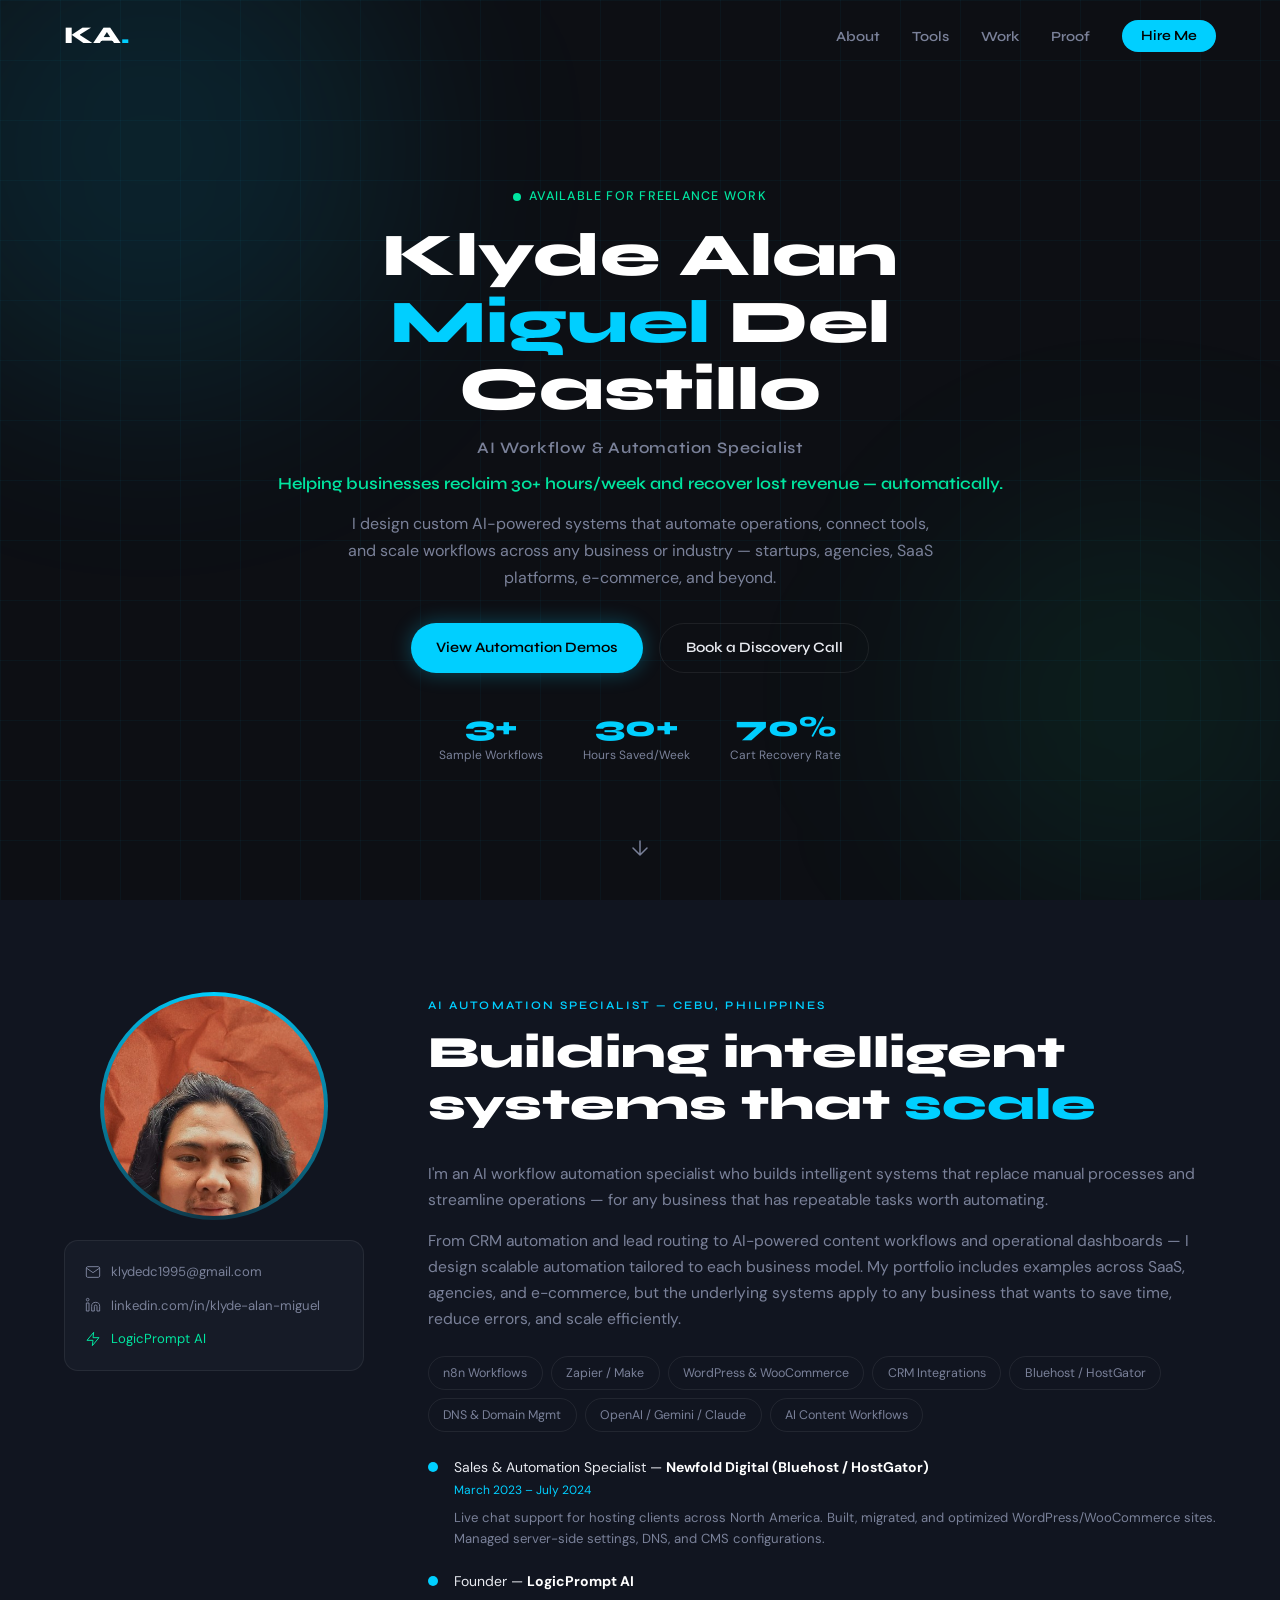
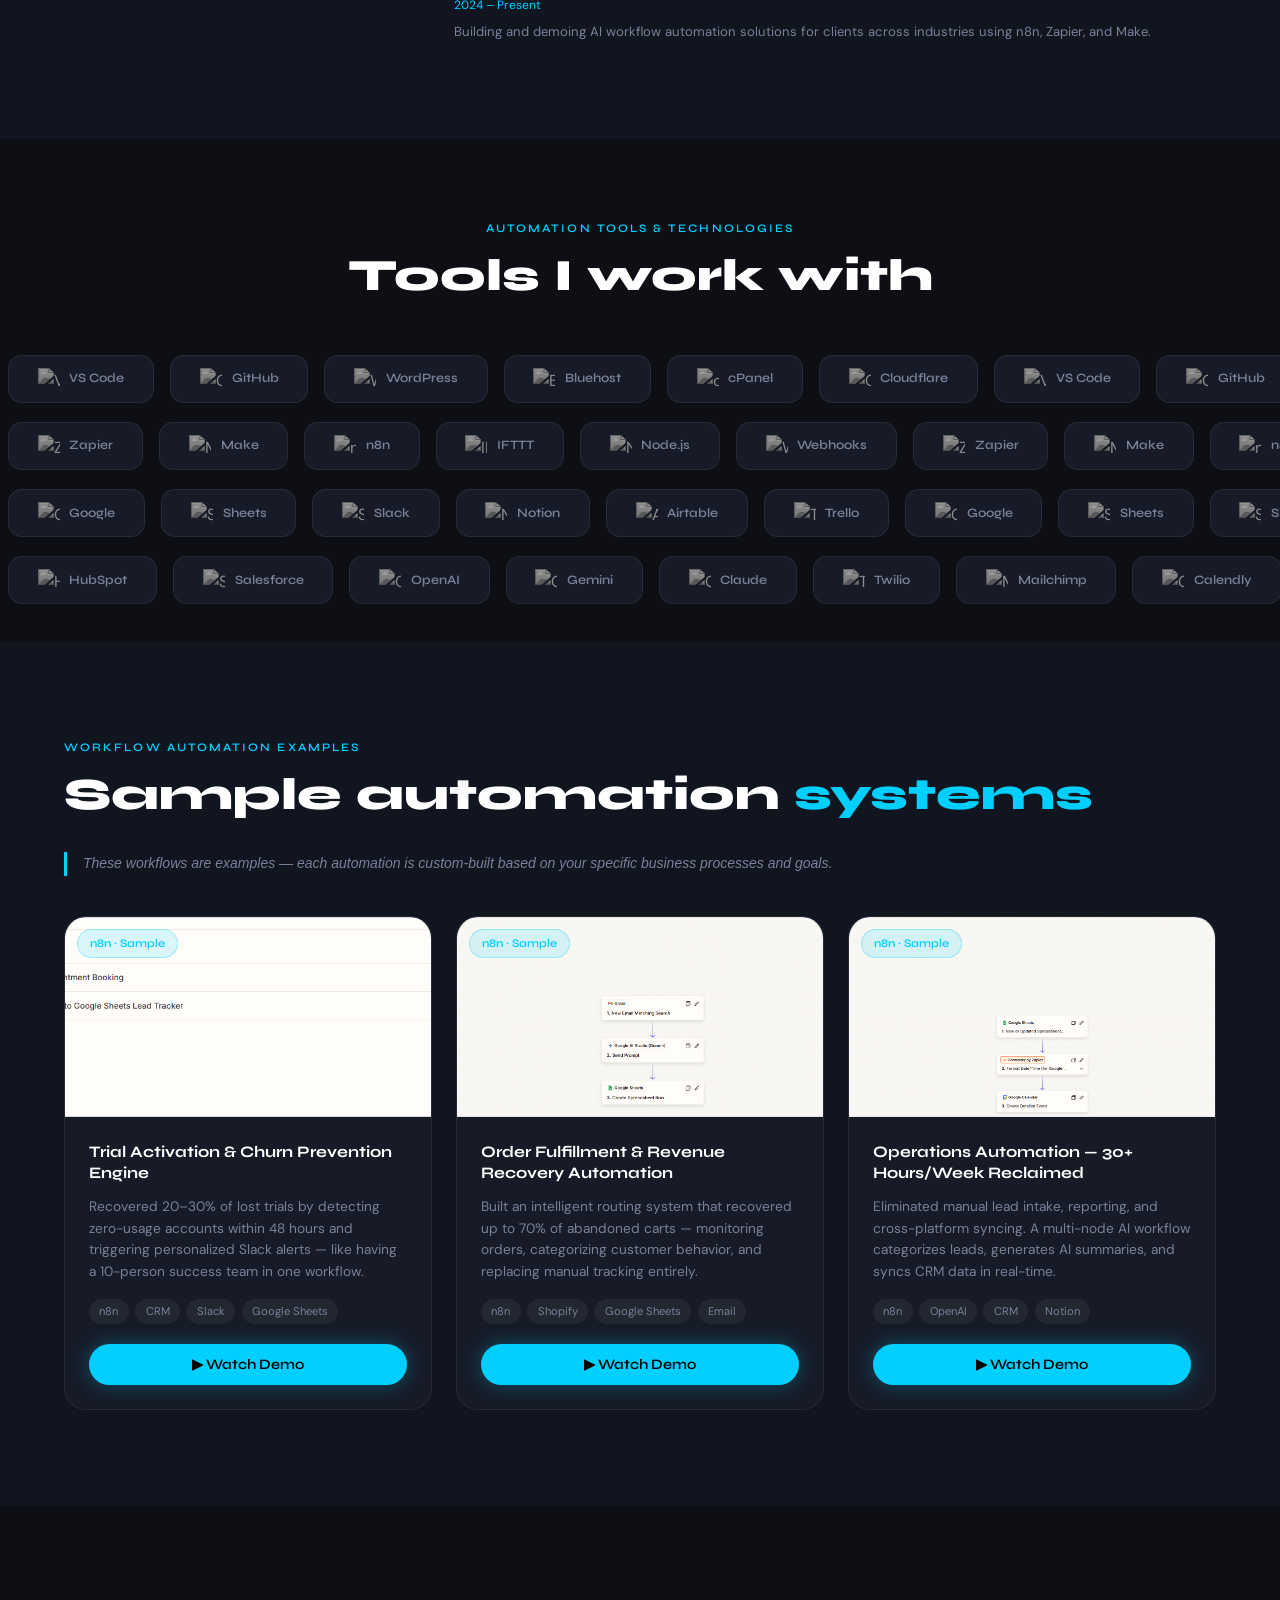
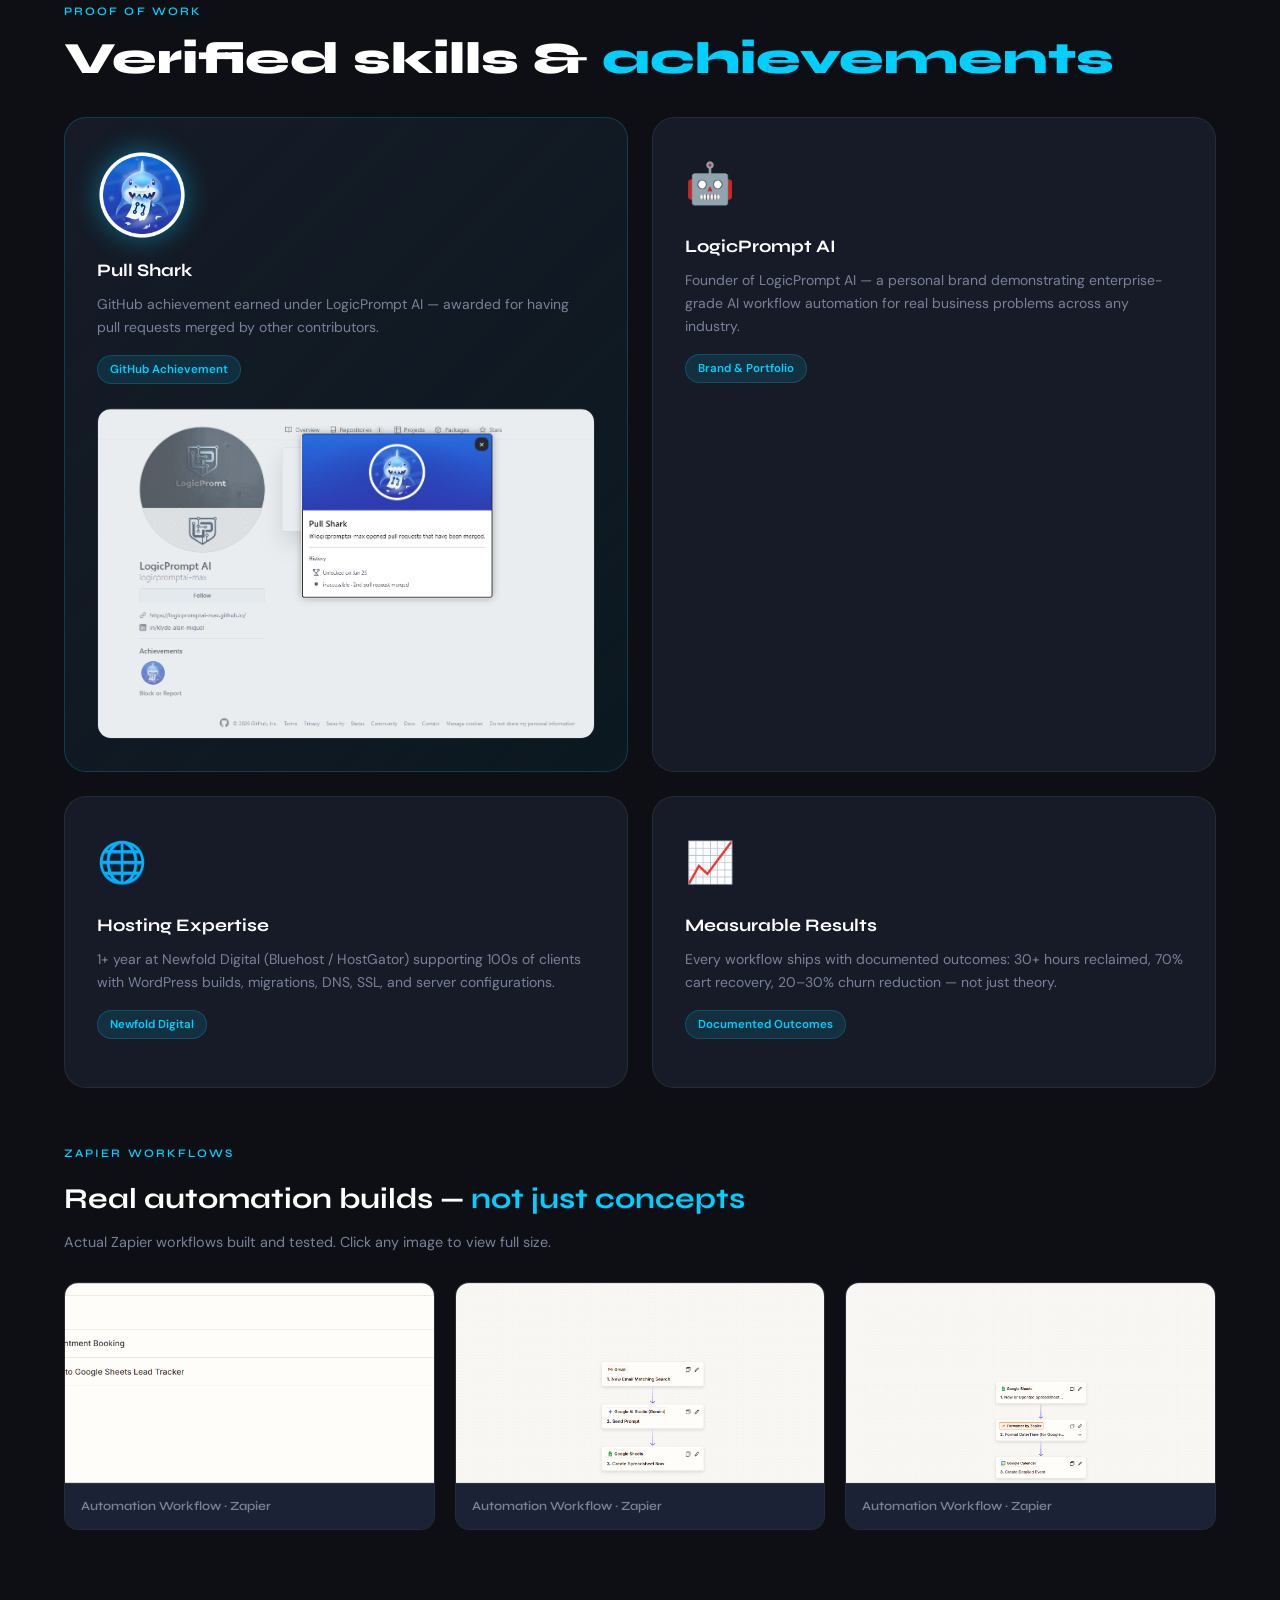
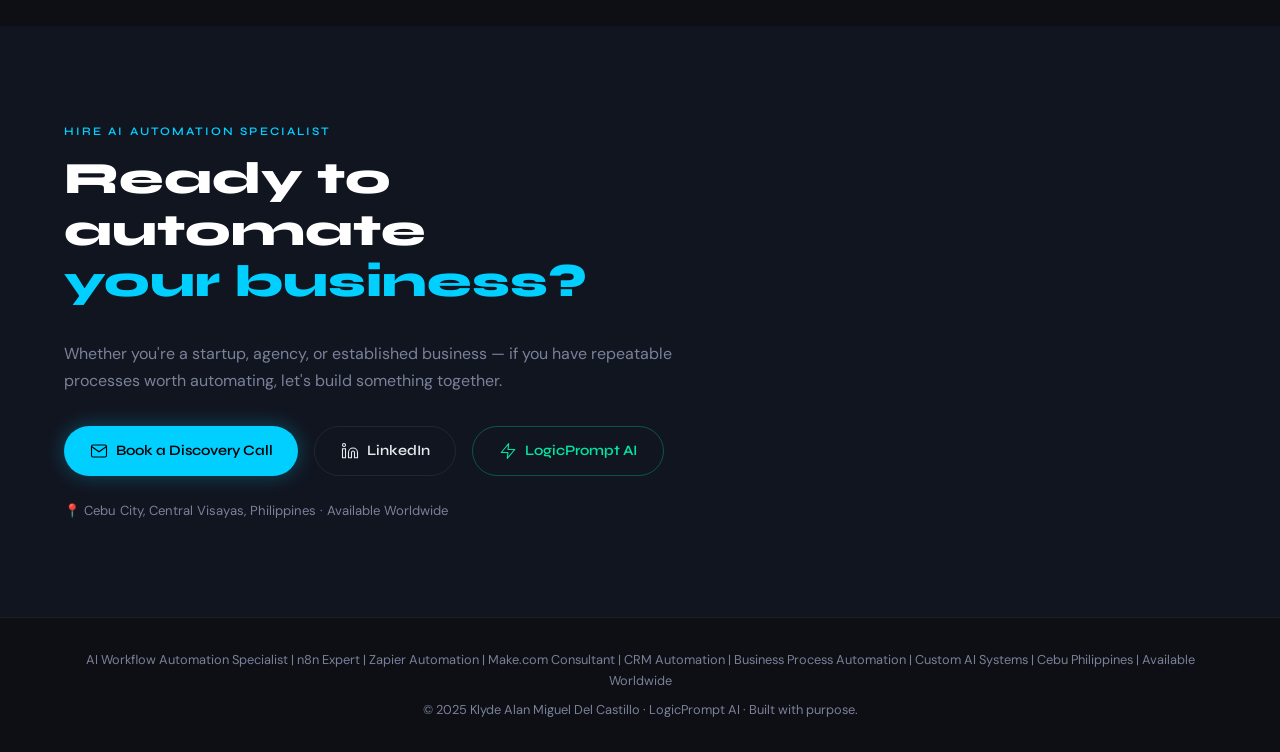
==== commit d38332c7: "Reposition, fix all links, add image lightbox, fix videos" ====
--- a/index.html
+++ b/index.html
@@ -3,43 +3,28 @@
 <head>
   <meta charset="UTF-8" />
   <meta name="viewport" content="width=device-width, initial-scale=1.0" />
-
-  <!-- ─── SEO META TAGS ─────────────────────────────────────── -->
   <title>Klyde Del Castillo | AI Workflow Automation Specialist | n8n &amp; Zapier Expert</title>
-  <meta name="description" content="AI workflow automation specialist helping SaaS, agencies, and e-commerce businesses automate operations using n8n, Zapier, and AI. Save 30+ hours/week and recover lost revenue automatically." />
-  <meta name="keywords" content="AI workflow automation specialist, n8n automation expert, Zapier automation, business process automation, SaaS automation, CRM automation, ecommerce automation, Make.com specialist, AI automation consultant, Cebu Philippines" />
+  <meta name="description" content="AI workflow automation specialist designing custom systems that eliminate manual work, connect tools, and scale operations across any business or industry. Based in Cebu, Philippines." />
+  <meta name="keywords" content="AI workflow automation specialist, n8n automation expert, Zapier automation, business process automation, custom automation systems, CRM automation, AI automation consultant, Cebu Philippines" />
   <meta name="author" content="Klyde Alan Miguel Del Castillo" />
   <meta name="robots" content="index, follow" />
-
-  <!-- ─── OPEN GRAPH ────────────────────────────────────────── -->
   <meta property="og:title" content="Klyde Del Castillo | AI Workflow Automation Specialist" />
-  <meta property="og:description" content="I design revenue-driven AI automation systems that replace manual work and scale operations for SaaS, agencies, and e-commerce. Save 30+ hours/week." />
+  <meta property="og:description" content="I design custom AI-powered systems that automate operations, connect tools, and scale workflows across any business or industry." />
   <meta property="og:type" content="website" />
   <meta property="og:url" content="https://klydedc1995-web.github.io/klyde-ai-automation/" />
-
-  <!-- ─── SCHEMA ────────────────────────────────────────────── -->
   <script type="application/ld+json">
   {
     "@context": "https://schema.org",
     "@type": "Person",
     "name": "Klyde Alan Miguel Del Castillo",
     "jobTitle": "AI Workflow Automation Specialist",
-    "description": "AI workflow automation specialist helping SaaS, agencies, and e-commerce businesses automate operations using n8n, Zapier, Make, and AI tools.",
+    "description": "AI workflow automation specialist designing custom systems that eliminate manual work and scale operations across any industry.",
     "url": "https://klydedc1995-web.github.io/klyde-ai-automation/",
     "email": "klydedc1995@gmail.com",
-    "address": {
-      "@type": "PostalAddress",
-      "addressLocality": "Cebu City",
-      "addressRegion": "Central Visayas",
-      "addressCountry": "PH"
-    },
-    "sameAs": [
-      "https://www.linkedin.com/in/klyde-alan-miguel",
-      "https://github.com/klydedc1995-web"
-    ]
+    "address": { "@type": "PostalAddress", "addressLocality": "Cebu City", "addressRegion": "Central Visayas", "addressCountry": "PH" },
+    "sameAs": ["https://www.linkedin.com/in/klyde-alan-miguel", "https://github.com/klydedc1995-web"]
   }
   </script>
-
   <link rel="preconnect" href="https://fonts.googleapis.com" />
   <link rel="preconnect" href="https://fonts.gstatic.com" crossorigin />
   <link href="https://fonts.googleapis.com/css2?family=Syne:wght@400;600;700;800&family=DM+Sans:wght@300;400;500&display=swap" rel="stylesheet" />
@@ -57,12 +42,12 @@
       <li><a href="#proof">Proof</a></li>
       <li><a href="#contact" class="nav__cta">Hire Me</a></li>
     </ul>
-    <button class="nav__burger" id="burger" aria-label="Menu">
+    <button class="nav__burger" id="burger" aria-label="Open menu">
       <span></span><span></span><span></span>
     </button>
   </nav>
 
-  <!-- HERO — no photo, full-width text layout -->
+  <!-- HERO -->
   <section class="hero hero--no-photo" id="home">
     <div class="hero__bg-grid"></div>
     <div class="hero__glow hero__glow--1"></div>
@@ -73,13 +58,13 @@
         <h1 class="hero__name">Klyde Alan<br /><em>Miguel</em> Del Castillo</h1>
         <p class="hero__title">AI Workflow &amp; Automation Specialist</p>
         <p class="hero__tagline">Helping businesses reclaim 30+ hours/week and recover lost revenue — automatically.</p>
-        <p class="hero__sub">I design revenue-driven AI automation systems that replace manual work and scale operations for SaaS companies, agencies, and e-commerce businesses.</p>
+        <p class="hero__sub">I design custom AI-powered systems that automate operations, connect tools, and scale workflows across any business or industry — startups, agencies, SaaS platforms, e-commerce, and beyond.</p>
         <div class="hero__actions">
           <a href="#projects" class="btn btn--primary">View Automation Demos</a>
           <a href="#contact" class="btn btn--ghost">Book a Discovery Call</a>
         </div>
         <div class="hero__stats">
-          <div class="stat"><span class="stat__num">3+</span><span class="stat__label">Workflow Demos</span></div>
+          <div class="stat"><span class="stat__num">3+</span><span class="stat__label">Sample Workflows</span></div>
           <div class="stat"><span class="stat__num">30+</span><span class="stat__label">Hours Saved/Week</span></div>
           <div class="stat"><span class="stat__num">70%</span><span class="stat__label">Cart Recovery Rate</span></div>
         </div>
@@ -101,25 +86,25 @@
             <div class="about__initials" id="about-initials">KA</div>
           </div>
           <div class="about__contact-card">
-            <a href="/cdn-cgi/l/email-protection#355e594c51505156040c0c00755258545c591b565a58" class="contact-link">
+            <a href="mailto:klydedc1995@gmail.com" class="contact-link">
               <svg width="16" height="16" viewBox="0 0 24 24" fill="none"><path d="M4 4h16c1.1 0 2 .9 2 2v12c0 1.1-.9 2-2 2H4c-1.1 0-2-.9-2-2V6c0-1.1.9-2 2-2z" stroke="currentColor" stroke-width="1.5"/><polyline points="22,6 12,13 2,6" stroke="currentColor" stroke-width="1.5"/></svg>
-              <span class="__cf_email__" data-cfemail="f79c9b8e93929394c6cecec2b7909a969e9bd994989a">[email&#160;protected]</span>
+              klydedc1995@gmail.com
             </a>
             <a href="https://www.linkedin.com/in/klyde-alan-miguel" target="_blank" rel="noopener" class="contact-link">
               <svg width="16" height="16" viewBox="0 0 24 24" fill="none"><path d="M16 8a6 6 0 016 6v7h-4v-7a2 2 0 00-2-2 2 2 0 00-2 2v7h-4v-7a6 6 0 016-6zM2 9h4v12H2z" stroke="currentColor" stroke-width="1.5"/><circle cx="4" cy="4" r="2" stroke="currentColor" stroke-width="1.5"/></svg>
               linkedin.com/in/klyde-alan-miguel
             </a>
-            <a href="https://github.com/logicprompts-view" target="_blank" rel="noopener" class="contact-link contact-link--brand">
+            <a href="https://logicpromptai-max.github.io" target="_blank" rel="noopener" class="contact-link contact-link--brand">
               <svg width="16" height="16" viewBox="0 0 24 24" fill="none"><polygon points="13 2 3 14 12 14 11 22 21 10 12 10 13 2" stroke="currentColor" stroke-width="1.5" stroke-linejoin="round"/></svg>
               LogicPrompt AI
             </a>
           </div>
         </div>
         <div class="about__text-col">
-          <div class="section-label">AI Automation Specialist in Cebu Philippines</div>
+          <div class="section-label">AI Automation Specialist — Cebu, Philippines</div>
           <h2 class="section-title">Building intelligent<br/>systems that <em>scale</em></h2>
-          <p class="about__bio">I'm an AI workflow automation specialist based in Cebu, Philippines, helping SaaS companies, agencies, and e-commerce businesses automate operations using n8n, Zapier, Make, and custom integrations.</p>
-          <p class="about__bio">I design business process automation systems that connect CRMs, Slack, Google Sheets, APIs, and AI models like OpenAI, Gemini, and Claude — eliminating manual work and improving revenue performance. From churn-prevention engines to abandoned cart recovery workflows, I build scalable AI automation that saves 30+ hours per week and increases conversions.</p>
+          <p class="about__bio">I'm an AI workflow automation specialist who builds intelligent systems that replace manual processes and streamline operations — for any business that has repeatable tasks worth automating.</p>
+          <p class="about__bio">From CRM automation and lead routing to AI-powered content workflows and operational dashboards — I design scalable automation tailored to each business model. My portfolio includes examples across SaaS, agencies, and e-commerce, but the underlying systems apply to any business that wants to save time, reduce errors, and scale efficiently.</p>
           <div class="skills-grid">
             <div class="skill-tag">n8n Workflows</div>
             <div class="skill-tag">Zapier / Make</div>
@@ -144,7 +129,7 @@
               <div>
                 <p class="exp-role">Founder — <strong>LogicPrompt AI</strong></p>
                 <p class="exp-date">2024 – Present</p>
-                <p class="exp-desc">Building and demoing AI workflow automation solutions for SaaS, agency, and e-commerce clients using n8n, Zapier, and Make.</p>
+                <p class="exp-desc">Building and demoing AI workflow automation solutions for clients across industries using n8n, Zapier, and Make.</p>
               </div>
             </div>
           </div>
@@ -160,105 +145,90 @@
       <h2 class="section-title" style="text-align:center">Tools I work with</h2>
     </div>
     <div class="marquee-wrapper">
-      <div class="marquee-row">
-        <div class="marquee-track marquee-track--left">
-          <div class="marquee-inner">
-            <div class="logo-item"><img src="https://cdn.simpleicons.org/visualstudiocode" alt="VS Code" /><span>VS Code</span></div>
-            <div class="logo-item"><img src="https://cdn.simpleicons.org/github/ffffff" alt="GitHub" /><span>GitHub</span></div>
-            <div class="logo-item"><img src="https://cdn.simpleicons.org/wordpress" alt="WordPress" /><span>WordPress</span></div>
-            <div class="logo-item"><img src="https://cdn.simpleicons.org/bluehost" alt="Bluehost" /><span>Bluehost</span></div>
-            <div class="logo-item"><img src="https://cdn.simpleicons.org/cpanel" alt="cPanel" /><span>cPanel</span></div>
-            <div class="logo-item"><img src="https://cdn.simpleicons.org/cloudflare" alt="Cloudflare" /><span>Cloudflare</span></div>
-            <div class="logo-item"><img src="https://cdn.simpleicons.org/visualstudiocode" alt="VS Code" /><span>VS Code</span></div>
-            <div class="logo-item"><img src="https://cdn.simpleicons.org/github/ffffff" alt="GitHub" /><span>GitHub</span></div>
-            <div class="logo-item"><img src="https://cdn.simpleicons.org/wordpress" alt="WordPress" /><span>WordPress</span></div>
-            <div class="logo-item"><img src="https://cdn.simpleicons.org/bluehost" alt="Bluehost" /><span>Bluehost</span></div>
-            <div class="logo-item"><img src="https://cdn.simpleicons.org/cpanel" alt="cPanel" /><span>cPanel</span></div>
-            <div class="logo-item"><img src="https://cdn.simpleicons.org/cloudflare" alt="Cloudflare" /><span>Cloudflare</span></div>
-          </div>
-        </div>
-      </div>
-      <div class="marquee-row">
-        <div class="marquee-track marquee-track--right">
-          <div class="marquee-inner">
-            <div class="logo-item"><img src="https://cdn.simpleicons.org/zapier" alt="Zapier" /><span>Zapier</span></div>
-            <div class="logo-item"><img src="https://cdn.simpleicons.org/make" alt="Make" /><span>Make</span></div>
-            <div class="logo-item"><img src="https://cdn.simpleicons.org/n8n" alt="n8n" /><span>n8n</span></div>
-            <div class="logo-item"><img src="https://cdn.simpleicons.org/ifttt" alt="IFTTT" /><span>IFTTT</span></div>
-            <div class="logo-item"><img src="https://cdn.simpleicons.org/nodedotjs" alt="Node.js" /><span>Node.js</span></div>
-            <div class="logo-item"><img src="https://cdn.simpleicons.org/webhooks/00cfff" alt="Webhooks" /><span>Webhooks</span></div>
-            <div class="logo-item"><img src="https://cdn.simpleicons.org/zapier" alt="Zapier" /><span>Zapier</span></div>
-            <div class="logo-item"><img src="https://cdn.simpleicons.org/make" alt="Make" /><span>Make</span></div>
-            <div class="logo-item"><img src="https://cdn.simpleicons.org/n8n" alt="n8n" /><span>n8n</span></div>
-            <div class="logo-item"><img src="https://cdn.simpleicons.org/ifttt" alt="IFTTT" /><span>IFTTT</span></div>
-            <div class="logo-item"><img src="https://cdn.simpleicons.org/nodedotjs" alt="Node.js" /><span>Node.js</span></div>
-            <div class="logo-item"><img src="https://cdn.simpleicons.org/webhooks/00cfff" alt="Webhooks" /><span>Webhooks</span></div>
-          </div>
-        </div>
-      </div>
-      <div class="marquee-row">
-        <div class="marquee-track marquee-track--left">
-          <div class="marquee-inner">
-            <div class="logo-item"><img src="https://cdn.simpleicons.org/google" alt="Google" /><span>Google</span></div>
-            <div class="logo-item"><img src="https://cdn.simpleicons.org/googlesheets" alt="Sheets" /><span>Sheets</span></div>
-            <div class="logo-item"><img src="https://cdn.simpleicons.org/slack" alt="Slack" /><span>Slack</span></div>
-            <div class="logo-item"><img src="https://cdn.simpleicons.org/notion/ffffff" alt="Notion" /><span>Notion</span></div>
-            <div class="logo-item"><img src="https://cdn.simpleicons.org/airtable" alt="Airtable" /><span>Airtable</span></div>
-            <div class="logo-item"><img src="https://cdn.simpleicons.org/trello" alt="Trello" /><span>Trello</span></div>
-            <div class="logo-item"><img src="https://cdn.simpleicons.org/google" alt="Google" /><span>Google</span></div>
-            <div class="logo-item"><img src="https://cdn.simpleicons.org/googlesheets" alt="Sheets" /><span>Sheets</span></div>
-            <div class="logo-item"><img src="https://cdn.simpleicons.org/slack" alt="Slack" /><span>Slack</span></div>
-            <div class="logo-item"><img src="https://cdn.simpleicons.org/notion/ffffff" alt="Notion" /><span>Notion</span></div>
-            <div class="logo-item"><img src="https://cdn.simpleicons.org/airtable" alt="Airtable" /><span>Airtable</span></div>
-            <div class="logo-item"><img src="https://cdn.simpleicons.org/trello" alt="Trello" /><span>Trello</span></div>
-          </div>
-        </div>
-      </div>
-      <div class="marquee-row">
-        <div class="marquee-track marquee-track--right">
-          <div class="marquee-inner">
-            <div class="logo-item"><img src="https://cdn.simpleicons.org/hubspot" alt="HubSpot" /><span>HubSpot</span></div>
-            <div class="logo-item"><img src="https://cdn.simpleicons.org/salesforce" alt="Salesforce" /><span>Salesforce</span></div>
-            <div class="logo-item"><img src="https://cdn.simpleicons.org/openai/ffffff" alt="OpenAI" /><span>OpenAI</span></div>
-            <div class="logo-item"><img src="https://cdn.simpleicons.org/googlegemini" alt="Gemini" /><span>Gemini</span></div>
-            <div class="logo-item"><img src="https://cdn.simpleicons.org/anthropic/00cfff" alt="Claude" /><span>Claude</span></div>
-            <div class="logo-item"><img src="https://cdn.simpleicons.org/twilio" alt="Twilio" /><span>Twilio</span></div>
-            <div class="logo-item"><img src="https://cdn.simpleicons.org/mailchimp" alt="Mailchimp" /><span>Mailchimp</span></div>
-            <div class="logo-item"><img src="https://cdn.simpleicons.org/calendly" alt="Calendly" /><span>Calendly</span></div>
-            <div class="logo-item"><img src="https://cdn.simpleicons.org/hubspot" alt="HubSpot" /><span>HubSpot</span></div>
-            <div class="logo-item"><img src="https://cdn.simpleicons.org/salesforce" alt="Salesforce" /><span>Salesforce</span></div>
-            <div class="logo-item"><img src="https://cdn.simpleicons.org/openai/ffffff" alt="OpenAI" /><span>OpenAI</span></div>
-            <div class="logo-item"><img src="https://cdn.simpleicons.org/googlegemini" alt="Gemini" /><span>Gemini</span></div>
-            <div class="logo-item"><img src="https://cdn.simpleicons.org/anthropic/00cfff" alt="Claude" /><span>Claude</span></div>
-            <div class="logo-item"><img src="https://cdn.simpleicons.org/twilio" alt="Twilio" /><span>Twilio</span></div>
-            <div class="logo-item"><img src="https://cdn.simpleicons.org/mailchimp" alt="Mailchimp" /><span>Mailchimp</span></div>
-            <div class="logo-item"><img src="https://cdn.simpleicons.org/calendly" alt="Calendly" /><span>Calendly</span></div>
-          </div>
-        </div>
-      </div>
+      <div class="marquee-row"><div class="marquee-track marquee-track--left"><div class="marquee-inner">
+        <div class="logo-item"><img src="https://cdn.simpleicons.org/visualstudiocode" alt="VS Code" /><span>VS Code</span></div>
+        <div class="logo-item"><img src="https://cdn.simpleicons.org/github/ffffff" alt="GitHub" /><span>GitHub</span></div>
+        <div class="logo-item"><img src="https://cdn.simpleicons.org/wordpress" alt="WordPress" /><span>WordPress</span></div>
+        <div class="logo-item"><img src="https://cdn.simpleicons.org/bluehost" alt="Bluehost" /><span>Bluehost</span></div>
+        <div class="logo-item"><img src="https://cdn.simpleicons.org/cpanel" alt="cPanel" /><span>cPanel</span></div>
+        <div class="logo-item"><img src="https://cdn.simpleicons.org/cloudflare" alt="Cloudflare" /><span>Cloudflare</span></div>
+        <div class="logo-item"><img src="https://cdn.simpleicons.org/visualstudiocode" alt="VS Code" /><span>VS Code</span></div>
+        <div class="logo-item"><img src="https://cdn.simpleicons.org/github/ffffff" alt="GitHub" /><span>GitHub</span></div>
+        <div class="logo-item"><img src="https://cdn.simpleicons.org/wordpress" alt="WordPress" /><span>WordPress</span></div>
+        <div class="logo-item"><img src="https://cdn.simpleicons.org/bluehost" alt="Bluehost" /><span>Bluehost</span></div>
+        <div class="logo-item"><img src="https://cdn.simpleicons.org/cpanel" alt="cPanel" /><span>cPanel</span></div>
+        <div class="logo-item"><img src="https://cdn.simpleicons.org/cloudflare" alt="Cloudflare" /><span>Cloudflare</span></div>
+      </div></div></div>
+      <div class="marquee-row"><div class="marquee-track marquee-track--right"><div class="marquee-inner">
+        <div class="logo-item"><img src="https://cdn.simpleicons.org/zapier" alt="Zapier" /><span>Zapier</span></div>
+        <div class="logo-item"><img src="https://cdn.simpleicons.org/make" alt="Make" /><span>Make</span></div>
+        <div class="logo-item"><img src="https://cdn.simpleicons.org/n8n" alt="n8n" /><span>n8n</span></div>
+        <div class="logo-item"><img src="https://cdn.simpleicons.org/ifttt" alt="IFTTT" /><span>IFTTT</span></div>
+        <div class="logo-item"><img src="https://cdn.simpleicons.org/nodedotjs" alt="Node.js" /><span>Node.js</span></div>
+        <div class="logo-item"><img src="https://cdn.simpleicons.org/webhooks/00cfff" alt="Webhooks" /><span>Webhooks</span></div>
+        <div class="logo-item"><img src="https://cdn.simpleicons.org/zapier" alt="Zapier" /><span>Zapier</span></div>
+        <div class="logo-item"><img src="https://cdn.simpleicons.org/make" alt="Make" /><span>Make</span></div>
+        <div class="logo-item"><img src="https://cdn.simpleicons.org/n8n" alt="n8n" /><span>n8n</span></div>
+        <div class="logo-item"><img src="https://cdn.simpleicons.org/ifttt" alt="IFTTT" /><span>IFTTT</span></div>
+        <div class="logo-item"><img src="https://cdn.simpleicons.org/nodedotjs" alt="Node.js" /><span>Node.js</span></div>
+        <div class="logo-item"><img src="https://cdn.simpleicons.org/webhooks/00cfff" alt="Webhooks" /><span>Webhooks</span></div>
+      </div></div></div>
+      <div class="marquee-row"><div class="marquee-track marquee-track--left"><div class="marquee-inner">
+        <div class="logo-item"><img src="https://cdn.simpleicons.org/google" alt="Google" /><span>Google</span></div>
+        <div class="logo-item"><img src="https://cdn.simpleicons.org/googlesheets" alt="Sheets" /><span>Sheets</span></div>
+        <div class="logo-item"><img src="https://cdn.simpleicons.org/slack" alt="Slack" /><span>Slack</span></div>
+        <div class="logo-item"><img src="https://cdn.simpleicons.org/notion/ffffff" alt="Notion" /><span>Notion</span></div>
+        <div class="logo-item"><img src="https://cdn.simpleicons.org/airtable" alt="Airtable" /><span>Airtable</span></div>
+        <div class="logo-item"><img src="https://cdn.simpleicons.org/trello" alt="Trello" /><span>Trello</span></div>
+        <div class="logo-item"><img src="https://cdn.simpleicons.org/google" alt="Google" /><span>Google</span></div>
+        <div class="logo-item"><img src="https://cdn.simpleicons.org/googlesheets" alt="Sheets" /><span>Sheets</span></div>
+        <div class="logo-item"><img src="https://cdn.simpleicons.org/slack" alt="Slack" /><span>Slack</span></div>
+        <div class="logo-item"><img src="https://cdn.simpleicons.org/notion/ffffff" alt="Notion" /><span>Notion</span></div>
+        <div class="logo-item"><img src="https://cdn.simpleicons.org/airtable" alt="Airtable" /><span>Airtable</span></div>
+        <div class="logo-item"><img src="https://cdn.simpleicons.org/trello" alt="Trello" /><span>Trello</span></div>
+      </div></div></div>
+      <div class="marquee-row"><div class="marquee-track marquee-track--right"><div class="marquee-inner">
+        <div class="logo-item"><img src="https://cdn.simpleicons.org/hubspot" alt="HubSpot" /><span>HubSpot</span></div>
+        <div class="logo-item"><img src="https://cdn.simpleicons.org/salesforce" alt="Salesforce" /><span>Salesforce</span></div>
+        <div class="logo-item"><img src="https://cdn.simpleicons.org/openai/ffffff" alt="OpenAI" /><span>OpenAI</span></div>
+        <div class="logo-item"><img src="https://cdn.simpleicons.org/googlegemini" alt="Gemini" /><span>Gemini</span></div>
+        <div class="logo-item"><img src="https://cdn.simpleicons.org/anthropic/00cfff" alt="Claude" /><span>Claude</span></div>
+        <div class="logo-item"><img src="https://cdn.simpleicons.org/twilio" alt="Twilio" /><span>Twilio</span></div>
+        <div class="logo-item"><img src="https://cdn.simpleicons.org/mailchimp" alt="Mailchimp" /><span>Mailchimp</span></div>
+        <div class="logo-item"><img src="https://cdn.simpleicons.org/calendly" alt="Calendly" /><span>Calendly</span></div>
+        <div class="logo-item"><img src="https://cdn.simpleicons.org/hubspot" alt="HubSpot" /><span>HubSpot</span></div>
+        <div class="logo-item"><img src="https://cdn.simpleicons.org/salesforce" alt="Salesforce" /><span>Salesforce</span></div>
+        <div class="logo-item"><img src="https://cdn.simpleicons.org/openai/ffffff" alt="OpenAI" /><span>OpenAI</span></div>
+        <div class="logo-item"><img src="https://cdn.simpleicons.org/googlegemini" alt="Gemini" /><span>Gemini</span></div>
+        <div class="logo-item"><img src="https://cdn.simpleicons.org/anthropic/00cfff" alt="Claude" /><span>Claude</span></div>
+        <div class="logo-item"><img src="https://cdn.simpleicons.org/twilio" alt="Twilio" /><span>Twilio</span></div>
+        <div class="logo-item"><img src="https://cdn.simpleicons.org/mailchimp" alt="Mailchimp" /><span>Mailchimp</span></div>
+        <div class="logo-item"><img src="https://cdn.simpleicons.org/calendly" alt="Calendly" /><span>Calendly</span></div>
+      </div></div></div>
     </div>
   </section>
 
   <!-- PROJECTS -->
   <section class="projects" id="projects">
     <div class="container">
-      <div class="section-label">AI Workflow Automation Case Studies</div>
-      <h2 class="section-title">Workflows that <em>move the needle</em></h2>
+      <div class="section-label">Workflow Automation Examples</div>
+      <h2 class="section-title">Sample automation <em>systems</em></h2>
+      <p class="projects__disclaimer">These workflows are examples — each automation is custom-built based on your specific business processes and goals.</p>
       <div class="projects-grid">
 
         <div class="project-card" data-video="https://www.youtube.com/embed/nPURnt5qpco">
           <div class="project-card__thumb">
-            <img src="assets/images/project1.png" alt="SaaS AI Workflow Automation" onerror="this.parentElement.classList.add('no-img')" />
+            <img src="assets/images/project1.png" alt="SaaS AI Workflow Automation Sample" onerror="this.parentElement.classList.add('no-img')" />
             <div class="project-card__overlay">
               <button class="play-btn" aria-label="Watch Demo">
                 <svg viewBox="0 0 24 24" fill="currentColor"><path d="M8 5v14l11-7z"/></svg>
               </button>
             </div>
-            <div class="project-card__tag">n8n · SaaS</div>
+            <div class="project-card__tag">n8n · Sample</div>
           </div>
           <div class="project-card__body">
-            <h3>Scale Your SaaS: Trial Activation &amp; Churn Prevention Engine</h3>
-            <p>Recovered 20–30% of lost trials by detecting zero-usage accounts within 48 hours and triggering personalized Slack alerts — like having a 10-person Customer Success team in one workflow.</p>
+            <h3>Trial Activation &amp; Churn Prevention Engine</h3>
+            <p>Recovered 20–30% of lost trials by detecting zero-usage accounts within 48 hours and triggering personalized Slack alerts — like having a 10-person success team in one workflow.</p>
             <div class="project-card__meta">
               <span class="meta-tag">n8n</span><span class="meta-tag">CRM</span><span class="meta-tag">Slack</span><span class="meta-tag">Google Sheets</span>
             </div>
@@ -268,17 +238,17 @@
 
         <div class="project-card" data-video="https://www.youtube.com/embed/5pfyEx2SWU0">
           <div class="project-card__thumb">
-            <img src="assets/images/project2.png" alt="Ecommerce Abandoned Cart Automation" onerror="this.parentElement.classList.add('no-img')" />
+            <img src="assets/images/project2.png" alt="Revenue Recovery Automation Sample" onerror="this.parentElement.classList.add('no-img')" />
             <div class="project-card__overlay">
               <button class="play-btn" aria-label="Watch Demo">
                 <svg viewBox="0 0 24 24" fill="currentColor"><path d="M8 5v14l11-7z"/></svg>
               </button>
             </div>
-            <div class="project-card__tag">n8n · E-Commerce</div>
+            <div class="project-card__tag">n8n · Sample</div>
           </div>
           <div class="project-card__body">
-            <h3>E-Commerce ROI: Order Fulfillment &amp; Revenue Recovery</h3>
-            <p>Built an intelligent routing system that recovered up to 70% of abandoned carts — monitoring Google Sheets for new orders, categorizing customer behavior, and replacing manual VA tracking entirely.</p>
+            <h3>Order Fulfillment &amp; Revenue Recovery Automation</h3>
+            <p>Built an intelligent routing system that recovered up to 70% of abandoned carts — monitoring orders, categorizing customer behavior, and replacing manual tracking entirely.</p>
             <div class="project-card__meta">
               <span class="meta-tag">n8n</span><span class="meta-tag">Shopify</span><span class="meta-tag">Google Sheets</span><span class="meta-tag">Email</span>
             </div>
@@ -288,17 +258,17 @@
 
         <div class="project-card" data-video="https://www.youtube.com/embed/fj7RFXBar8Q">
           <div class="project-card__thumb">
-            <img src="assets/images/project3.png" alt="Agency AI Automation 30 hours saved" onerror="this.parentElement.classList.add('no-img')" />
+            <img src="assets/images/project3.png" alt="Operations Automation 30 hours saved sample" onerror="this.parentElement.classList.add('no-img')" />
             <div class="project-card__overlay">
               <button class="play-btn" aria-label="Watch Demo">
                 <svg viewBox="0 0 24 24" fill="currentColor"><path d="M8 5v14l11-7z"/></svg>
               </button>
             </div>
-            <div class="project-card__tag">n8n · Agency</div>
+            <div class="project-card__tag">n8n · Sample</div>
           </div>
           <div class="project-card__body">
-            <h3>How We Saved an Agency 30+ Hours/Week with AI</h3>
-            <p>Eliminated manual lead intake, client reporting, and cross-platform syncing. A multi-node AI workflow categorizes leads, generates AI summaries, and syncs CRM data in real-time — zero errors, every time.</p>
+            <h3>Operations Automation — 30+ Hours/Week Reclaimed</h3>
+            <p>Eliminated manual lead intake, reporting, and cross-platform syncing. A multi-node AI workflow categorizes leads, generates AI summaries, and syncs CRM data in real-time.</p>
             <div class="project-card__meta">
               <span class="meta-tag">n8n</span><span class="meta-tag">OpenAI</span><span class="meta-tag">CRM</span><span class="meta-tag">Notion</span>
             </div>
@@ -317,24 +287,21 @@
       <h2 class="section-title">Verified skills &amp; <em>achievements</em></h2>
       <div class="proof-grid">
 
-        <!-- Pull Shark: badge + screenshot -->
         <div class="proof-card proof-card--featured">
           <img src="assets/images/proofs/pull-shark-default-498c279a747d.png" alt="Pull Shark GitHub Achievement Badge" class="proof-card__achievement-img" onerror="this.style.display='none'" />
           <h3>Pull Shark</h3>
           <p>GitHub achievement earned under LogicPrompt AI — awarded for having pull requests merged by other contributors.</p>
           <div class="proof-card__badge">GitHub Achievement</div>
-          <img src="assets/images/proofs/github-screenshot.png" alt="LogicPrompt AI GitHub Profile showing Pull Shark" class="proof-card__img" onerror="this.style.display='none'" />
-        </div>
-
-        <!-- LogicPrompt AI -->
+          <img src="assets/images/proofs/github-screenshot.png" alt="LogicPrompt AI GitHub Profile showing Pull Shark achievement" class="proof-card__img gallery-img" data-full="assets/images/proofs/github-screenshot.png" onerror="this.style.display='none'" />
+        </div>
+
         <div class="proof-card">
           <div class="proof-card__icon">&#x1F916;</div>
           <h3>LogicPrompt AI</h3>
-          <p>Founder of LogicPrompt AI — a personal brand demonstrating enterprise-grade AI workflow automation for real business problems.</p>
+          <p>Founder of LogicPrompt AI — a personal brand demonstrating enterprise-grade AI workflow automation for real business problems across any industry.</p>
           <div class="proof-card__badge">Brand &amp; Portfolio</div>
         </div>
 
-        <!-- Hosting -->
         <div class="proof-card">
           <div class="proof-card__icon">&#x1F310;</div>
           <h3>Hosting Expertise</h3>
@@ -342,7 +309,6 @@
           <div class="proof-card__badge">Newfold Digital</div>
         </div>
 
-        <!-- Measurable Results -->
         <div class="proof-card">
           <div class="proof-card__icon">&#x1F4C8;</div>
           <h3>Measurable Results</h3>
@@ -352,23 +318,23 @@
 
       </div>
 
-      <!-- Zapier Workflow Screenshots -->
+      <!-- Zapier Workflow Gallery -->
       <div class="zapier-proof">
-        <div class="section-label" style="margin-top:3rem">Zapier Workflows</div>
+        <div class="section-label" style="margin-top:3.5rem">Zapier Workflows</div>
         <h3 class="zapier-proof__title">Real automation builds — <em>not just concepts</em></h3>
-        <p class="zapier-proof__sub">These are actual Zapier workflows built and tested for SaaS, e-commerce, and agency use cases.</p>
+        <p class="zapier-proof__sub">Actual Zapier workflows built and tested. Click any image to view full size.</p>
         <div class="zapier-grid">
           <div class="zapier-card">
-            <img src="assets/images/project1.png" alt="Zapier SaaS Automation Workflow" class="zapier-card__img" onerror="this.parentElement.classList.add('no-img')" />
-            <div class="zapier-card__label">SaaS Workflow · Zapier</div>
+            <img src="assets/images/project1.png" alt="Zapier Automation Workflow Sample 1" class="zapier-card__img gallery-img" data-full="assets/images/project1.png" />
+            <div class="zapier-card__label">Automation Workflow · Zapier</div>
           </div>
           <div class="zapier-card">
-            <img src="assets/images/project2.png" alt="Zapier E-commerce Automation Workflow" class="zapier-card__img" onerror="this.parentElement.classList.add('no-img')" />
-            <div class="zapier-card__label">E-Commerce Workflow · Zapier</div>
+            <img src="assets/images/project2.png" alt="Zapier Automation Workflow Sample 2" class="zapier-card__img gallery-img" data-full="assets/images/project2.png" />
+            <div class="zapier-card__label">Automation Workflow · Zapier</div>
           </div>
           <div class="zapier-card">
-            <img src="assets/images/project3.png" alt="Zapier Agency Automation Workflow" class="zapier-card__img" onerror="this.parentElement.classList.add('no-img')" />
-            <div class="zapier-card__label">Agency Workflow · Zapier</div>
+            <img src="assets/images/project3.png" alt="Zapier Automation Workflow Sample 3" class="zapier-card__img gallery-img" data-full="assets/images/project3.png" />
+            <div class="zapier-card__label">Automation Workflow · Zapier</div>
           </div>
         </div>
       </div>
@@ -382,9 +348,9 @@
       <div class="contact__inner">
         <div class="section-label">Hire AI Automation Specialist</div>
         <h2 class="section-title">Ready to automate<br/><em>your business?</em></h2>
-        <p class="contact__sub">Whether you need an AI workflow, CRM integration, or a full automation system — let's talk about what we can build together.</p>
+        <p class="contact__sub">Whether you're a startup, agency, or established business — if you have repeatable processes worth automating, let's build something together.</p>
         <div class="contact__links">
-          <a href="/cdn-cgi/l/email-protection#bdd6d1c4d9d8d9de8c848488fddad0dcd4d193ded2d0" class="btn btn--primary">
+          <a href="mailto:klydedc1995@gmail.com" class="btn btn--primary">
             <svg width="18" height="18" viewBox="0 0 24 24" fill="none"><path d="M4 4h16c1.1 0 2 .9 2 2v12c0 1.1-.9 2-2 2H4c-1.1 0-2-.9-2-2V6c0-1.1.9-2 2-2z" stroke="currentColor" stroke-width="1.5"/><polyline points="22,6 12,13 2,6" stroke="currentColor" stroke-width="1.5"/></svg>
             Book a Discovery Call
           </a>
@@ -392,12 +358,12 @@
             <svg width="18" height="18" viewBox="0 0 24 24" fill="none"><path d="M16 8a6 6 0 016 6v7h-4v-7a2 2 0 00-2-2 2 2 0 00-2 2v7h-4v-7a6 6 0 016-6zM2 9h4v12H2z" stroke="currentColor" stroke-width="1.5"/><circle cx="4" cy="4" r="2" stroke="currentColor" stroke-width="1.5"/></svg>
             LinkedIn
           </a>
-          <a href="https://github.com/logicprompts-view" target="_blank" rel="noopener" class="btn btn--ghost btn--brand">
+          <a href="https://logicpromptai-max.github.io" target="_blank" rel="noopener" class="btn btn--ghost btn--brand">
             <svg width="18" height="18" viewBox="0 0 24 24" fill="none"><polygon points="13 2 3 14 12 14 11 22 21 10 12 10 13 2" stroke="currentColor" stroke-width="1.5" stroke-linejoin="round"/></svg>
             LogicPrompt AI
           </a>
         </div>
-        <p class="contact__location">&#x1F4CD; Cebu City, Central Visayas, Philippines · Available Worldwide</p>
+        <p class="contact__location">&#x1F4CD; Cebu City, Central Visayas, Philippines &middot; Available Worldwide</p>
       </div>
     </div>
   </section>
@@ -405,7 +371,7 @@
   <!-- FOOTER -->
   <footer class="footer">
     <div class="container">
-      <p class="footer__seo">AI Workflow Automation Specialist | n8n Expert | Zapier Automation | Make.com Consultant | CRM Automation | SaaS Automation | E-commerce Automation | Cebu Philippines | Available Worldwide</p>
+      <p class="footer__seo">AI Workflow Automation Specialist | n8n Expert | Zapier Automation | Make.com Consultant | CRM Automation | Business Process Automation | Custom AI Systems | Cebu Philippines | Available Worldwide</p>
       <p>&#169; 2025 Klyde Alan Miguel Del Castillo &middot; LogicPrompt AI &middot; Built with purpose.</p>
     </div>
   </footer>
@@ -414,6 +380,26 @@
   <div class="modal" id="video-modal" role="dialog" aria-modal="true" aria-label="Demo video">
     <div class="modal__backdrop" id="modal-backdrop"></div>
     <div class="modal__box">
-      <button class="modal__close" id="modal-close" aria-label="Close">&#x2715;</button>
+      <button class="modal__close" id="modal-close" aria-label="Close video">&#x2715;</button>
       <div class="modal__video">
-        <iframe id="modal-iframe" src="" title="AI Workflow Automation Demo" allow="accelerometer; autoplay; clipboard-write; encrypted-media; gyroscope; picture-in-picture" allowfullscreen>+        <iframe id="modal-iframe" src="" title="AI Workflow Automation Demo"
+          allow="accelerometer; autoplay; clipboard-write; encrypted-media; gyroscope; picture-in-picture"
+          allowfullscreen></iframe>
+      </div>
+    </div>
+  </div>
+
+  <!-- IMAGE LIGHTBOX -->
+  <div class="lightbox" id="lightbox" role="dialog" aria-modal="true" aria-label="Image viewer">
+    <div class="lightbox__backdrop" id="lightbox-backdrop"></div>
+    <div class="lightbox__box">
+      <button class="lightbox__close" id="lightbox-close" aria-label="Close image">&#x2715;</button>
+      <img class="lightbox__img" id="lightbox-img" src="" alt="Full size workflow image" />
+    </div>
+  </div>
+
+  <button class="back-top" id="back-top" aria-label="Back to top">&#8593;</button>
+
+  <script src="js/script.js"></script>
+</body>
+</html>
--- a/css/style.css
+++ b/css/style.css
@@ -26,27 +26,15 @@
   --shadow-cyan: 0 0 30px rgba(0, 207, 255, 0.15);
 }
 
-/* ── Reset ───────────────────────────────────────────────── */
 *, *::before, *::after { box-sizing: border-box; margin: 0; padding: 0; }
 html { scroll-behavior: smooth; font-size: 16px; }
-body {
-  font-family: var(--font-body);
-  background: var(--bg);
-  color: var(--text);
-  line-height: 1.65;
-  overflow-x: hidden;
-}
+body { font-family: var(--font-body); background: var(--bg); color: var(--text); line-height: 1.65; overflow-x: hidden; }
 img { max-width: 100%; display: block; }
 a { color: inherit; text-decoration: none; }
 button { cursor: pointer; border: none; background: none; font-family: inherit; }
 ul { list-style: none; }
 
-/* ── Utility ──────────────────────────────────────────────── */
-.container {
-  width: 90%;
-  max-width: 1180px;
-  margin: 0 auto;
-}
+.container { width: 90%; max-width: 1180px; margin: 0 auto; }
 
 .section-label {
   font-family: var(--font-head);
@@ -57,7 +45,6 @@
   color: var(--cyan);
   margin-bottom: 0.75rem;
 }
-
 .section-title {
   font-family: var(--font-head);
   font-size: clamp(1.8rem, 4vw, 2.8rem);
@@ -66,12 +53,9 @@
   color: var(--white);
   margin-bottom: 2rem;
 }
-.section-title em {
-  font-style: normal;
-  color: var(--cyan);
-}
-
-/* ── Buttons ──────────────────────────────────────────────── */
+.section-title em { font-style: normal; color: var(--cyan); }
+
+/* ── Buttons ─────────────────────────────────────────────── */
 .btn {
   display: inline-flex;
   align-items: center;
@@ -83,898 +67,342 @@
   font-weight: 600;
   transition: var(--transition);
   white-space: nowrap;
-}
-.btn--primary {
-  background: var(--cyan);
-  color: #000;
-  box-shadow: 0 0 20px rgba(0,207,255,0.3);
-}
-.btn--primary:hover {
-  background: #fff;
-  box-shadow: 0 0 30px rgba(0,207,255,0.5);
-  transform: translateY(-2px);
-}
-.btn--ghost {
-  border: 1px solid var(--border);
-  color: var(--text);
-  background: transparent;
-}
-.btn--ghost:hover {
-  border-color: var(--cyan);
-  color: var(--cyan);
-  transform: translateY(-2px);
-}
-.btn--brand {
-  border-color: rgba(0, 229, 160, 0.3);
-  color: var(--green);
-}
-.btn--brand:hover {
-  border-color: var(--green);
-  background: rgba(0, 229, 160, 0.08);
-}
-
-/* ── NAV ──────────────────────────────────────────────────── */
+  cursor: pointer;
+}
+.btn--primary { background: var(--cyan); color: #000; box-shadow: 0 0 20px rgba(0,207,255,0.3); }
+.btn--primary:hover { background: #fff; box-shadow: 0 0 30px rgba(0,207,255,0.5); transform: translateY(-2px); }
+.btn--ghost { border: 1px solid var(--border); color: var(--text); background: transparent; }
+.btn--ghost:hover { border-color: var(--cyan); color: var(--cyan); transform: translateY(-2px); }
+.btn--brand { border-color: rgba(0,229,160,0.3); color: var(--green); }
+.btn--brand:hover { border-color: var(--green); background: rgba(0,229,160,0.08); }
+
+/* ── NAV ─────────────────────────────────────────────────── */
 .nav {
-  position: fixed;
-  top: 0; left: 0; right: 0;
-  z-index: 1000;
-  display: flex;
-  align-items: center;
-  justify-content: space-between;
+  position: fixed; top: 0; left: 0; right: 0; z-index: 1000;
+  display: flex; align-items: center; justify-content: space-between;
   padding: 1rem 5%;
   transition: background var(--transition), backdrop-filter var(--transition);
 }
-.nav.scrolled {
-  background: rgba(13, 15, 20, 0.88);
-  backdrop-filter: blur(18px);
-  border-bottom: 1px solid var(--border);
-}
-.nav__logo {
-  font-family: var(--font-head);
-  font-size: 1.5rem;
-  font-weight: 800;
-  color: var(--white);
-}
+.nav.scrolled { background: rgba(13,15,20,0.92); backdrop-filter: blur(18px); border-bottom: 1px solid var(--border); }
+.nav__logo { font-family: var(--font-head); font-size: 1.5rem; font-weight: 800; color: var(--white); }
 .nav__logo span { color: var(--cyan); }
-.nav__links {
-  display: flex;
-  gap: 2rem;
-  align-items: center;
-}
-.nav__links a {
-  font-family: var(--font-head);
-  font-size: 0.875rem;
-  font-weight: 600;
-  color: var(--text-muted);
-  transition: color var(--transition);
-}
+.nav__links { display: flex; gap: 2rem; align-items: center; }
+.nav__links a { font-family: var(--font-head); font-size: 0.875rem; font-weight: 600; color: var(--text-muted); transition: color var(--transition); }
 .nav__links a:hover { color: var(--white); }
-.nav__cta {
-  background: var(--cyan);
-  color: #000 !important;
-  padding: 0.45rem 1.2rem;
-  border-radius: 100px;
-}
+.nav__cta { background: var(--cyan); color: #000 !important; padding: 0.45rem 1.2rem; border-radius: 100px; }
 .nav__cta:hover { background: var(--white) !important; }
-.nav__burger { display: none; flex-direction: column; gap: 5px; }
-.nav__burger span {
-  display: block;
-  width: 24px; height: 2px;
-  background: var(--text);
-  border-radius: 2px;
-  transition: var(--transition);
-}
-
-/* ── HERO ──────────────────────────────────────────────────── */
+.nav__burger { display: none; flex-direction: column; gap: 5px; padding: 4px; }
+.nav__burger span { display: block; width: 24px; height: 2px; background: var(--text); border-radius: 2px; transition: var(--transition); }
+
+/* ── HERO ────────────────────────────────────────────────── */
 .hero {
-  position: relative;
-  min-height: 100vh;
-  display: flex;
-  align-items: center;
-  padding: 7rem 5% 4rem;
-  overflow: hidden;
+  position: relative; min-height: 100vh;
+  display: flex; align-items: center;
+  padding: 7rem 5% 4rem; overflow: hidden;
 }
 .hero__bg-grid {
-  position: absolute;
-  inset: 0;
-  background-image:
-    linear-gradient(rgba(0,207,255,0.04) 1px, transparent 1px),
-    linear-gradient(90deg, rgba(0,207,255,0.04) 1px, transparent 1px);
-  background-size: 60px 60px;
-  pointer-events: none;
-}
-.hero__glow {
-  position: absolute;
-  border-radius: 50%;
-  filter: blur(100px);
-  pointer-events: none;
-}
-.hero__glow--1 {
-  width: 500px; height: 500px;
-  background: rgba(0, 207, 255, 0.1);
-  top: -100px; left: -100px;
-}
-.hero__glow--2 {
-  width: 400px; height: 400px;
-  background: rgba(0, 229, 160, 0.07);
-  bottom: 0; right: -50px;
-}
-
-.hero__content {
-  position: relative;
-  z-index: 1;
-  display: flex;
-  align-items: center;
-  gap: 4rem;
-  max-width: 1180px;
-  margin: 0 auto;
-  width: 100%;
-}
-
-.hero__photo-wrap {
-  flex-shrink: 0;
-  width: 220px; height: 220px;
-  border-radius: 50%;
-  position: relative;
-  /* animated ring via conic-gradient pseudo-element */
-}
-.hero__photo-wrap::before {
-  content: '';
-  position: absolute;
-  inset: -4px;
-  border-radius: 50%;
-  background: conic-gradient(
-    var(--cyan) 0deg,
-    rgba(0,207,255,0.15) 180deg,
-    var(--cyan) 360deg
-  );
-  animation: spin-ring 3s linear infinite;
-  z-index: 0;
-}
-.hero__photo-wrap::after {
-  content: '';
-  position: absolute;
-  inset: 3px;
-  border-radius: 50%;
-  background: var(--bg);
-  z-index: 1;
-}
-@keyframes spin-ring {
-  from { transform: rotate(0deg); }
-  to   { transform: rotate(360deg); }
-}
-.hero__photo {
-  position: relative;
-  z-index: 2;
-  width: 100%; height: 100%;
-  object-fit: cover;
-  border-radius: 50%;
-  display: block;
-}
-.hero__initials {
-  position: relative;
-  z-index: 2;
-}
-.hero__initials {
-  display: none;
-  align-items: center;
-  justify-content: center;
-  width: 100%; height: 100%;
-  font-family: var(--font-head);
-  font-size: 3rem;
-  font-weight: 800;
-  color: var(--cyan);
-}
-
-.hero__text { flex: 1; }
+  position: absolute; inset: 0;
+  background-image: linear-gradient(rgba(0,207,255,0.04) 1px, transparent 1px), linear-gradient(90deg, rgba(0,207,255,0.04) 1px, transparent 1px);
+  background-size: 60px 60px; pointer-events: none;
+}
+.hero__glow { position: absolute; border-radius: 50%; filter: blur(100px); pointer-events: none; }
+.hero__glow--1 { width: 500px; height: 500px; background: rgba(0,207,255,0.1); top: -100px; left: -100px; }
+.hero__glow--2 { width: 400px; height: 400px; background: rgba(0,229,160,0.07); bottom: 0; right: -50px; }
+
+.hero__content { position: relative; z-index: 1; display: flex; align-items: center; gap: 4rem; max-width: 1180px; margin: 0 auto; width: 100%; }
+.hero--no-photo .hero__content--centered { justify-content: center; max-width: 860px; margin: 0 auto; }
+.hero--no-photo .hero__text { text-align: center; }
+.hero--no-photo .hero__sub { margin: 0 auto 2rem; }
+.hero--no-photo .hero__actions { justify-content: center; }
+.hero--no-photo .hero__stats { justify-content: center; }
+.hero--no-photo .hero__eyebrow { justify-content: center; }
+
 .hero__eyebrow {
-  display: inline-flex;
-  align-items: center;
-  gap: 0.5rem;
-  font-size: 0.78rem;
-  font-weight: 500;
-  color: var(--green);
-  letter-spacing: 0.1em;
-  text-transform: uppercase;
-  margin-bottom: 1rem;
+  display: inline-flex; align-items: center; gap: 0.5rem;
+  font-size: 0.78rem; font-weight: 500; color: var(--green);
+  letter-spacing: 0.1em; text-transform: uppercase; margin-bottom: 1rem;
 }
 .hero__eyebrow::before {
-  content: '';
-  width: 8px; height: 8px;
-  border-radius: 50%;
-  background: var(--green);
-  animation: pulse-dot 2s infinite;
+  content: ''; width: 8px; height: 8px; border-radius: 50%;
+  background: var(--green); animation: pulse-dot 2s infinite;
 }
 @keyframes pulse-dot {
-  0%, 100% { box-shadow: 0 0 0 0 rgba(0, 229, 160, 0.5); }
-  50% { box-shadow: 0 0 0 6px rgba(0, 229, 160, 0); }
-}
-
-.hero__name {
-  font-family: var(--font-head);
-  font-size: clamp(2.2rem, 5vw, 3.8rem);
-  font-weight: 800;
-  line-height: 1.1;
-  color: var(--white);
-  margin-bottom: 0.75rem;
-}
+  0%, 100% { box-shadow: 0 0 0 0 rgba(0,229,160,0.5); }
+  50%       { box-shadow: 0 0 0 6px rgba(0,229,160,0); }
+}
+.hero__name { font-family: var(--font-head); font-size: clamp(2.2rem,5vw,3.8rem); font-weight: 800; line-height: 1.1; color: var(--white); margin-bottom: 0.75rem; }
 .hero__name em { font-style: normal; color: var(--cyan); }
-.hero__title {
-  font-family: var(--font-head);
-  font-size: 1rem;
-  font-weight: 600;
-  color: var(--text-muted);
-  letter-spacing: 0.05em;
-  margin-bottom: 1rem;
-}
-.hero__sub {
-  font-size: 1.05rem;
-  color: var(--text-muted);
-  max-width: 520px;
-  margin-bottom: 2rem;
-  line-height: 1.7;
-}
+.hero__title { font-family: var(--font-head); font-size: 1rem; font-weight: 600; color: var(--text-muted); letter-spacing: 0.05em; margin-bottom: 0.5rem; }
+.hero__tagline { font-family: var(--font-head); font-size: 1.05rem; font-weight: 600; color: var(--green); margin-bottom: 0.75rem; }
+.hero__sub { font-size: 1rem; color: var(--text-muted); max-width: 600px; margin-bottom: 2rem; line-height: 1.7; }
 .hero__actions { display: flex; gap: 1rem; flex-wrap: wrap; margin-bottom: 2.5rem; }
-
-.hero__stats { display: flex; gap: 2rem; flex-wrap: wrap; }
-.stat {}
-.stat__num {
-  display: block;
-  font-family: var(--font-head);
-  font-size: 1.8rem;
-  font-weight: 800;
-  color: var(--cyan);
-  line-height: 1;
-}
-.stat__label {
-  display: block;
-  font-size: 0.75rem;
-  color: var(--text-muted);
-  margin-top: 0.25rem;
-}
-
-.hero__scroll {
-  position: absolute;
-  bottom: 2rem;
-  left: 50%;
-  transform: translateX(-50%);
-  color: var(--text-muted);
-  animation: bounce 2s infinite;
-  z-index: 1;
-}
+.hero__stats { display: flex; gap: 2.5rem; flex-wrap: wrap; }
+.stat__num { display: block; font-family: var(--font-head); font-size: 1.8rem; font-weight: 800; color: var(--cyan); line-height: 1; }
+.stat__label { display: block; font-size: 0.75rem; color: var(--text-muted); margin-top: 0.25rem; }
+.hero__scroll { position: absolute; bottom: 2rem; left: 50%; transform: translateX(-50%); color: var(--text-muted); animation: bounce 2s infinite; z-index: 1; }
 @keyframes bounce {
   0%, 100% { transform: translateX(-50%) translateY(0); }
-  50% { transform: translateX(-50%) translateY(8px); }
-}
-
-/* ── ABOUT ──────────────────────────────────────────────────── */
-.about {
-  padding: 6rem 0;
-  background: var(--bg-2);
-}
-.about__inner {
-  display: grid;
-  grid-template-columns: 300px 1fr;
-  gap: 4rem;
-  align-items: start;
-}
+  50%       { transform: translateX(-50%) translateY(8px); }
+}
+
+/* ── ABOUT ───────────────────────────────────────────────── */
+.about { padding: 6rem 0; background: var(--bg-2); }
+.about__inner { display: grid; grid-template-columns: 300px 1fr; gap: 4rem; align-items: start; }
+
 .about__photo-wrap {
-  width: 220px; height: 220px;
-  border-radius: 50%;
-  position: relative;
-  margin: 0 auto 1.5rem;
+  width: 220px; height: 220px; border-radius: 50%;
+  position: relative; margin: 0 auto 1.5rem;
 }
 .about__photo-wrap::before {
-  content: '';
-  position: absolute;
-  inset: -4px;
-  border-radius: 50%;
-  background: conic-gradient(
-    var(--cyan) 0deg,
-    rgba(0,207,255,0.15) 180deg,
-    var(--cyan) 360deg
-  );
-  animation: spin-ring 3s linear infinite;
-  z-index: 0;
+  content: ''; position: absolute; inset: -4px; border-radius: 50%;
+  background: conic-gradient(var(--cyan) 0deg, rgba(0,207,255,0.15) 180deg, var(--cyan) 360deg);
+  animation: spin-ring 3s linear infinite; z-index: 0;
 }
 .about__photo-wrap::after {
-  content: '';
-  position: absolute;
-  inset: 3px;
-  border-radius: 50%;
-  background: var(--bg-2);
-  z-index: 1;
-}
-.about__photo {
-  position: relative;
-  z-index: 2;
-  width: 100%; height: 100%;
-  object-fit: cover;
-  border-radius: 50%;
-  display: block;
-}
-.about__initials {
-  display: none;
-  align-items: center;
-  justify-content: center;
-  width: 100%; height: 100%;
-  font-family: var(--font-head);
-  font-size: 3rem;
-  font-weight: 800;
-  color: var(--cyan);
-}
-.about__contact-card {
-  display: flex;
-  flex-direction: column;
-  gap: 0.75rem;
-  padding: 1.25rem;
-  background: var(--bg-card);
-  border: 1px solid var(--border);
-  border-radius: var(--radius);
-}
-.contact-link {
-  display: flex;
-  align-items: center;
-  gap: 0.6rem;
-  font-size: 0.82rem;
-  color: var(--text-muted);
-  transition: color var(--transition);
-  word-break: break-all;
-}
+  content: ''; position: absolute; inset: 3px;
+  border-radius: 50%; background: var(--bg-2); z-index: 1;
+}
+@keyframes spin-ring { from { transform: rotate(0deg); } to { transform: rotate(360deg); } }
+.about__photo { position: relative; z-index: 2; width: 100%; height: 100%; object-fit: cover; border-radius: 50%; display: block; }
+.about__initials { display: none; align-items: center; justify-content: center; position: relative; z-index: 2; width: 100%; height: 100%; font-family: var(--font-head); font-size: 3rem; font-weight: 800; color: var(--cyan); }
+
+.about__contact-card { display: flex; flex-direction: column; gap: 0.75rem; padding: 1.25rem; background: var(--bg-card); border: 1px solid var(--border); border-radius: var(--radius); }
+.contact-link { display: flex; align-items: center; gap: 0.6rem; font-size: 0.82rem; color: var(--text-muted); transition: color var(--transition); word-break: break-all; }
 .contact-link:hover { color: var(--cyan); }
 .contact-link--brand { color: var(--green); }
-.contact-link--brand:hover { color: var(--green); opacity: 0.8; }
+.contact-link--brand:hover { opacity: 0.8; }
 
 .about__bio { color: var(--text-muted); margin-bottom: 1rem; font-size: 0.975rem; }
-
-.skills-grid {
-  display: flex;
-  flex-wrap: wrap;
-  gap: 0.5rem;
-  margin: 1.5rem 0;
-}
-.skill-tag {
-  padding: 0.35rem 0.9rem;
-  border: 1px solid var(--border);
-  border-radius: 100px;
-  font-size: 0.78rem;
-  color: var(--text-muted);
-  transition: var(--transition);
-}
-.skill-tag:hover {
-  border-color: var(--cyan);
-  color: var(--cyan);
-  background: var(--cyan-dim);
-}
+.skills-grid { display: flex; flex-wrap: wrap; gap: 0.5rem; margin: 1.5rem 0; }
+.skill-tag { padding: 0.35rem 0.9rem; border: 1px solid var(--border); border-radius: 100px; font-size: 0.78rem; color: var(--text-muted); transition: var(--transition); }
+.skill-tag:hover { border-color: var(--cyan); color: var(--cyan); background: var(--cyan-dim); }
 
 .about__exp { margin-top: 1.5rem; display: flex; flex-direction: column; gap: 1.25rem; }
 .exp-item { display: flex; gap: 1rem; align-items: flex-start; }
-.exp-dot {
-  width: 10px; height: 10px;
-  border-radius: 50%;
-  background: var(--cyan);
-  margin-top: 0.35rem;
-  flex-shrink: 0;
-}
+.exp-dot { width: 10px; height: 10px; border-radius: 50%; background: var(--cyan); margin-top: 0.35rem; flex-shrink: 0; }
 .exp-role { font-size: 0.875rem; color: var(--text); margin-bottom: 0.15rem; }
 .exp-role strong { color: var(--white); }
 .exp-date { font-size: 0.75rem; color: var(--cyan); margin-bottom: 0.35rem; }
 .exp-desc { font-size: 0.82rem; color: var(--text-muted); }
 
-/* ── TOOLS MARQUEE ──────────────────────────────────────────── */
-.tools {
-  padding: 5rem 0 2rem;
-  background: var(--bg);
-  overflow: hidden;
-}
+/* ── TOOLS MARQUEE ───────────────────────────────────────── */
+.tools { padding: 5rem 0 2rem; background: var(--bg); overflow: hidden; }
 .tools .section-title { margin-bottom: 3rem; }
-
 .marquee-wrapper { display: flex; flex-direction: column; gap: 0.5rem; }
 .marquee-row { overflow: hidden; width: 100%; }
-
-.marquee-track { width: 100%; }
 .marquee-track--left  .marquee-inner { animation: scroll-left  28s linear infinite; }
 .marquee-track--right .marquee-inner { animation: scroll-right 28s linear infinite; }
-
-.marquee-inner {
-  display: flex;
-  gap: 0;
-  width: max-content;
-}
-
-@keyframes scroll-left  { from { transform: translateX(0); } to { transform: translateX(-50%); } }
-@keyframes scroll-right { from { transform: translateX(-50%); } to { transform: translateX(0); } }
-
+.marquee-inner { display: flex; gap: 0; width: max-content; }
+@keyframes scroll-left  { from { transform: translateX(0); }    to { transform: translateX(-50%); } }
+@keyframes scroll-right { from { transform: translateX(-50%); } to { transform: translateX(0); }    }
 .marquee-row:hover .marquee-inner { animation-play-state: paused; }
-
 .logo-item {
-  display: flex;
-  align-items: center;
-  gap: 0.6rem;
-  padding: 0.75rem 1.8rem;
-  margin: 0.35rem 0.5rem;
-  background: var(--bg-card);
-  border: 1px solid var(--border);
-  border-radius: var(--radius);
-  white-space: nowrap;
-  transition: var(--transition);
-  cursor: default;
-}
-.logo-item:hover {
-  border-color: var(--border-glow);
-  background: var(--bg-card-2);
-  box-shadow: var(--shadow-cyan);
-  transform: translateY(-2px);
-}
-.logo-item img {
-  width: 22px; height: 22px;
-  object-fit: contain;
-  filter: grayscale(1) brightness(0.6);
-  transition: filter var(--transition);
-}
-.logo-item:hover img {
-  filter: none;
-}
-.logo-item span {
-  font-family: var(--font-head);
-  font-size: 0.8rem;
-  font-weight: 600;
-  color: var(--text-muted);
-  transition: color var(--transition);
-}
+  display: flex; align-items: center; gap: 0.6rem;
+  padding: 0.75rem 1.8rem; margin: 0.35rem 0.5rem;
+  background: var(--bg-card); border: 1px solid var(--border);
+  border-radius: var(--radius); white-space: nowrap; transition: var(--transition);
+}
+.logo-item:hover { border-color: var(--border-glow); background: var(--bg-card-2); box-shadow: var(--shadow-cyan); transform: translateY(-2px); }
+.logo-item img { width: 22px; height: 22px; object-fit: contain; filter: grayscale(1) brightness(0.6); transition: filter var(--transition); }
+.logo-item:hover img { filter: none; }
+.logo-item span { font-family: var(--font-head); font-size: 0.8rem; font-weight: 600; color: var(--text-muted); transition: color var(--transition); }
 .logo-item:hover span { color: var(--white); }
 
-/* ── PROJECTS ────────────────────────────────────────────────── */
-.projects {
-  padding: 6rem 0;
-  background: var(--bg-2);
-}
-.projects-grid {
-  display: grid;
-  grid-template-columns: repeat(3, 1fr);
-  gap: 1.5rem;
-}
-
-.project-card {
-  background: var(--bg-card);
-  border: 1px solid var(--border);
-  border-radius: var(--radius-lg);
-  overflow: hidden;
-  transition: var(--transition);
-  display: flex;
-  flex-direction: column;
-}
-.project-card:hover {
-  border-color: var(--border-glow);
-  box-shadow: var(--shadow-cyan);
-  transform: translateY(-6px);
-}
-
-.project-card__thumb {
-  position: relative;
-  height: 200px;
-  overflow: hidden;
-  background: var(--bg-card-2);
-}
-.project-card__thumb img {
-  width: 100%; height: 100%;
-  object-fit: cover;
-  transition: transform 0.5s ease;
-}
+/* ── PROJECTS ────────────────────────────────────────────── */
+.projects { padding: 6rem 0; background: var(--bg-2); }
+.projects__disclaimer { font-size: 0.875rem; color: var(--text-muted); margin-bottom: 2.5rem; font-style: italic; border-left: 3px solid var(--cyan); padding-left: 1rem; }
+.projects-grid { display: grid; grid-template-columns: repeat(3,1fr); gap: 1.5rem; }
+
+.project-card { background: var(--bg-card); border: 1px solid var(--border); border-radius: var(--radius-lg); overflow: hidden; transition: var(--transition); display: flex; flex-direction: column; }
+.project-card:hover { border-color: var(--border-glow); box-shadow: var(--shadow-cyan); transform: translateY(-6px); }
+
+.project-card__thumb { position: relative; height: 200px; overflow: hidden; background: var(--bg-card-2); }
+.project-card__thumb img { width: 100%; height: 100%; object-fit: cover; transition: transform 0.5s ease; }
 .project-card:hover .project-card__thumb img { transform: scale(1.06); }
-
-/* placeholder when no image */
-.project-card__thumb.no-img {
-  display: flex;
-  align-items: center;
-  justify-content: center;
-  background: linear-gradient(135deg, var(--bg-card-2) 0%, rgba(0,207,255,0.06) 100%);
-}
-.project-card__thumb.no-img::after {
-  content: '▶';
-  font-size: 3rem;
-  color: rgba(0,207,255,0.2);
-}
+.project-card__thumb.no-img { display: flex; align-items: center; justify-content: center; background: linear-gradient(135deg, var(--bg-card-2) 0%, rgba(0,207,255,0.06) 100%); }
+.project-card__thumb.no-img::after { content: '▶'; font-size: 3rem; color: rgba(0,207,255,0.2); }
 
 .project-card__overlay {
-  position: absolute;
-  inset: 0;
-  background: rgba(0, 0, 0, 0.55);
-  display: flex;
-  align-items: center;
-  justify-content: center;
-  opacity: 0;
-  transition: opacity var(--transition);
+  position: absolute; inset: 0;
+  background: rgba(0,0,0,0.55);
+  display: flex; align-items: center; justify-content: center;
+  opacity: 0; transition: opacity var(--transition);
 }
 .project-card:hover .project-card__overlay { opacity: 1; }
 
 .play-btn {
-  width: 60px; height: 60px;
-  border-radius: 50%;
-  background: var(--cyan);
-  display: flex;
-  align-items: center;
-  justify-content: center;
-  transition: var(--transition);
-  box-shadow: 0 0 30px rgba(0,207,255,0.5);
-}
-.play-btn svg { width: 24px; height: 24px; color: #000; margin-left: 3px; }
-.play-btn:hover { transform: scale(1.1); background: var(--white); }
+  width: 64px; height: 64px; border-radius: 50%;
+  background: var(--cyan); display: flex; align-items: center; justify-content: center;
+  transition: var(--transition); box-shadow: 0 0 30px rgba(0,207,255,0.5);
+  cursor: pointer;
+}
+.play-btn svg { width: 26px; height: 26px; color: #000; margin-left: 3px; }
+.play-btn:hover { transform: scale(1.12); background: var(--white); }
 
 .project-card__tag {
-  position: absolute;
-  top: 0.75rem; left: 0.75rem;
+  position: absolute; top: 0.75rem; left: 0.75rem;
   padding: 0.25rem 0.75rem;
-  background: rgba(0,207,255,0.15);
-  border: 1px solid rgba(0,207,255,0.3);
-  border-radius: 100px;
-  font-size: 0.72rem;
-  font-weight: 600;
-  font-family: var(--font-head);
-  color: var(--cyan);
-  backdrop-filter: blur(8px);
-}
-
-.project-card__body {
-  padding: 1.5rem;
-  display: flex;
-  flex-direction: column;
-  flex: 1;
-}
-.project-card__body h3 {
-  font-family: var(--font-head);
-  font-size: 1rem;
-  font-weight: 700;
-  color: var(--white);
-  margin-bottom: 0.75rem;
-  line-height: 1.35;
-}
-.project-card__body p {
-  font-size: 0.855rem;
-  color: var(--text-muted);
-  line-height: 1.6;
-  flex: 1;
-  margin-bottom: 1rem;
-}
-
-.project-card__meta {
-  display: flex;
-  flex-wrap: wrap;
-  gap: 0.4rem;
-  margin-bottom: 1.25rem;
-}
-.meta-tag {
-  padding: 0.2rem 0.65rem;
-  background: rgba(255,255,255,0.05);
-  border-radius: 100px;
-  font-size: 0.7rem;
-  color: var(--text-muted);
-}
-
+  background: rgba(0,207,255,0.15); border: 1px solid rgba(0,207,255,0.3);
+  border-radius: 100px; font-size: 0.72rem; font-weight: 600;
+  font-family: var(--font-head); color: var(--cyan); backdrop-filter: blur(8px);
+}
+.project-card__body { padding: 1.5rem; display: flex; flex-direction: column; flex: 1; }
+.project-card__body h3 { font-family: var(--font-head); font-size: 1rem; font-weight: 700; color: var(--white); margin-bottom: 0.75rem; line-height: 1.35; }
+.project-card__body p { font-size: 0.855rem; color: var(--text-muted); line-height: 1.6; flex: 1; margin-bottom: 1rem; }
+.project-card__meta { display: flex; flex-wrap: wrap; gap: 0.4rem; margin-bottom: 1.25rem; }
+.meta-tag { padding: 0.2rem 0.65rem; background: rgba(255,255,255,0.05); border-radius: 100px; font-size: 0.7rem; color: var(--text-muted); }
 .project-card__demo { width: 100%; justify-content: center; }
 
-/* ── PROOF ───────────────────────────────────────────────────── */
-.proof {
-  padding: 6rem 0;
-  background: var(--bg);
-}
-.proof-grid {
-  display: grid;
-  grid-template-columns: repeat(2, 1fr);
-  gap: 1.5rem;
-}
-
-.proof-card {
-  background: var(--bg-card);
-  border: 1px solid var(--border);
-  border-radius: var(--radius-lg);
-  padding: 2rem;
-  transition: var(--transition);
-}
-.proof-card:hover {
-  border-color: var(--border-glow);
-  box-shadow: var(--shadow-cyan);
-  transform: translateY(-4px);
-}
-.proof-card--featured {
-  border-color: rgba(0,207,255,0.2);
-  background: linear-gradient(135deg, var(--bg-card) 0%, rgba(0,207,255,0.05) 100%);
-}
-
+/* ── PROOF ───────────────────────────────────────────────── */
+.proof { padding: 6rem 0; background: var(--bg); }
+.proof-grid { display: grid; grid-template-columns: repeat(2,1fr); gap: 1.5rem; }
+.proof-card { background: var(--bg-card); border: 1px solid var(--border); border-radius: var(--radius-lg); padding: 2rem; transition: var(--transition); }
+.proof-card:hover { border-color: var(--border-glow); box-shadow: var(--shadow-cyan); transform: translateY(-4px); }
+.proof-card--featured { border-color: rgba(0,207,255,0.2); background: linear-gradient(135deg, var(--bg-card) 0%, rgba(0,207,255,0.05) 100%); }
 .proof-card__icon { font-size: 2.5rem; margin-bottom: 1rem; }
-.proof-card h3 {
-  font-family: var(--font-head);
-  font-size: 1.1rem;
-  font-weight: 700;
-  color: var(--white);
-  margin-bottom: 0.5rem;
-}
+.proof-card h3 { font-family: var(--font-head); font-size: 1.1rem; font-weight: 700; color: var(--white); margin-bottom: 0.5rem; }
 .proof-card p { font-size: 0.875rem; color: var(--text-muted); margin-bottom: 1rem; }
-.proof-card__badge {
-  display: inline-block;
-  padding: 0.25rem 0.75rem;
-  background: var(--cyan-dim);
-  border: 1px solid rgba(0,207,255,0.2);
-  border-radius: 100px;
-  font-size: 0.72rem;
-  font-weight: 600;
-  color: var(--cyan);
-  margin-bottom: 1rem;
-}
-.proof-card__img {
-  width: 100%;
-  border-radius: var(--radius);
-  border: 1px solid var(--border);
-  margin-top: 0.5rem;
-}
-
-/* ── CONTACT ─────────────────────────────────────────────────── */
-.contact {
-  padding: 6rem 0;
-  background: var(--bg-2);
-}
+.proof-card__badge { display: inline-block; padding: 0.25rem 0.75rem; background: var(--cyan-dim); border: 1px solid rgba(0,207,255,0.2); border-radius: 100px; font-size: 0.72rem; font-weight: 600; color: var(--cyan); margin-bottom: 1rem; }
+.proof-card__achievement-img { width: 90px; height: 90px; object-fit: contain; margin-bottom: 1rem; filter: drop-shadow(0 0 14px rgba(0,207,255,0.45)); }
+.proof-card__img { width: 100%; border-radius: var(--radius); border: 1px solid var(--border); margin-top: 0.5rem; cursor: zoom-in; transition: transform var(--transition); }
+.proof-card__img:hover { transform: scale(1.02); border-color: var(--border-glow); }
+
+/* ── ZAPIER PROOF GRID ───────────────────────────────────── */
+.zapier-proof { margin-top: 1rem; }
+.zapier-proof__title { font-family: var(--font-head); font-size: clamp(1.3rem,2.5vw,1.8rem); font-weight: 700; color: var(--white); margin-bottom: 0.5rem; }
+.zapier-proof__title em { font-style: normal; color: var(--cyan); }
+.zapier-proof__sub { font-size: 0.9rem; color: var(--text-muted); margin-bottom: 1.75rem; }
+.zapier-grid { display: grid; grid-template-columns: repeat(3,1fr); gap: 1.25rem; }
+.zapier-card { background: var(--bg-card); border: 1px solid var(--border); border-radius: var(--radius); overflow: hidden; transition: var(--transition); }
+.zapier-card:hover { border-color: var(--border-glow); box-shadow: var(--shadow-cyan); transform: translateY(-4px); }
+.zapier-card__img { width: 100%; height: 200px; object-fit: cover; object-position: top; display: block; transition: transform 0.5s ease; cursor: zoom-in; }
+.zapier-card:hover .zapier-card__img { transform: scale(1.04); }
+.zapier-card__label { padding: 0.75rem 1rem; font-family: var(--font-head); font-size: 0.78rem; font-weight: 600; color: var(--text-muted); border-top: 1px solid var(--border); background: var(--bg-card-2); }
+
+/* ── CONTACT ─────────────────────────────────────────────── */
+.contact { padding: 6rem 0; background: var(--bg-2); }
 .contact__inner { max-width: 640px; }
-.contact__sub {
-  font-size: 1rem;
-  color: var(--text-muted);
-  margin-bottom: 2rem;
-  line-height: 1.7;
-}
+.contact__sub { font-size: 1rem; color: var(--text-muted); margin-bottom: 2rem; line-height: 1.7; }
 .contact__links { display: flex; flex-wrap: wrap; gap: 1rem; margin-bottom: 1.5rem; }
-.contact__location {
-  font-size: 0.82rem;
-  color: var(--text-muted);
-}
-
-/* ── FOOTER ──────────────────────────────────────────────────── */
-.footer {
-  padding: 2rem 0;
-  border-top: 1px solid var(--border);
-  background: var(--bg);
-}
-.footer p {
-  font-size: 0.8rem;
-  color: var(--text-muted);
-  text-align: center;
-}
-
-/* ── VIDEO MODAL ─────────────────────────────────────────────── */
+.contact__location { font-size: 0.82rem; color: var(--text-muted); }
+
+/* ── FOOTER ──────────────────────────────────────────────── */
+.footer { padding: 2rem 0; border-top: 1px solid var(--border); background: var(--bg); }
+.footer__seo { font-size: 0.68rem; color: rgba(122,129,153,0.35); text-align: center; margin-bottom: 0.5rem; line-height: 1.6; }
+.footer p { font-size: 0.8rem; color: var(--text-muted); text-align: center; }
+
+/* ── VIDEO MODAL ─────────────────────────────────────────── */
 .modal {
-  position: fixed;
-  inset: 0;
-  z-index: 2000;
-  display: flex;
-  align-items: center;
-  justify-content: center;
-  opacity: 0;
-  pointer-events: none;
-  transition: opacity var(--transition);
-}
-.modal.open {
-  opacity: 1;
-  pointer-events: all;
-}
-.modal__backdrop {
-  position: absolute;
-  inset: 0;
-  background: rgba(0, 0, 0, 0.85);
-  backdrop-filter: blur(8px);
-}
+  position: fixed; inset: 0; z-index: 2000;
+  display: flex; align-items: center; justify-content: center;
+  opacity: 0; pointer-events: none; transition: opacity var(--transition);
+}
+.modal.open { opacity: 1; pointer-events: all; }
+.modal__backdrop { position: absolute; inset: 0; background: rgba(0,0,0,0.88); backdrop-filter: blur(8px); }
 .modal__box {
-  position: relative;
-  z-index: 1;
-  width: 90vw;
-  max-width: 900px;
-  background: var(--bg-card);
-  border: 1px solid var(--border);
-  border-radius: var(--radius-lg);
-  overflow: hidden;
-  transform: scale(0.92);
-  transition: transform var(--transition);
+  position: relative; z-index: 1;
+  width: 92vw; max-width: 900px;
+  background: var(--bg-card); border: 1px solid var(--border);
+  border-radius: var(--radius-lg); overflow: hidden;
+  transform: scale(0.92); transition: transform var(--transition);
 }
 .modal.open .modal__box { transform: scale(1); }
 .modal__close {
-  position: absolute;
-  top: 0.75rem; right: 0.75rem;
+  position: absolute; top: 0.75rem; right: 0.75rem; z-index: 2;
+  width: 38px; height: 38px; border-radius: 50%;
+  background: rgba(255,255,255,0.12); color: var(--white);
+  font-size: 1rem; display: flex; align-items: center; justify-content: center;
+  transition: var(--transition);
+}
+.modal__close:hover { background: var(--cyan); color: #000; }
+.modal__video { position: relative; padding-bottom: 56.25%; height: 0; }
+.modal__video iframe { position: absolute; top: 0; left: 0; width: 100%; height: 100%; border: none; }
+
+/* ── IMAGE LIGHTBOX ──────────────────────────────────────── */
+.lightbox {
+  position: fixed; inset: 0; z-index: 3000;
+  display: flex; align-items: center; justify-content: center;
+  opacity: 0; pointer-events: none;
+  transition: opacity 0.25s ease;
+  padding: 1rem;
+}
+.lightbox.open { opacity: 1; pointer-events: all; }
+.lightbox__backdrop { position: absolute; inset: 0; background: rgba(0,0,0,0.92); backdrop-filter: blur(12px); }
+.lightbox__box {
+  position: relative; z-index: 1;
+  max-width: 95vw; max-height: 92vh;
+  display: flex; align-items: center; justify-content: center;
+  transform: scale(0.9); transition: transform 0.25s ease;
+}
+.lightbox.open .lightbox__box { transform: scale(1); }
+.lightbox__img {
+  max-width: 90vw; max-height: 85vh;
+  object-fit: contain; border-radius: var(--radius);
+  border: 1px solid var(--border-glow);
+  box-shadow: 0 0 60px rgba(0,207,255,0.2);
+}
+.lightbox__close {
+  position: absolute; top: -14px; right: -14px;
+  width: 42px; height: 42px; border-radius: 50%;
+  background: var(--cyan); color: #000;
+  font-size: 1.1rem; font-weight: 700;
+  display: flex; align-items: center; justify-content: center;
+  transition: var(--transition); box-shadow: 0 4px 20px rgba(0,207,255,0.4);
   z-index: 2;
-  width: 36px; height: 36px;
-  border-radius: 50%;
-  background: rgba(255,255,255,0.1);
-  color: var(--white);
-  font-size: 1rem;
-  display: flex;
-  align-items: center;
-  justify-content: center;
-  transition: var(--transition);
-}
-.modal__close:hover { background: var(--cyan); color: #000; }
-.modal__video {
-  position: relative;
-  padding-bottom: 56.25%;
-  height: 0;
-}
-.modal__video iframe {
-  position: absolute;
-  top: 0; left: 0;
-  width: 100%; height: 100%;
-  border: none;
-}
-
-/* ── BACK TO TOP ─────────────────────────────────────────────── */
+}
+.lightbox__close:hover { background: var(--white); transform: scale(1.1); }
+
+/* ── BACK TO TOP ─────────────────────────────────────────── */
 .back-top {
-  position: fixed;
-  bottom: 2rem; right: 2rem;
-  width: 44px; height: 44px;
-  border-radius: 50%;
-  background: var(--cyan);
-  color: #000;
-  font-size: 1.1rem;
-  font-weight: 700;
-  display: flex;
-  align-items: center;
-  justify-content: center;
-  z-index: 900;
-  opacity: 0;
-  transform: translateY(10px);
-  transition: var(--transition);
-  box-shadow: 0 4px 20px rgba(0,207,255,0.4);
+  position: fixed; bottom: 1.5rem; right: 1.5rem;
+  width: 44px; height: 44px; border-radius: 50%;
+  background: var(--cyan); color: #000;
+  font-size: 1.1rem; font-weight: 700;
+  display: flex; align-items: center; justify-content: center;
+  z-index: 900; opacity: 0; transform: translateY(10px);
+  transition: var(--transition); box-shadow: 0 4px 20px rgba(0,207,255,0.4);
 }
 .back-top.visible { opacity: 1; transform: translateY(0); }
 .back-top:hover { background: var(--white); transform: translateY(-2px); }
 
-/* ── HERO NO-PHOTO VARIANT ───────────────────────────────────── */
-.hero--no-photo .hero__content--centered {
-  justify-content: center;
-  max-width: 820px;
-  margin: 0 auto;
-}
-.hero--no-photo .hero__text {
-  text-align: center;
-}
-.hero--no-photo .hero__sub { margin: 0 auto 2rem; }
-.hero--no-photo .hero__actions { justify-content: center; }
-.hero--no-photo .hero__stats { justify-content: center; }
-.hero--no-photo .hero__eyebrow { justify-content: center; }
-
-.hero__tagline {
-  font-family: var(--font-head);
-  font-size: 1.1rem;
-  font-weight: 600;
-  color: var(--green);
-  margin-bottom: 0.75rem;
-}
-
-/* ── PULL SHARK ACHIEVEMENT IMAGE ────────────────────────────── */
-.proof-card__achievement-img {
-  width: 80px;
-  height: 80px;
-  object-fit: contain;
-  margin-bottom: 1rem;
-  filter: drop-shadow(0 0 12px rgba(0,207,255,0.4));
-}
-
-/* ── ZAPIER PROOF GRID ───────────────────────────────────────── */
-.zapier-proof { margin-top: 1rem; }
-.zapier-proof__title {
-  font-family: var(--font-head);
-  font-size: clamp(1.3rem, 2.5vw, 1.8rem);
-  font-weight: 700;
-  color: var(--white);
-  margin-bottom: 0.5rem;
-}
-.zapier-proof__title em { font-style: normal; color: var(--cyan); }
-.zapier-proof__sub {
-  font-size: 0.9rem;
-  color: var(--text-muted);
-  margin-bottom: 1.75rem;
-}
-.zapier-grid {
-  display: grid;
-  grid-template-columns: repeat(3, 1fr);
-  gap: 1.25rem;
-}
-.zapier-card {
-  background: var(--bg-card);
-  border: 1px solid var(--border);
-  border-radius: var(--radius);
-  overflow: hidden;
-  transition: var(--transition);
-}
-.zapier-card:hover {
-  border-color: var(--border-glow);
-  box-shadow: var(--shadow-cyan);
-  transform: translateY(-4px);
-}
-.zapier-card__img {
-  width: 100%;
-  height: 200px;
-  object-fit: cover;
-  object-position: top;
-  display: block;
-  transition: transform 0.5s ease;
-}
-.zapier-card:hover .zapier-card__img { transform: scale(1.04); }
-.zapier-card.no-img {
-  height: 200px;
-  display: flex;
-  align-items: center;
-  justify-content: center;
-  background: linear-gradient(135deg, var(--bg-card-2), rgba(0,207,255,0.05));
-  font-size: 2rem;
-  color: rgba(0,207,255,0.2);
-}
-.zapier-card__label {
-  padding: 0.75rem 1rem;
-  font-family: var(--font-head);
-  font-size: 0.78rem;
-  font-weight: 600;
-  color: var(--text-muted);
-  border-top: 1px solid var(--border);
-  background: var(--bg-card-2);
-}
-
-@media (max-width: 768px) {
-  .zapier-grid { grid-template-columns: 1fr; }
-}
-
-/* ── FOOTER SEO TEXT ─────────────────────────────────────────── */
-.footer__seo {
-  font-size: 0.68rem;
-  color: rgba(122, 129, 153, 0.4);
-  text-align: center;
-  margin-bottom: 0.5rem;
-  line-height: 1.6;
-}
-
-/* ── ANIMATIONS ──────────────────────────────────────────────── */
-.fade-in {
-  opacity: 0;
-  transform: translateY(30px);
-  transition: opacity 0.7s ease, transform 0.7s ease;
-}
-.fade-in.visible {
-  opacity: 1;
-  transform: translateY(0);
-}
-
-/* ── RESPONSIVE ──────────────────────────────────────────────── */
+/* ── FADE IN ANIMATION ───────────────────────────────────── */
+.fade-in { opacity: 0; transform: translateY(28px); transition: opacity 0.65s ease, transform 0.65s ease; }
+.fade-in.visible { opacity: 1; transform: translateY(0); }
+
+/* ── RESPONSIVE ──────────────────────────────────────────── */
 @media (max-width: 1024px) {
-  .projects-grid { grid-template-columns: repeat(2, 1fr); }
+  .projects-grid { grid-template-columns: repeat(2,1fr); }
+  .zapier-grid   { grid-template-columns: repeat(2,1fr); }
 }
 
 @media (max-width: 820px) {
   .about__inner { grid-template-columns: 1fr; }
   .about__photo-col { text-align: center; }
-  .about__contact-card { max-width: 300px; margin: 0 auto; }
+  .about__contact-card { max-width: 320px; margin: 0 auto; }
   .proof-grid { grid-template-columns: 1fr; }
 }
 
 @media (max-width: 768px) {
   .nav__links { display: none; }
   .nav__links.open {
-    display: flex;
-    flex-direction: column;
-    position: absolute;
-    top: 100%; left: 0; right: 0;
-    background: rgba(13, 15, 20, 0.97);
-    backdrop-filter: blur(18px);
-    padding: 1.5rem 5%;
-    border-bottom: 1px solid var(--border);
-    gap: 1.25rem;
+    display: flex; flex-direction: column;
+    position: absolute; top: 100%; left: 0; right: 0;
+    background: rgba(13,15,20,0.97); backdrop-filter: blur(18px);
+    padding: 1.5rem 5%; border-bottom: 1px solid var(--border); gap: 1.25rem;
   }
   .nav__burger { display: flex; }
-
   .hero__content { flex-direction: column; text-align: center; padding-top: 2rem; }
-  .hero__sub { margin: 0 auto 2rem; }
   .hero__actions { justify-content: center; }
-  .hero__stats { justify-content: center; }
-  .hero__photo-wrap { width: 160px; height: 160px; }
-
+  .hero__stats  { justify-content: center; }
   .projects-grid { grid-template-columns: 1fr; }
+  .zapier-grid   { grid-template-columns: 1fr; }
   .contact__links { justify-content: flex-start; }
+  .lightbox__img { max-width: 95vw; max-height: 80vh; }
+  .lightbox__close { top: -10px; right: -10px; width: 36px; height: 36px; }
 }
 
 @media (max-width: 480px) {
   .section-title { font-size: 1.7rem; }
-  .hero__name { font-size: 2rem; }
+  .hero__name    { font-size: 2rem; }
+  .btn { padding: 0.65rem 1.2rem; font-size: 0.82rem; }
 }
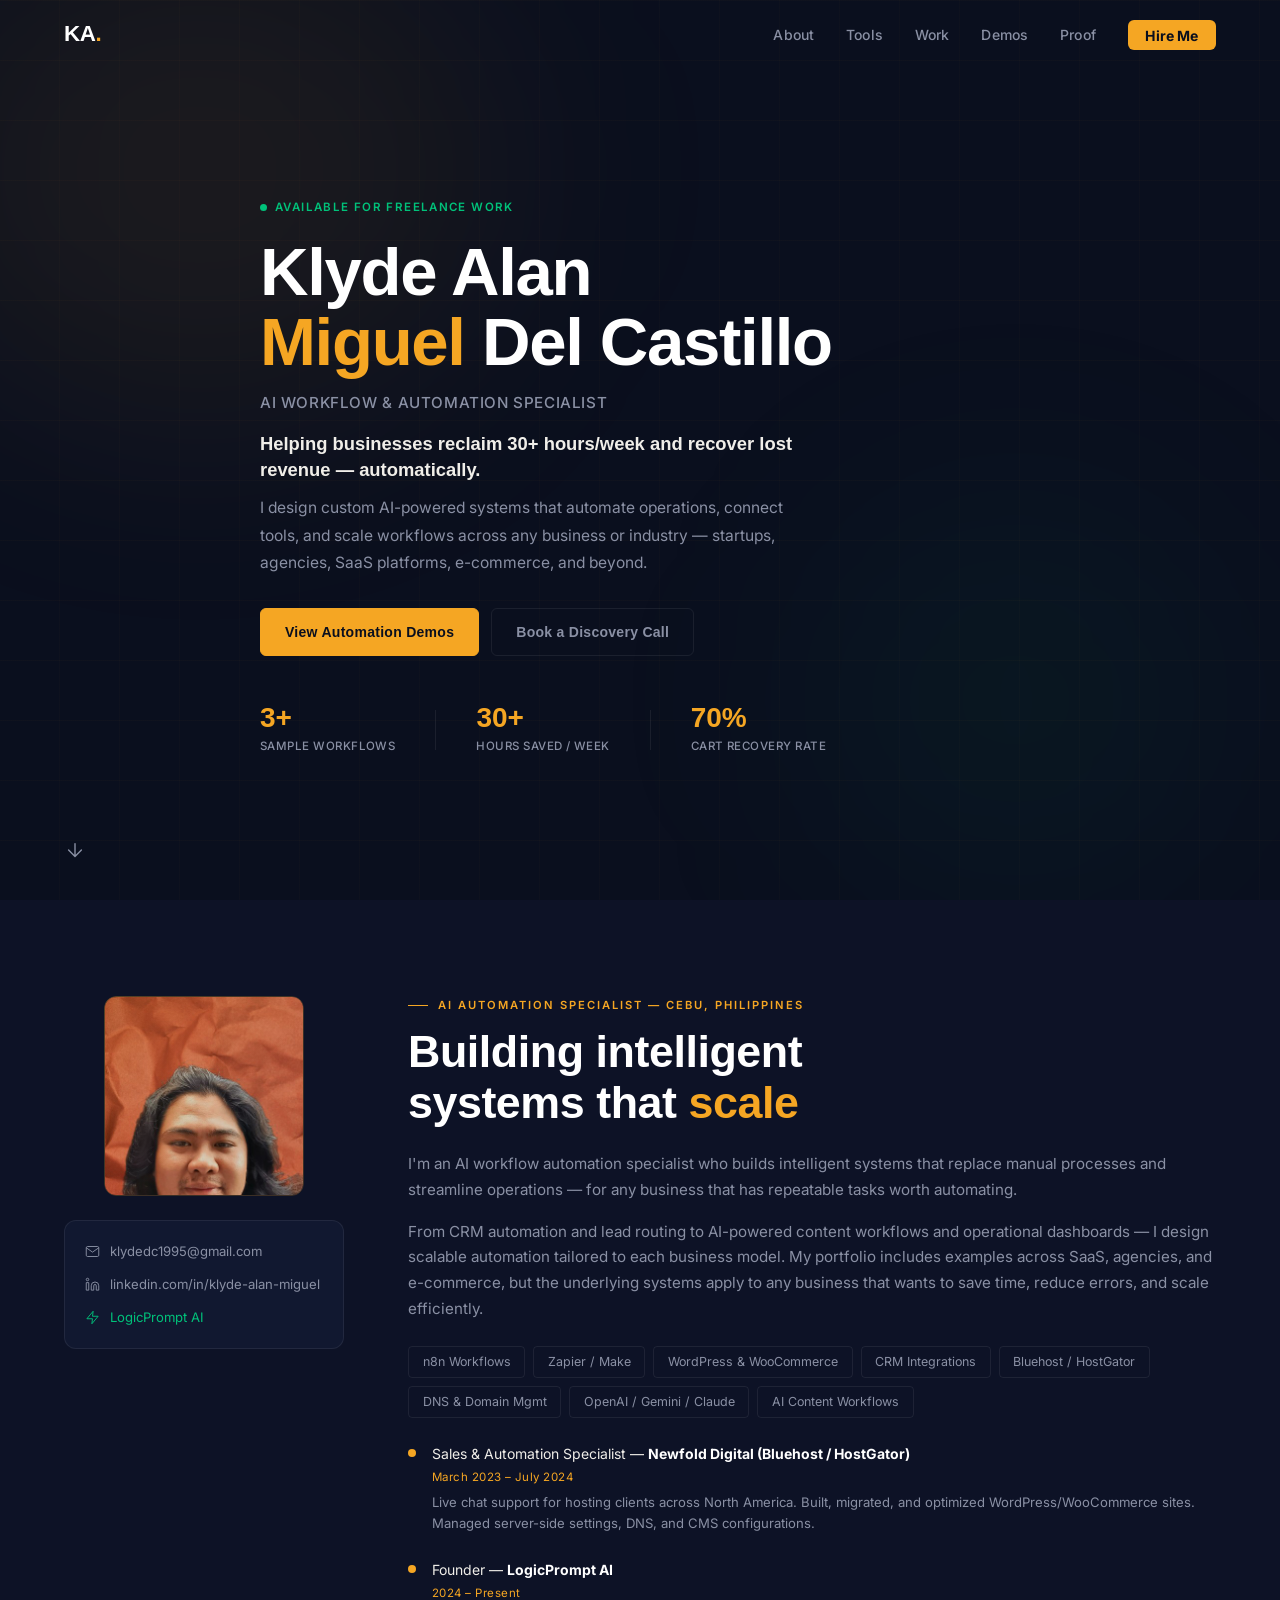
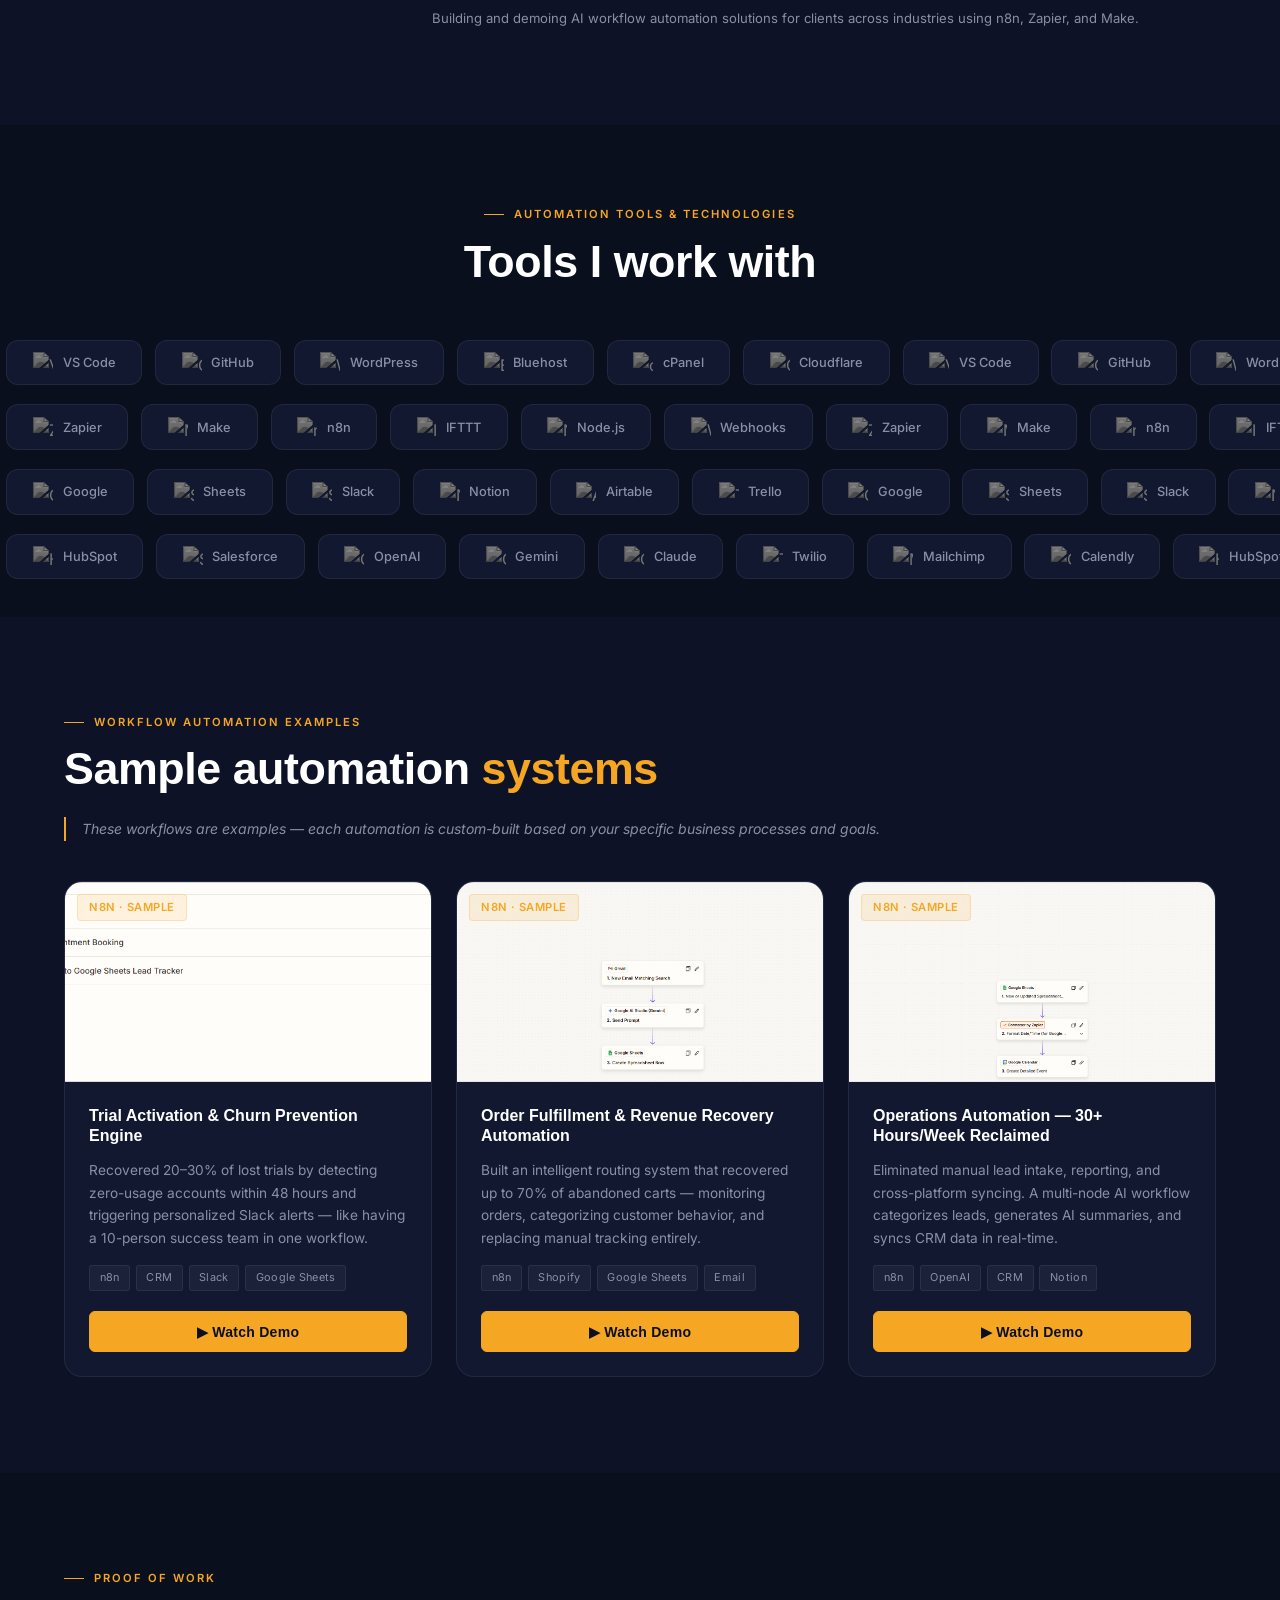
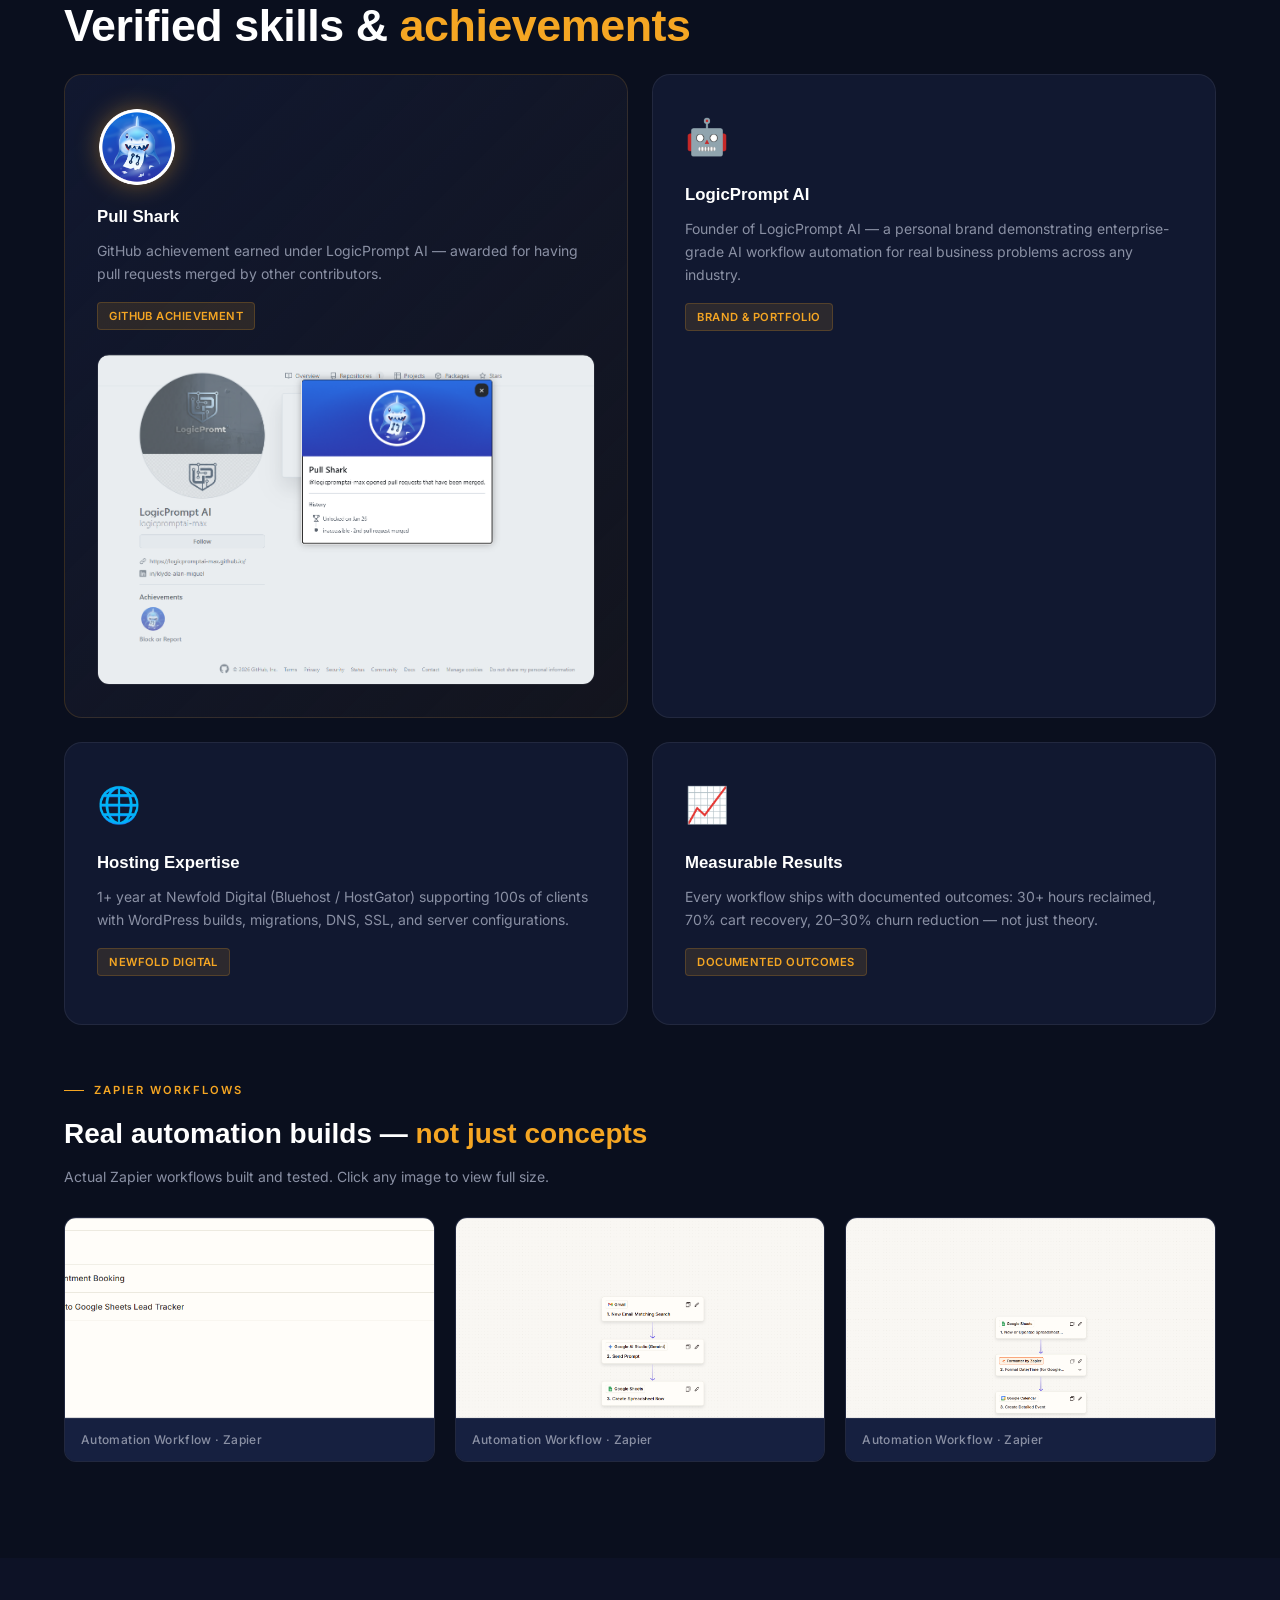
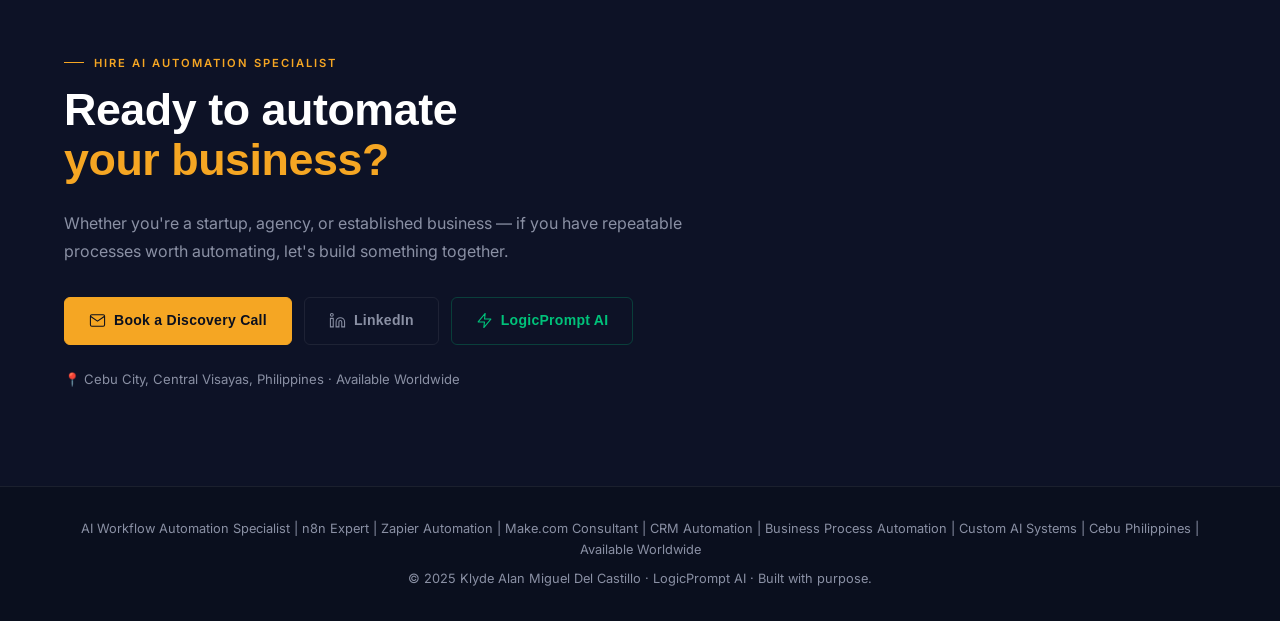
==== commit 30e9d2d5: "redesign: navy/amber theme, F-pattern hero, Cabinet Grotesk fonts, add Demos folder and demos.html" ====
--- a/index.html
+++ b/index.html
@@ -25,9 +25,11 @@
     "sameAs": ["https://www.linkedin.com/in/klyde-alan-miguel", "https://github.com/klydedc1995-web"]
   }
   </script>
+  <!-- Fonts: Cabinet Grotesk (display authority) + Inter (clinical body) -->
   <link rel="preconnect" href="https://fonts.googleapis.com" />
   <link rel="preconnect" href="https://fonts.gstatic.com" crossorigin />
-  <link href="https://fonts.googleapis.com/css2?family=Syne:wght@400;600;700;800&family=DM+Sans:wght@300;400;500&display=swap" rel="stylesheet" />
+  <link href="https://fonts.googleapis.com/css2?family=Inter:wght@300;400;500;600&display=swap" rel="stylesheet" />
+  <link href="https://api.fontshare.com/v2/css?f[]=cabinet-grotesk@400,500,700,800&display=swap" rel="stylesheet" />
   <link rel="stylesheet" href="css/style.css" />
 </head>
 <body>
@@ -39,6 +41,7 @@
       <li><a href="#about">About</a></li>
       <li><a href="#tools">Tools</a></li>
       <li><a href="#projects">Work</a></li>
+      <li><a href="demos.html">Demos</a></li>
       <li><a href="#proof">Proof</a></li>
       <li><a href="#contact" class="nav__cta">Hire Me</a></li>
     </ul>
@@ -47,7 +50,7 @@
     </button>
   </nav>
 
-  <!-- HERO -->
+  <!-- HERO — left-aligned, F-pattern -->
   <section class="hero hero--no-photo" id="home">
     <div class="hero__bg-grid"></div>
     <div class="hero__glow hero__glow--1"></div>
@@ -64,14 +67,25 @@
           <a href="#contact" class="btn btn--ghost">Book a Discovery Call</a>
         </div>
         <div class="hero__stats">
-          <div class="stat"><span class="stat__num">3+</span><span class="stat__label">Sample Workflows</span></div>
-          <div class="stat"><span class="stat__num">30+</span><span class="stat__label">Hours Saved/Week</span></div>
-          <div class="stat"><span class="stat__num">70%</span><span class="stat__label">Cart Recovery Rate</span></div>
+          <div class="stat">
+            <span class="stat__num">3+</span>
+            <span class="stat__label">Sample Workflows</span>
+          </div>
+          <div class="hero__stats-divider"></div>
+          <div class="stat">
+            <span class="stat__num">30+</span>
+            <span class="stat__label">Hours Saved / Week</span>
+          </div>
+          <div class="hero__stats-divider"></div>
+          <div class="stat">
+            <span class="stat__num">70%</span>
+            <span class="stat__label">Cart Recovery Rate</span>
+          </div>
         </div>
       </div>
     </div>
     <a href="#about" class="hero__scroll" aria-label="Scroll down">
-      <svg width="24" height="24" viewBox="0 0 24 24" fill="none"><path d="M12 5v14M5 12l7 7 7-7" stroke="currentColor" stroke-width="1.5" stroke-linecap="round" stroke-linejoin="round"/></svg>
+      <svg width="22" height="22" viewBox="0 0 24 24" fill="none"><path d="M12 5v14M5 12l7 7 7-7" stroke="currentColor" stroke-width="1.5" stroke-linecap="round" stroke-linejoin="round"/></svg>
     </a>
   </section>
 
@@ -87,15 +101,15 @@
           </div>
           <div class="about__contact-card">
             <a href="mailto:klydedc1995@gmail.com" class="contact-link">
-              <svg width="16" height="16" viewBox="0 0 24 24" fill="none"><path d="M4 4h16c1.1 0 2 .9 2 2v12c0 1.1-.9 2-2 2H4c-1.1 0-2-.9-2-2V6c0-1.1.9-2 2-2z" stroke="currentColor" stroke-width="1.5"/><polyline points="22,6 12,13 2,6" stroke="currentColor" stroke-width="1.5"/></svg>
+              <svg width="15" height="15" viewBox="0 0 24 24" fill="none"><path d="M4 4h16c1.1 0 2 .9 2 2v12c0 1.1-.9 2-2 2H4c-1.1 0-2-.9-2-2V6c0-1.1.9-2 2-2z" stroke="currentColor" stroke-width="1.5"/><polyline points="22,6 12,13 2,6" stroke="currentColor" stroke-width="1.5"/></svg>
               klydedc1995@gmail.com
             </a>
             <a href="https://www.linkedin.com/in/klyde-alan-miguel" target="_blank" rel="noopener" class="contact-link">
-              <svg width="16" height="16" viewBox="0 0 24 24" fill="none"><path d="M16 8a6 6 0 016 6v7h-4v-7a2 2 0 00-2-2 2 2 0 00-2 2v7h-4v-7a6 6 0 016-6zM2 9h4v12H2z" stroke="currentColor" stroke-width="1.5"/><circle cx="4" cy="4" r="2" stroke="currentColor" stroke-width="1.5"/></svg>
+              <svg width="15" height="15" viewBox="0 0 24 24" fill="none"><path d="M16 8a6 6 0 016 6v7h-4v-7a2 2 0 00-2-2 2 2 0 00-2 2v7h-4v-7a6 6 0 016-6zM2 9h4v12H2z" stroke="currentColor" stroke-width="1.5"/><circle cx="4" cy="4" r="2" stroke="currentColor" stroke-width="1.5"/></svg>
               linkedin.com/in/klyde-alan-miguel
             </a>
             <a href="https://logicpromptai-max.github.io" target="_blank" rel="noopener" class="contact-link contact-link--brand">
-              <svg width="16" height="16" viewBox="0 0 24 24" fill="none"><polygon points="13 2 3 14 12 14 11 22 21 10 12 10 13 2" stroke="currentColor" stroke-width="1.5" stroke-linejoin="round"/></svg>
+              <svg width="15" height="15" viewBox="0 0 24 24" fill="none"><polygon points="13 2 3 14 12 14 11 22 21 10 12 10 13 2" stroke="currentColor" stroke-width="1.5" stroke-linejoin="round"/></svg>
               LogicPrompt AI
             </a>
           </div>
@@ -141,7 +155,7 @@
   <!-- TOOLS MARQUEE -->
   <section class="tools" id="tools">
     <div class="container">
-      <div class="section-label" style="text-align:center">Automation Tools &amp; Technologies</div>
+      <div class="section-label" style="text-align:center;justify-content:center;">Automation Tools &amp; Technologies</div>
       <h2 class="section-title" style="text-align:center">Tools I work with</h2>
     </div>
     <div class="marquee-wrapper">
@@ -165,13 +179,13 @@
         <div class="logo-item"><img src="https://cdn.simpleicons.org/n8n" alt="n8n" /><span>n8n</span></div>
         <div class="logo-item"><img src="https://cdn.simpleicons.org/ifttt" alt="IFTTT" /><span>IFTTT</span></div>
         <div class="logo-item"><img src="https://cdn.simpleicons.org/nodedotjs" alt="Node.js" /><span>Node.js</span></div>
-        <div class="logo-item"><img src="https://cdn.simpleicons.org/webhooks/00cfff" alt="Webhooks" /><span>Webhooks</span></div>
+        <div class="logo-item"><img src="https://cdn.simpleicons.org/webhooks/F5A623" alt="Webhooks" /><span>Webhooks</span></div>
         <div class="logo-item"><img src="https://cdn.simpleicons.org/zapier" alt="Zapier" /><span>Zapier</span></div>
         <div class="logo-item"><img src="https://cdn.simpleicons.org/make" alt="Make" /><span>Make</span></div>
         <div class="logo-item"><img src="https://cdn.simpleicons.org/n8n" alt="n8n" /><span>n8n</span></div>
         <div class="logo-item"><img src="https://cdn.simpleicons.org/ifttt" alt="IFTTT" /><span>IFTTT</span></div>
         <div class="logo-item"><img src="https://cdn.simpleicons.org/nodedotjs" alt="Node.js" /><span>Node.js</span></div>
-        <div class="logo-item"><img src="https://cdn.simpleicons.org/webhooks/00cfff" alt="Webhooks" /><span>Webhooks</span></div>
+        <div class="logo-item"><img src="https://cdn.simpleicons.org/webhooks/F5A623" alt="Webhooks" /><span>Webhooks</span></div>
       </div></div></div>
       <div class="marquee-row"><div class="marquee-track marquee-track--left"><div class="marquee-inner">
         <div class="logo-item"><img src="https://cdn.simpleicons.org/google" alt="Google" /><span>Google</span></div>
@@ -192,7 +206,7 @@
         <div class="logo-item"><img src="https://cdn.simpleicons.org/salesforce" alt="Salesforce" /><span>Salesforce</span></div>
         <div class="logo-item"><img src="https://cdn.simpleicons.org/openai/ffffff" alt="OpenAI" /><span>OpenAI</span></div>
         <div class="logo-item"><img src="https://cdn.simpleicons.org/googlegemini" alt="Gemini" /><span>Gemini</span></div>
-        <div class="logo-item"><img src="https://cdn.simpleicons.org/anthropic/00cfff" alt="Claude" /><span>Claude</span></div>
+        <div class="logo-item"><img src="https://cdn.simpleicons.org/anthropic/F5A623" alt="Claude" /><span>Claude</span></div>
         <div class="logo-item"><img src="https://cdn.simpleicons.org/twilio" alt="Twilio" /><span>Twilio</span></div>
         <div class="logo-item"><img src="https://cdn.simpleicons.org/mailchimp" alt="Mailchimp" /><span>Mailchimp</span></div>
         <div class="logo-item"><img src="https://cdn.simpleicons.org/calendly" alt="Calendly" /><span>Calendly</span></div>
@@ -200,7 +214,7 @@
         <div class="logo-item"><img src="https://cdn.simpleicons.org/salesforce" alt="Salesforce" /><span>Salesforce</span></div>
         <div class="logo-item"><img src="https://cdn.simpleicons.org/openai/ffffff" alt="OpenAI" /><span>OpenAI</span></div>
         <div class="logo-item"><img src="https://cdn.simpleicons.org/googlegemini" alt="Gemini" /><span>Gemini</span></div>
-        <div class="logo-item"><img src="https://cdn.simpleicons.org/anthropic/00cfff" alt="Claude" /><span>Claude</span></div>
+        <div class="logo-item"><img src="https://cdn.simpleicons.org/anthropic/F5A623" alt="Claude" /><span>Claude</span></div>
         <div class="logo-item"><img src="https://cdn.simpleicons.org/twilio" alt="Twilio" /><span>Twilio</span></div>
         <div class="logo-item"><img src="https://cdn.simpleicons.org/mailchimp" alt="Mailchimp" /><span>Mailchimp</span></div>
         <div class="logo-item"><img src="https://cdn.simpleicons.org/calendly" alt="Calendly" /><span>Calendly</span></div>
@@ -351,15 +365,15 @@
         <p class="contact__sub">Whether you're a startup, agency, or established business — if you have repeatable processes worth automating, let's build something together.</p>
         <div class="contact__links">
           <a href="mailto:klydedc1995@gmail.com" class="btn btn--primary">
-            <svg width="18" height="18" viewBox="0 0 24 24" fill="none"><path d="M4 4h16c1.1 0 2 .9 2 2v12c0 1.1-.9 2-2 2H4c-1.1 0-2-.9-2-2V6c0-1.1.9-2 2-2z" stroke="currentColor" stroke-width="1.5"/><polyline points="22,6 12,13 2,6" stroke="currentColor" stroke-width="1.5"/></svg>
+            <svg width="17" height="17" viewBox="0 0 24 24" fill="none"><path d="M4 4h16c1.1 0 2 .9 2 2v12c0 1.1-.9 2-2 2H4c-1.1 0-2-.9-2-2V6c0-1.1.9-2 2-2z" stroke="currentColor" stroke-width="1.5"/><polyline points="22,6 12,13 2,6" stroke="currentColor" stroke-width="1.5"/></svg>
             Book a Discovery Call
           </a>
           <a href="https://www.linkedin.com/in/klyde-alan-miguel" target="_blank" rel="noopener" class="btn btn--ghost">
-            <svg width="18" height="18" viewBox="0 0 24 24" fill="none"><path d="M16 8a6 6 0 016 6v7h-4v-7a2 2 0 00-2-2 2 2 0 00-2 2v7h-4v-7a6 6 0 016-6zM2 9h4v12H2z" stroke="currentColor" stroke-width="1.5"/><circle cx="4" cy="4" r="2" stroke="currentColor" stroke-width="1.5"/></svg>
+            <svg width="17" height="17" viewBox="0 0 24 24" fill="none"><path d="M16 8a6 6 0 016 6v7h-4v-7a2 2 0 00-2-2 2 2 0 00-2 2v7h-4v-7a6 6 0 016-6zM2 9h4v12H2z" stroke="currentColor" stroke-width="1.5"/><circle cx="4" cy="4" r="2" stroke="currentColor" stroke-width="1.5"/></svg>
             LinkedIn
           </a>
           <a href="https://logicpromptai-max.github.io" target="_blank" rel="noopener" class="btn btn--ghost btn--brand">
-            <svg width="18" height="18" viewBox="0 0 24 24" fill="none"><polygon points="13 2 3 14 12 14 11 22 21 10 12 10 13 2" stroke="currentColor" stroke-width="1.5" stroke-linejoin="round"/></svg>
+            <svg width="17" height="17" viewBox="0 0 24 24" fill="none"><polygon points="13 2 3 14 12 14 11 22 21 10 12 10 13 2" stroke="currentColor" stroke-width="1.5" stroke-linejoin="round"/></svg>
             LogicPrompt AI
           </a>
         </div>
--- a/css/style.css
+++ b/css/style.css
@@ -1,34 +1,58 @@
 /* ─────────────────────────────────────────────────────────
    KLYDE DEL CASTILLO · AI AUTOMATION PORTFOLIO
-   Theme: Dark-first, Syne + DM Sans, Cyan accents
+   Theme: Deep Navy + Warm Off-white + Electric Amber
+   Psychology: Clean & Clinical · Relieved · Business-authority
+   Fonts: Cabinet Grotesk (display) + Inter (body)
 ───────────────────────────────────────────────────────── */
 
+@import url('https://fonts.googleapis.com/css2?family=Inter:wght@300;400;500;600&display=swap');
+
+/* Cabinet Grotesk via Fontshare CDN */
+@import url('https://api.fontshare.com/v2/css?f[]=cabinet-grotesk@400,500,700,800&display=swap');
+
 :root {
-  --bg:          #0d0f14;
-  --bg-2:        #111520;
-  --bg-card:     #161b27;
-  --bg-card-2:   #1c2235;
+  /* ── Core palette ── */
+  --bg:          #0A0F1E;
+  --bg-2:        #0D1226;
+  --bg-card:     #111830;
+  --bg-card-2:   #162040;
   --border:      rgba(255,255,255,0.07);
-  --border-glow: rgba(0, 207, 255, 0.25);
-  --text:        #e8eaf0;
-  --text-muted:  #7a8199;
-  --cyan:        #00cfff;
-  --cyan-dim:    rgba(0, 207, 255, 0.12);
-  --green:       #00e5a0;
-  --orange:      #ff8c42;
-  --white:       #ffffff;
-  --font-head:   'Syne', sans-serif;
-  --font-body:   'DM Sans', sans-serif;
-  --radius:      14px;
-  --radius-lg:   22px;
-  --transition:  0.3s cubic-bezier(0.4, 0, 0.2, 1);
-  --shadow:      0 8px 40px rgba(0,0,0,0.45);
-  --shadow-cyan: 0 0 30px rgba(0, 207, 255, 0.15);
+  --border-glow: rgba(245,166,35,0.3);
+
+  /* ── Typography ── */
+  --text:        #F0EEE9;
+  --text-muted:  #8A90A4;
+  --white:       #FFFFFF;
+
+  /* ── Accent colours ── */
+  --amber:       #F5A623;
+  --amber-dim:   rgba(245,166,35,0.12);
+  --amber-glow:  rgba(245,166,35,0.25);
+  --green:       #00C27A;
+  --green-dim:   rgba(0,194,122,0.10);
+  --red:         #E84545;
+
+  /* ── Fonts ── */
+  --font-head:   'Cabinet Grotesk', 'Syne', sans-serif;
+  --font-body:   'Inter', 'DM Sans', sans-serif;
+
+  /* ── Shape & motion ── */
+  --radius:      12px;
+  --radius-lg:   18px;
+  --transition:  0.25s cubic-bezier(0.4, 0, 0.2, 1);
+  --shadow:      0 8px 40px rgba(0,0,0,0.5);
+  --shadow-amber:0 0 30px rgba(245,166,35,0.18);
 }
 
 *, *::before, *::after { box-sizing: border-box; margin: 0; padding: 0; }
 html { scroll-behavior: smooth; font-size: 16px; }
-body { font-family: var(--font-body); background: var(--bg); color: var(--text); line-height: 1.65; overflow-x: hidden; }
+body {
+  font-family: var(--font-body);
+  background: var(--bg);
+  color: var(--text);
+  line-height: 1.65;
+  overflow-x: hidden;
+}
 img { max-width: 100%; display: block; }
 a { color: inherit; text-decoration: none; }
 button { cursor: pointer; border: none; background: none; font-family: inherit; }
@@ -36,298 +60,598 @@
 
 .container { width: 90%; max-width: 1180px; margin: 0 auto; }
 
+/* ── Typography tokens ─────────────────────────────────── */
 .section-label {
-  font-family: var(--font-head);
-  font-size: 0.72rem;
+  font-family: var(--font-body);
+  font-size: 0.7rem;
   font-weight: 600;
   letter-spacing: 0.18em;
   text-transform: uppercase;
-  color: var(--cyan);
+  color: var(--amber);
   margin-bottom: 0.75rem;
+  display: flex;
+  align-items: center;
+  gap: 0.6rem;
+}
+.section-label::before {
+  content: '';
+  width: 20px;
+  height: 1px;
+  background: var(--amber);
+  flex-shrink: 0;
 }
 .section-title {
   font-family: var(--font-head);
   font-size: clamp(1.8rem, 4vw, 2.8rem);
   font-weight: 800;
-  line-height: 1.15;
+  line-height: 1.12;
   color: var(--white);
-  margin-bottom: 2rem;
-}
-.section-title em { font-style: normal; color: var(--cyan); }
-
-/* ── Buttons ─────────────────────────────────────────────── */
+  margin-bottom: 1.5rem;
+  letter-spacing: -0.01em;
+}
+.section-title em { font-style: normal; color: var(--amber); }
+
+/* ── Buttons ────────────────────────────────────────────── */
 .btn {
   display: inline-flex;
   align-items: center;
   gap: 0.5rem;
-  padding: 0.75rem 1.6rem;
-  border-radius: 100px;
-  font-family: var(--font-head);
-  font-size: 0.9rem;
-  font-weight: 600;
+  padding: 0.72rem 1.5rem;
+  border-radius: 6px;
+  font-family: var(--font-head);
+  font-size: 0.875rem;
+  font-weight: 700;
+  letter-spacing: 0.02em;
   transition: var(--transition);
   white-space: nowrap;
   cursor: pointer;
-}
-.btn--primary { background: var(--cyan); color: #000; box-shadow: 0 0 20px rgba(0,207,255,0.3); }
-.btn--primary:hover { background: #fff; box-shadow: 0 0 30px rgba(0,207,255,0.5); transform: translateY(-2px); }
-.btn--ghost { border: 1px solid var(--border); color: var(--text); background: transparent; }
-.btn--ghost:hover { border-color: var(--cyan); color: var(--cyan); transform: translateY(-2px); }
-.btn--brand { border-color: rgba(0,229,160,0.3); color: var(--green); }
-.btn--brand:hover { border-color: var(--green); background: rgba(0,229,160,0.08); }
-
-/* ── NAV ─────────────────────────────────────────────────── */
+  border: 1px solid transparent;
+}
+.btn--primary {
+  background: var(--amber);
+  color: #0A0F1E;
+  border-color: var(--amber);
+}
+.btn--primary:hover {
+  background: #FFB740;
+  border-color: #FFB740;
+  box-shadow: var(--shadow-amber);
+  transform: translateY(-2px);
+}
+.btn--ghost {
+  border-color: var(--border);
+  color: var(--text-muted);
+  background: transparent;
+}
+.btn--ghost:hover {
+  border-color: var(--amber);
+  color: var(--amber);
+  transform: translateY(-2px);
+}
+.btn--brand {
+  border-color: rgba(0,194,122,0.25);
+  color: var(--green);
+}
+.btn--brand:hover {
+  border-color: var(--green);
+  background: var(--green-dim);
+}
+
+/* ── NAV ────────────────────────────────────────────────── */
 .nav {
   position: fixed; top: 0; left: 0; right: 0; z-index: 1000;
   display: flex; align-items: center; justify-content: space-between;
   padding: 1rem 5%;
   transition: background var(--transition), backdrop-filter var(--transition);
 }
-.nav.scrolled { background: rgba(13,15,20,0.92); backdrop-filter: blur(18px); border-bottom: 1px solid var(--border); }
-.nav__logo { font-family: var(--font-head); font-size: 1.5rem; font-weight: 800; color: var(--white); }
-.nav__logo span { color: var(--cyan); }
+.nav.scrolled {
+  background: rgba(10,15,30,0.95);
+  backdrop-filter: blur(20px);
+  border-bottom: 1px solid var(--border);
+}
+.nav__logo {
+  font-family: var(--font-head);
+  font-size: 1.4rem;
+  font-weight: 800;
+  color: var(--white);
+  letter-spacing: -0.02em;
+}
+.nav__logo span { color: var(--amber); }
 .nav__links { display: flex; gap: 2rem; align-items: center; }
-.nav__links a { font-family: var(--font-head); font-size: 0.875rem; font-weight: 600; color: var(--text-muted); transition: color var(--transition); }
+.nav__links a {
+  font-family: var(--font-body);
+  font-size: 0.875rem;
+  font-weight: 500;
+  color: var(--text-muted);
+  transition: color var(--transition);
+  letter-spacing: 0.01em;
+}
 .nav__links a:hover { color: var(--white); }
-.nav__cta { background: var(--cyan); color: #000 !important; padding: 0.45rem 1.2rem; border-radius: 100px; }
-.nav__cta:hover { background: var(--white) !important; }
+.nav__cta {
+  background: var(--amber) !important;
+  color: #0A0F1E !important;
+  padding: 0.42rem 1.1rem !important;
+  border-radius: 6px;
+  font-weight: 700 !important;
+}
+.nav__cta:hover {
+  background: #FFB740 !important;
+  color: #0A0F1E !important;
+}
 .nav__burger { display: none; flex-direction: column; gap: 5px; padding: 4px; }
-.nav__burger span { display: block; width: 24px; height: 2px; background: var(--text); border-radius: 2px; transition: var(--transition); }
-
-/* ── HERO ────────────────────────────────────────────────── */
+.nav__burger span {
+  display: block; width: 22px; height: 2px;
+  background: var(--text); border-radius: 2px;
+  transition: var(--transition);
+}
+
+/* ── HERO — Left-aligned, F-pattern ─────────────────────── */
 .hero {
   position: relative; min-height: 100vh;
   display: flex; align-items: center;
   padding: 7rem 5% 4rem; overflow: hidden;
 }
+/* Subtle grid */
 .hero__bg-grid {
   position: absolute; inset: 0;
-  background-image: linear-gradient(rgba(0,207,255,0.04) 1px, transparent 1px), linear-gradient(90deg, rgba(0,207,255,0.04) 1px, transparent 1px);
-  background-size: 60px 60px; pointer-events: none;
-}
-.hero__glow { position: absolute; border-radius: 50%; filter: blur(100px); pointer-events: none; }
-.hero__glow--1 { width: 500px; height: 500px; background: rgba(0,207,255,0.1); top: -100px; left: -100px; }
-.hero__glow--2 { width: 400px; height: 400px; background: rgba(0,229,160,0.07); bottom: 0; right: -50px; }
-
-.hero__content { position: relative; z-index: 1; display: flex; align-items: center; gap: 4rem; max-width: 1180px; margin: 0 auto; width: 100%; }
-.hero--no-photo .hero__content--centered { justify-content: center; max-width: 860px; margin: 0 auto; }
-.hero--no-photo .hero__text { text-align: center; }
-.hero--no-photo .hero__sub { margin: 0 auto 2rem; }
-.hero--no-photo .hero__actions { justify-content: center; }
-.hero--no-photo .hero__stats { justify-content: center; }
-.hero--no-photo .hero__eyebrow { justify-content: center; }
+  background-image:
+    repeating-linear-gradient(0deg, transparent, transparent 59px, rgba(245,166,35,0.025) 59px, rgba(245,166,35,0.025) 60px),
+    repeating-linear-gradient(90deg, transparent, transparent 59px, rgba(245,166,35,0.015) 59px, rgba(245,166,35,0.015) 60px);
+  pointer-events: none;
+}
+/* Ambient glows */
+.hero__glow { position: absolute; border-radius: 50%; filter: blur(120px); pointer-events: none; }
+.hero__glow--1 {
+  width: 600px; height: 500px;
+  background: rgba(245,166,35,0.07);
+  top: -80px; left: -100px;
+}
+.hero__glow--2 {
+  width: 400px; height: 400px;
+  background: rgba(0,194,122,0.05);
+  bottom: 0; right: 5%;
+}
+
+/* LEFT-ALIGNED — F-pattern scan */
+.hero__content {
+  position: relative; z-index: 1;
+  display: flex; align-items: center;
+  gap: 4rem;
+  max-width: 1180px; margin: 0 auto; width: 100%;
+}
+.hero--no-photo .hero__content--centered {
+  justify-content: flex-start;
+  max-width: 760px;
+}
+.hero--no-photo .hero__text { text-align: left; }
+.hero--no-photo .hero__actions { justify-content: flex-start; }
+.hero--no-photo .hero__stats { justify-content: flex-start; }
+.hero--no-photo .hero__eyebrow { justify-content: flex-start; }
+.hero--no-photo .hero__sub { margin: 0 0 2rem; }
 
 .hero__eyebrow {
   display: inline-flex; align-items: center; gap: 0.5rem;
-  font-size: 0.78rem; font-weight: 500; color: var(--green);
-  letter-spacing: 0.1em; text-transform: uppercase; margin-bottom: 1rem;
+  font-size: 0.72rem; font-weight: 600;
+  color: var(--green);
+  letter-spacing: 0.12em; text-transform: uppercase;
+  margin-bottom: 1.25rem;
 }
 .hero__eyebrow::before {
-  content: ''; width: 8px; height: 8px; border-radius: 50%;
-  background: var(--green); animation: pulse-dot 2s infinite;
+  content: '';
+  width: 7px; height: 7px; border-radius: 50%;
+  background: var(--green);
+  animation: pulse-dot 2s infinite;
 }
 @keyframes pulse-dot {
-  0%, 100% { box-shadow: 0 0 0 0 rgba(0,229,160,0.5); }
-  50%       { box-shadow: 0 0 0 6px rgba(0,229,160,0); }
-}
-.hero__name { font-family: var(--font-head); font-size: clamp(2.2rem,5vw,3.8rem); font-weight: 800; line-height: 1.1; color: var(--white); margin-bottom: 0.75rem; }
-.hero__name em { font-style: normal; color: var(--cyan); }
-.hero__title { font-family: var(--font-head); font-size: 1rem; font-weight: 600; color: var(--text-muted); letter-spacing: 0.05em; margin-bottom: 0.5rem; }
-.hero__tagline { font-family: var(--font-head); font-size: 1.05rem; font-weight: 600; color: var(--green); margin-bottom: 0.75rem; }
-.hero__sub { font-size: 1rem; color: var(--text-muted); max-width: 600px; margin-bottom: 2rem; line-height: 1.7; }
-.hero__actions { display: flex; gap: 1rem; flex-wrap: wrap; margin-bottom: 2.5rem; }
+  0%, 100% { box-shadow: 0 0 0 0 rgba(0,194,122,0.5); }
+  50%       { box-shadow: 0 0 0 6px rgba(0,194,122,0); }
+}
+
+.hero__name {
+  font-family: var(--font-head);
+  font-size: clamp(2.4rem, 5.5vw, 4.2rem);
+  font-weight: 800;
+  line-height: 1.05;
+  color: var(--white);
+  margin-bottom: 0.75rem;
+  letter-spacing: -0.02em;
+}
+.hero__name em { font-style: normal; color: var(--amber); }
+
+.hero__title {
+  font-family: var(--font-body);
+  font-size: 0.95rem;
+  font-weight: 500;
+  color: var(--text-muted);
+  letter-spacing: 0.04em;
+  text-transform: uppercase;
+  margin-bottom: 1rem;
+}
+.hero__tagline {
+  font-family: var(--font-head);
+  font-size: 1.15rem;
+  font-weight: 700;
+  color: var(--text);
+  margin-bottom: 0.75rem;
+  line-height: 1.4;
+  max-width: 580px;
+}
+.hero__sub {
+  font-size: 0.975rem;
+  color: var(--text-muted);
+  max-width: 560px;
+  margin-bottom: 2rem;
+  line-height: 1.75;
+}
+.hero__actions { display: flex; gap: 0.75rem; flex-wrap: wrap; margin-bottom: 3rem; }
 .hero__stats { display: flex; gap: 2.5rem; flex-wrap: wrap; }
-.stat__num { display: block; font-family: var(--font-head); font-size: 1.8rem; font-weight: 800; color: var(--cyan); line-height: 1; }
-.stat__label { display: block; font-size: 0.75rem; color: var(--text-muted); margin-top: 0.25rem; }
-.hero__scroll { position: absolute; bottom: 2rem; left: 50%; transform: translateX(-50%); color: var(--text-muted); animation: bounce 2s infinite; z-index: 1; }
+.hero__stats-divider {
+  width: 1px; height: 40px;
+  background: var(--border);
+  align-self: center;
+}
+.stat__num {
+  display: block;
+  font-family: var(--font-head);
+  font-size: 1.75rem; font-weight: 800;
+  color: var(--amber); line-height: 1;
+}
+.stat__label {
+  display: block;
+  font-size: 0.72rem; font-weight: 500;
+  color: var(--text-muted);
+  margin-top: 0.3rem;
+  letter-spacing: 0.04em;
+  text-transform: uppercase;
+}
+.hero__scroll {
+  position: absolute; bottom: 2rem; left: 5%;
+  color: var(--text-muted);
+  animation: bounce 2.5s infinite; z-index: 1;
+}
 @keyframes bounce {
-  0%, 100% { transform: translateX(-50%) translateY(0); }
-  50%       { transform: translateX(-50%) translateY(8px); }
-}
-
-/* ── ABOUT ───────────────────────────────────────────────── */
+  0%, 100% { transform: translateY(0); }
+  50%       { transform: translateY(8px); }
+}
+
+/* ── ABOUT ──────────────────────────────────────────────── */
 .about { padding: 6rem 0; background: var(--bg-2); }
-.about__inner { display: grid; grid-template-columns: 300px 1fr; gap: 4rem; align-items: start; }
-
+.about__inner {
+  display: grid;
+  grid-template-columns: 280px 1fr;
+  gap: 4rem; align-items: start;
+}
 .about__photo-wrap {
-  width: 220px; height: 220px; border-radius: 50%;
+  width: 200px; height: 200px; border-radius: 12px;
   position: relative; margin: 0 auto 1.5rem;
+  overflow: hidden;
 }
 .about__photo-wrap::before {
-  content: ''; position: absolute; inset: -4px; border-radius: 50%;
-  background: conic-gradient(var(--cyan) 0deg, rgba(0,207,255,0.15) 180deg, var(--cyan) 360deg);
-  animation: spin-ring 3s linear infinite; z-index: 0;
-}
-.about__photo-wrap::after {
-  content: ''; position: absolute; inset: 3px;
-  border-radius: 50%; background: var(--bg-2); z-index: 1;
-}
-@keyframes spin-ring { from { transform: rotate(0deg); } to { transform: rotate(360deg); } }
-.about__photo { position: relative; z-index: 2; width: 100%; height: 100%; object-fit: cover; border-radius: 50%; display: block; }
-.about__initials { display: none; align-items: center; justify-content: center; position: relative; z-index: 2; width: 100%; height: 100%; font-family: var(--font-head); font-size: 3rem; font-weight: 800; color: var(--cyan); }
-
-.about__contact-card { display: flex; flex-direction: column; gap: 0.75rem; padding: 1.25rem; background: var(--bg-card); border: 1px solid var(--border); border-radius: var(--radius); }
-.contact-link { display: flex; align-items: center; gap: 0.6rem; font-size: 0.82rem; color: var(--text-muted); transition: color var(--transition); word-break: break-all; }
-.contact-link:hover { color: var(--cyan); }
+  content: ''; position: absolute; inset: 0;
+  background: linear-gradient(135deg, rgba(245,166,35,0.15) 0%, transparent 60%);
+  z-index: 1; border-radius: 12px;
+}
+.about__photo {
+  width: 100%; height: 100%;
+  object-fit: cover; border-radius: 12px;
+  border: 1px solid rgba(245,166,35,0.2);
+  display: block;
+}
+.about__initials {
+  display: none; align-items: center; justify-content: center;
+  width: 200px; height: 200px;
+  background: var(--bg-card);
+  border: 1px solid rgba(245,166,35,0.2);
+  border-radius: 12px;
+  font-family: var(--font-head); font-size: 3rem;
+  font-weight: 800; color: var(--amber);
+  margin: 0 auto 1.5rem;
+}
+.about__contact-card {
+  display: flex; flex-direction: column; gap: 0.7rem;
+  padding: 1.25rem;
+  background: var(--bg-card);
+  border: 1px solid var(--border);
+  border-radius: var(--radius);
+}
+.contact-link {
+  display: flex; align-items: center; gap: 0.6rem;
+  font-size: 0.82rem; color: var(--text-muted);
+  transition: color var(--transition); word-break: break-all;
+}
+.contact-link:hover { color: var(--amber); }
 .contact-link--brand { color: var(--green); }
-.contact-link--brand:hover { opacity: 0.8; }
-
-.about__bio { color: var(--text-muted); margin-bottom: 1rem; font-size: 0.975rem; }
+.contact-link--brand:hover { color: var(--green); opacity: 0.8; }
+
+.about__bio { color: var(--text-muted); margin-bottom: 1rem; font-size: 0.95rem; line-height: 1.7; }
 .skills-grid { display: flex; flex-wrap: wrap; gap: 0.5rem; margin: 1.5rem 0; }
-.skill-tag { padding: 0.35rem 0.9rem; border: 1px solid var(--border); border-radius: 100px; font-size: 0.78rem; color: var(--text-muted); transition: var(--transition); }
-.skill-tag:hover { border-color: var(--cyan); color: var(--cyan); background: var(--cyan-dim); }
-
-.about__exp { margin-top: 1.5rem; display: flex; flex-direction: column; gap: 1.25rem; }
+.skill-tag {
+  padding: 0.3rem 0.85rem;
+  border: 1px solid var(--border);
+  border-radius: 4px;
+  font-size: 0.78rem; color: var(--text-muted);
+  transition: var(--transition);
+  font-family: var(--font-body);
+}
+.skill-tag:hover { border-color: var(--amber); color: var(--amber); background: var(--amber-dim); }
+
+.about__exp { margin-top: 1.5rem; display: flex; flex-direction: column; gap: 1.5rem; }
 .exp-item { display: flex; gap: 1rem; align-items: flex-start; }
-.exp-dot { width: 10px; height: 10px; border-radius: 50%; background: var(--cyan); margin-top: 0.35rem; flex-shrink: 0; }
+.exp-dot {
+  width: 8px; height: 8px; border-radius: 50%;
+  background: var(--amber); margin-top: 0.4rem; flex-shrink: 0;
+}
 .exp-role { font-size: 0.875rem; color: var(--text); margin-bottom: 0.15rem; }
 .exp-role strong { color: var(--white); }
-.exp-date { font-size: 0.75rem; color: var(--cyan); margin-bottom: 0.35rem; }
-.exp-desc { font-size: 0.82rem; color: var(--text-muted); }
-
-/* ── TOOLS MARQUEE ───────────────────────────────────────── */
+.exp-date { font-size: 0.72rem; color: var(--amber); margin-bottom: 0.35rem; letter-spacing: 0.04em; }
+.exp-desc { font-size: 0.82rem; color: var(--text-muted); line-height: 1.6; }
+
+/* ── TOOLS MARQUEE ──────────────────────────────────────── */
 .tools { padding: 5rem 0 2rem; background: var(--bg); overflow: hidden; }
 .tools .section-title { margin-bottom: 3rem; }
 .marquee-wrapper { display: flex; flex-direction: column; gap: 0.5rem; }
 .marquee-row { overflow: hidden; width: 100%; }
-.marquee-track--left  .marquee-inner { animation: scroll-left  28s linear infinite; }
-.marquee-track--right .marquee-inner { animation: scroll-right 28s linear infinite; }
+.marquee-track--left  .marquee-inner { animation: scroll-left  30s linear infinite; }
+.marquee-track--right .marquee-inner { animation: scroll-right 30s linear infinite; }
 .marquee-inner { display: flex; gap: 0; width: max-content; }
 @keyframes scroll-left  { from { transform: translateX(0); }    to { transform: translateX(-50%); } }
 @keyframes scroll-right { from { transform: translateX(-50%); } to { transform: translateX(0); }    }
 .marquee-row:hover .marquee-inner { animation-play-state: paused; }
 .logo-item {
   display: flex; align-items: center; gap: 0.6rem;
-  padding: 0.75rem 1.8rem; margin: 0.35rem 0.5rem;
-  background: var(--bg-card); border: 1px solid var(--border);
-  border-radius: var(--radius); white-space: nowrap; transition: var(--transition);
-}
-.logo-item:hover { border-color: var(--border-glow); background: var(--bg-card-2); box-shadow: var(--shadow-cyan); transform: translateY(-2px); }
-.logo-item img { width: 22px; height: 22px; object-fit: contain; filter: grayscale(1) brightness(0.6); transition: filter var(--transition); }
+  padding: 0.7rem 1.6rem; margin: 0.35rem 0.4rem;
+  background: var(--bg-card);
+  border: 1px solid var(--border);
+  border-radius: var(--radius);
+  white-space: nowrap; transition: var(--transition);
+}
+.logo-item:hover {
+  border-color: rgba(245,166,35,0.25);
+  background: var(--bg-card-2);
+  box-shadow: var(--shadow-amber);
+  transform: translateY(-2px);
+}
+.logo-item img {
+  width: 20px; height: 20px; object-fit: contain;
+  filter: grayscale(1) brightness(0.5);
+  transition: filter var(--transition);
+}
 .logo-item:hover img { filter: none; }
-.logo-item span { font-family: var(--font-head); font-size: 0.8rem; font-weight: 600; color: var(--text-muted); transition: color var(--transition); }
+.logo-item span {
+  font-family: var(--font-body);
+  font-size: 0.8rem; font-weight: 500;
+  color: var(--text-muted); transition: color var(--transition);
+}
 .logo-item:hover span { color: var(--white); }
 
-/* ── PROJECTS ────────────────────────────────────────────── */
+/* ── PROJECTS ───────────────────────────────────────────── */
 .projects { padding: 6rem 0; background: var(--bg-2); }
-.projects__disclaimer { font-size: 0.875rem; color: var(--text-muted); margin-bottom: 2.5rem; font-style: italic; border-left: 3px solid var(--cyan); padding-left: 1rem; }
+.projects__disclaimer {
+  font-size: 0.875rem; color: var(--text-muted);
+  margin-bottom: 2.5rem;
+  border-left: 2px solid var(--amber);
+  padding-left: 1rem;
+  font-style: italic;
+}
 .projects-grid { display: grid; grid-template-columns: repeat(3,1fr); gap: 1.5rem; }
 
-.project-card { background: var(--bg-card); border: 1px solid var(--border); border-radius: var(--radius-lg); overflow: hidden; transition: var(--transition); display: flex; flex-direction: column; }
-.project-card:hover { border-color: var(--border-glow); box-shadow: var(--shadow-cyan); transform: translateY(-6px); }
-
-.project-card__thumb { position: relative; height: 200px; overflow: hidden; background: var(--bg-card-2); }
-.project-card__thumb img { width: 100%; height: 100%; object-fit: cover; transition: transform 0.5s ease; }
-.project-card:hover .project-card__thumb img { transform: scale(1.06); }
-.project-card__thumb.no-img { display: flex; align-items: center; justify-content: center; background: linear-gradient(135deg, var(--bg-card-2) 0%, rgba(0,207,255,0.06) 100%); }
-.project-card__thumb.no-img::after { content: '▶'; font-size: 3rem; color: rgba(0,207,255,0.2); }
-
+.project-card {
+  background: var(--bg-card);
+  border: 1px solid var(--border);
+  border-radius: var(--radius-lg);
+  overflow: hidden; transition: var(--transition);
+  display: flex; flex-direction: column;
+}
+.project-card:hover {
+  border-color: rgba(245,166,35,0.25);
+  box-shadow: var(--shadow-amber);
+  transform: translateY(-5px);
+}
+.project-card__thumb {
+  position: relative; height: 200px;
+  overflow: hidden; background: var(--bg-card-2);
+}
+.project-card__thumb img {
+  width: 100%; height: 100%; object-fit: cover;
+  transition: transform 0.5s ease;
+}
+.project-card:hover .project-card__thumb img { transform: scale(1.05); }
+.project-card__thumb.no-img {
+  display: flex; align-items: center; justify-content: center;
+  background: linear-gradient(135deg, var(--bg-card-2) 0%, rgba(245,166,35,0.04) 100%);
+}
+.project-card__thumb.no-img::after { content: '▶'; font-size: 3rem; color: rgba(245,166,35,0.15); }
 .project-card__overlay {
   position: absolute; inset: 0;
-  background: rgba(0,0,0,0.55);
+  background: rgba(0,0,0,0.5);
   display: flex; align-items: center; justify-content: center;
   opacity: 0; transition: opacity var(--transition);
 }
 .project-card:hover .project-card__overlay { opacity: 1; }
-
 .play-btn {
-  width: 64px; height: 64px; border-radius: 50%;
-  background: var(--cyan); display: flex; align-items: center; justify-content: center;
-  transition: var(--transition); box-shadow: 0 0 30px rgba(0,207,255,0.5);
+  width: 60px; height: 60px; border-radius: 50%;
+  background: var(--amber);
+  display: flex; align-items: center; justify-content: center;
+  transition: var(--transition);
+  box-shadow: 0 0 30px rgba(245,166,35,0.4);
   cursor: pointer;
 }
-.play-btn svg { width: 26px; height: 26px; color: #000; margin-left: 3px; }
-.play-btn:hover { transform: scale(1.12); background: var(--white); }
-
+.play-btn svg { width: 24px; height: 24px; color: #0A0F1E; margin-left: 3px; }
+.play-btn:hover { transform: scale(1.1); background: #FFB740; }
 .project-card__tag {
   position: absolute; top: 0.75rem; left: 0.75rem;
-  padding: 0.25rem 0.75rem;
-  background: rgba(0,207,255,0.15); border: 1px solid rgba(0,207,255,0.3);
-  border-radius: 100px; font-size: 0.72rem; font-weight: 600;
-  font-family: var(--font-head); color: var(--cyan); backdrop-filter: blur(8px);
+  padding: 0.22rem 0.7rem;
+  background: rgba(245,166,35,0.12);
+  border: 1px solid rgba(245,166,35,0.25);
+  border-radius: 4px;
+  font-size: 0.7rem; font-weight: 600;
+  font-family: var(--font-body); color: var(--amber);
+  backdrop-filter: blur(8px);
+  letter-spacing: 0.04em; text-transform: uppercase;
 }
 .project-card__body { padding: 1.5rem; display: flex; flex-direction: column; flex: 1; }
-.project-card__body h3 { font-family: var(--font-head); font-size: 1rem; font-weight: 700; color: var(--white); margin-bottom: 0.75rem; line-height: 1.35; }
-.project-card__body p { font-size: 0.855rem; color: var(--text-muted); line-height: 1.6; flex: 1; margin-bottom: 1rem; }
-.project-card__meta { display: flex; flex-wrap: wrap; gap: 0.4rem; margin-bottom: 1.25rem; }
-.meta-tag { padding: 0.2rem 0.65rem; background: rgba(255,255,255,0.05); border-radius: 100px; font-size: 0.7rem; color: var(--text-muted); }
+.project-card__body h3 {
+  font-family: var(--font-head);
+  font-size: 1rem; font-weight: 700;
+  color: var(--white); margin-bottom: 0.75rem;
+  line-height: 1.3;
+}
+.project-card__body p {
+  font-size: 0.855rem; color: var(--text-muted);
+  line-height: 1.65; flex: 1; margin-bottom: 1rem;
+}
+.project-card__meta { display: flex; flex-wrap: wrap; gap: 0.35rem; margin-bottom: 1.25rem; }
+.meta-tag {
+  padding: 0.18rem 0.6rem;
+  background: rgba(255,255,255,0.04);
+  border: 1px solid var(--border);
+  border-radius: 3px;
+  font-size: 0.68rem; color: var(--text-muted);
+  font-family: var(--font-body);
+  letter-spacing: 0.03em;
+}
 .project-card__demo { width: 100%; justify-content: center; }
 
-/* ── PROOF ───────────────────────────────────────────────── */
+/* ── PROOF ──────────────────────────────────────────────── */
 .proof { padding: 6rem 0; background: var(--bg); }
 .proof-grid { display: grid; grid-template-columns: repeat(2,1fr); gap: 1.5rem; }
-.proof-card { background: var(--bg-card); border: 1px solid var(--border); border-radius: var(--radius-lg); padding: 2rem; transition: var(--transition); }
-.proof-card:hover { border-color: var(--border-glow); box-shadow: var(--shadow-cyan); transform: translateY(-4px); }
-.proof-card--featured { border-color: rgba(0,207,255,0.2); background: linear-gradient(135deg, var(--bg-card) 0%, rgba(0,207,255,0.05) 100%); }
-.proof-card__icon { font-size: 2.5rem; margin-bottom: 1rem; }
-.proof-card h3 { font-family: var(--font-head); font-size: 1.1rem; font-weight: 700; color: var(--white); margin-bottom: 0.5rem; }
-.proof-card p { font-size: 0.875rem; color: var(--text-muted); margin-bottom: 1rem; }
-.proof-card__badge { display: inline-block; padding: 0.25rem 0.75rem; background: var(--cyan-dim); border: 1px solid rgba(0,207,255,0.2); border-radius: 100px; font-size: 0.72rem; font-weight: 600; color: var(--cyan); margin-bottom: 1rem; }
-.proof-card__achievement-img { width: 90px; height: 90px; object-fit: contain; margin-bottom: 1rem; filter: drop-shadow(0 0 14px rgba(0,207,255,0.45)); }
-.proof-card__img { width: 100%; border-radius: var(--radius); border: 1px solid var(--border); margin-top: 0.5rem; cursor: zoom-in; transition: transform var(--transition); }
-.proof-card__img:hover { transform: scale(1.02); border-color: var(--border-glow); }
-
-/* ── ZAPIER PROOF GRID ───────────────────────────────────── */
+.proof-card {
+  background: var(--bg-card);
+  border: 1px solid var(--border);
+  border-radius: var(--radius-lg);
+  padding: 2rem; transition: var(--transition);
+}
+.proof-card:hover {
+  border-color: rgba(245,166,35,0.2);
+  box-shadow: var(--shadow-amber);
+  transform: translateY(-3px);
+}
+.proof-card--featured {
+  border-color: rgba(245,166,35,0.15);
+  background: linear-gradient(135deg, var(--bg-card) 0%, rgba(245,166,35,0.04) 100%);
+}
+.proof-card__icon { font-size: 2.2rem; margin-bottom: 1rem; }
+.proof-card h3 {
+  font-family: var(--font-head);
+  font-size: 1.05rem; font-weight: 700;
+  color: var(--white); margin-bottom: 0.5rem;
+}
+.proof-card p { font-size: 0.875rem; color: var(--text-muted); margin-bottom: 1rem; line-height: 1.65; }
+.proof-card__badge {
+  display: inline-block;
+  padding: 0.22rem 0.7rem;
+  background: var(--amber-dim);
+  border: 1px solid rgba(245,166,35,0.2);
+  border-radius: 4px;
+  font-size: 0.7rem; font-weight: 600;
+  color: var(--amber); margin-bottom: 1rem;
+  letter-spacing: 0.04em; text-transform: uppercase;
+  font-family: var(--font-body);
+}
+.proof-card__achievement-img {
+  width: 80px; height: 80px; object-fit: contain; margin-bottom: 1rem;
+  filter: drop-shadow(0 0 12px rgba(245,166,35,0.4));
+}
+.proof-card__img {
+  width: 100%; border-radius: var(--radius);
+  border: 1px solid var(--border); margin-top: 0.5rem;
+  cursor: zoom-in; transition: transform var(--transition);
+}
+.proof-card__img:hover { transform: scale(1.02); border-color: rgba(245,166,35,0.2); }
+
+/* ── ZAPIER PROOF GRID ──────────────────────────────────── */
 .zapier-proof { margin-top: 1rem; }
-.zapier-proof__title { font-family: var(--font-head); font-size: clamp(1.3rem,2.5vw,1.8rem); font-weight: 700; color: var(--white); margin-bottom: 0.5rem; }
-.zapier-proof__title em { font-style: normal; color: var(--cyan); }
-.zapier-proof__sub { font-size: 0.9rem; color: var(--text-muted); margin-bottom: 1.75rem; }
+.zapier-proof__title {
+  font-family: var(--font-head);
+  font-size: clamp(1.3rem,2.5vw,1.75rem); font-weight: 700;
+  color: var(--white); margin-bottom: 0.5rem;
+}
+.zapier-proof__title em { font-style: normal; color: var(--amber); }
+.zapier-proof__sub { font-size: 0.875rem; color: var(--text-muted); margin-bottom: 1.75rem; }
 .zapier-grid { display: grid; grid-template-columns: repeat(3,1fr); gap: 1.25rem; }
-.zapier-card { background: var(--bg-card); border: 1px solid var(--border); border-radius: var(--radius); overflow: hidden; transition: var(--transition); }
-.zapier-card:hover { border-color: var(--border-glow); box-shadow: var(--shadow-cyan); transform: translateY(-4px); }
-.zapier-card__img { width: 100%; height: 200px; object-fit: cover; object-position: top; display: block; transition: transform 0.5s ease; cursor: zoom-in; }
+.zapier-card {
+  background: var(--bg-card);
+  border: 1px solid var(--border);
+  border-radius: var(--radius); overflow: hidden;
+  transition: var(--transition);
+}
+.zapier-card:hover {
+  border-color: rgba(245,166,35,0.2);
+  box-shadow: var(--shadow-amber);
+  transform: translateY(-3px);
+}
+.zapier-card__img {
+  width: 100%; height: 200px; object-fit: cover;
+  object-position: top; display: block;
+  transition: transform 0.5s ease; cursor: zoom-in;
+}
 .zapier-card:hover .zapier-card__img { transform: scale(1.04); }
-.zapier-card__label { padding: 0.75rem 1rem; font-family: var(--font-head); font-size: 0.78rem; font-weight: 600; color: var(--text-muted); border-top: 1px solid var(--border); background: var(--bg-card-2); }
-
-/* ── CONTACT ─────────────────────────────────────────────── */
+.zapier-card__label {
+  padding: 0.7rem 1rem;
+  font-family: var(--font-body); font-size: 0.75rem; font-weight: 500;
+  color: var(--text-muted);
+  border-top: 1px solid var(--border);
+  background: var(--bg-card-2);
+  letter-spacing: 0.03em;
+}
+
+/* ── CONTACT ────────────────────────────────────────────── */
 .contact { padding: 6rem 0; background: var(--bg-2); }
 .contact__inner { max-width: 640px; }
-.contact__sub { font-size: 1rem; color: var(--text-muted); margin-bottom: 2rem; line-height: 1.7; }
-.contact__links { display: flex; flex-wrap: wrap; gap: 1rem; margin-bottom: 1.5rem; }
+.contact__sub { font-size: 1rem; color: var(--text-muted); margin-bottom: 2rem; line-height: 1.75; }
+.contact__links { display: flex; flex-wrap: wrap; gap: 0.75rem; margin-bottom: 1.5rem; }
 .contact__location { font-size: 0.82rem; color: var(--text-muted); }
 
-/* ── FOOTER ──────────────────────────────────────────────── */
+/* ── FOOTER ─────────────────────────────────────────────── */
 .footer { padding: 2rem 0; border-top: 1px solid var(--border); background: var(--bg); }
-.footer__seo { font-size: 0.68rem; color: rgba(122,129,153,0.35); text-align: center; margin-bottom: 0.5rem; line-height: 1.6; }
+.footer__seo {
+  font-size: 0.65rem; color: rgba(138,144,164,0.25);
+  text-align: center; margin-bottom: 0.5rem; line-height: 1.6;
+}
 .footer p { font-size: 0.8rem; color: var(--text-muted); text-align: center; }
 
-/* ── VIDEO MODAL ─────────────────────────────────────────── */
+/* ── VIDEO MODAL ────────────────────────────────────────── */
 .modal {
   position: fixed; inset: 0; z-index: 2000;
   display: flex; align-items: center; justify-content: center;
   opacity: 0; pointer-events: none; transition: opacity var(--transition);
 }
 .modal.open { opacity: 1; pointer-events: all; }
-.modal__backdrop { position: absolute; inset: 0; background: rgba(0,0,0,0.88); backdrop-filter: blur(8px); }
+.modal__backdrop {
+  position: absolute; inset: 0;
+  background: rgba(0,0,0,0.9); backdrop-filter: blur(10px);
+}
 .modal__box {
   position: relative; z-index: 1;
   width: 92vw; max-width: 900px;
   background: var(--bg-card); border: 1px solid var(--border);
   border-radius: var(--radius-lg); overflow: hidden;
-  transform: scale(0.92); transition: transform var(--transition);
+  transform: scale(0.93); transition: transform var(--transition);
 }
 .modal.open .modal__box { transform: scale(1); }
 .modal__close {
   position: absolute; top: 0.75rem; right: 0.75rem; z-index: 2;
-  width: 38px; height: 38px; border-radius: 50%;
-  background: rgba(255,255,255,0.12); color: var(--white);
+  width: 36px; height: 36px; border-radius: 6px;
+  background: rgba(255,255,255,0.08); color: var(--white);
   font-size: 1rem; display: flex; align-items: center; justify-content: center;
   transition: var(--transition);
 }
-.modal__close:hover { background: var(--cyan); color: #000; }
+.modal__close:hover { background: var(--amber); color: #0A0F1E; }
 .modal__video { position: relative; padding-bottom: 56.25%; height: 0; }
 .modal__video iframe { position: absolute; top: 0; left: 0; width: 100%; height: 100%; border: none; }
 
-/* ── IMAGE LIGHTBOX ──────────────────────────────────────── */
+/* ── IMAGE LIGHTBOX ─────────────────────────────────────── */
 .lightbox {
   position: fixed; inset: 0; z-index: 3000;
   display: flex; align-items: center; justify-content: center;
   opacity: 0; pointer-events: none;
-  transition: opacity 0.25s ease;
-  padding: 1rem;
+  transition: opacity 0.25s ease; padding: 1rem;
 }
 .lightbox.open { opacity: 1; pointer-events: all; }
-.lightbox__backdrop { position: absolute; inset: 0; background: rgba(0,0,0,0.92); backdrop-filter: blur(12px); }
+.lightbox__backdrop {
+  position: absolute; inset: 0;
+  background: rgba(0,0,0,0.93); backdrop-filter: blur(14px);
+}
 .lightbox__box {
   position: relative; z-index: 1;
   max-width: 95vw; max-height: 92vh;
@@ -336,73 +660,70 @@
 }
 .lightbox.open .lightbox__box { transform: scale(1); }
 .lightbox__img {
-  max-width: 90vw; max-height: 85vh;
-  object-fit: contain; border-radius: var(--radius);
-  border: 1px solid var(--border-glow);
-  box-shadow: 0 0 60px rgba(0,207,255,0.2);
+  max-width: 90vw; max-height: 85vh; object-fit: contain;
+  border-radius: var(--radius);
+  border: 1px solid rgba(245,166,35,0.2);
+  box-shadow: 0 0 60px rgba(245,166,35,0.15);
 }
 .lightbox__close {
   position: absolute; top: -14px; right: -14px;
-  width: 42px; height: 42px; border-radius: 50%;
-  background: var(--cyan); color: #000;
-  font-size: 1.1rem; font-weight: 700;
+  width: 40px; height: 40px; border-radius: 8px;
+  background: var(--amber); color: #0A0F1E;
+  font-size: 1rem; font-weight: 700;
   display: flex; align-items: center; justify-content: center;
-  transition: var(--transition); box-shadow: 0 4px 20px rgba(0,207,255,0.4);
-  z-index: 2;
-}
-.lightbox__close:hover { background: var(--white); transform: scale(1.1); }
-
-/* ── BACK TO TOP ─────────────────────────────────────────── */
+  transition: var(--transition);
+  box-shadow: 0 4px 20px rgba(245,166,35,0.4); z-index: 2;
+}
+.lightbox__close:hover { background: #FFB740; transform: scale(1.1); }
+
+/* ── BACK TO TOP ────────────────────────────────────────── */
 .back-top {
   position: fixed; bottom: 1.5rem; right: 1.5rem;
-  width: 44px; height: 44px; border-radius: 50%;
-  background: var(--cyan); color: #000;
-  font-size: 1.1rem; font-weight: 700;
+  width: 42px; height: 42px; border-radius: 8px;
+  background: var(--amber); color: #0A0F1E;
+  font-size: 1rem; font-weight: 700;
   display: flex; align-items: center; justify-content: center;
   z-index: 900; opacity: 0; transform: translateY(10px);
-  transition: var(--transition); box-shadow: 0 4px 20px rgba(0,207,255,0.4);
+  transition: var(--transition);
+  box-shadow: 0 4px 18px rgba(245,166,35,0.35);
 }
 .back-top.visible { opacity: 1; transform: translateY(0); }
-.back-top:hover { background: var(--white); transform: translateY(-2px); }
-
-/* ── FADE IN ANIMATION ───────────────────────────────────── */
-.fade-in { opacity: 0; transform: translateY(28px); transition: opacity 0.65s ease, transform 0.65s ease; }
+.back-top:hover { background: #FFB740; transform: translateY(-2px); }
+
+/* ── FADE IN ────────────────────────────────────────────── */
+.fade-in { opacity: 0; transform: translateY(24px); transition: opacity 0.6s ease, transform 0.6s ease; }
 .fade-in.visible { opacity: 1; transform: translateY(0); }
 
-/* ── RESPONSIVE ──────────────────────────────────────────── */
+/* ── RESPONSIVE ─────────────────────────────────────────── */
 @media (max-width: 1024px) {
   .projects-grid { grid-template-columns: repeat(2,1fr); }
   .zapier-grid   { grid-template-columns: repeat(2,1fr); }
 }
-
 @media (max-width: 820px) {
   .about__inner { grid-template-columns: 1fr; }
   .about__photo-col { text-align: center; }
   .about__contact-card { max-width: 320px; margin: 0 auto; }
   .proof-grid { grid-template-columns: 1fr; }
 }
-
 @media (max-width: 768px) {
   .nav__links { display: none; }
   .nav__links.open {
     display: flex; flex-direction: column;
     position: absolute; top: 100%; left: 0; right: 0;
-    background: rgba(13,15,20,0.97); backdrop-filter: blur(18px);
+    background: rgba(10,15,30,0.97); backdrop-filter: blur(20px);
     padding: 1.5rem 5%; border-bottom: 1px solid var(--border); gap: 1.25rem;
   }
   .nav__burger { display: flex; }
-  .hero__content { flex-direction: column; text-align: center; padding-top: 2rem; }
-  .hero__actions { justify-content: center; }
-  .hero__stats  { justify-content: center; }
+  .hero__content { flex-direction: column; padding-top: 2rem; }
+  .hero--no-photo .hero__text { text-align: left; }
   .projects-grid { grid-template-columns: 1fr; }
   .zapier-grid   { grid-template-columns: 1fr; }
-  .contact__links { justify-content: flex-start; }
   .lightbox__img { max-width: 95vw; max-height: 80vh; }
-  .lightbox__close { top: -10px; right: -10px; width: 36px; height: 36px; }
-}
-
+  .lightbox__close { top: -10px; right: -10px; width: 34px; height: 34px; }
+}
 @media (max-width: 480px) {
   .section-title { font-size: 1.7rem; }
-  .hero__name    { font-size: 2rem; }
-  .btn { padding: 0.65rem 1.2rem; font-size: 0.82rem; }
+  .hero__name    { font-size: 2.1rem; }
+  .btn { padding: 0.65rem 1.15rem; font-size: 0.82rem; }
+  .hero__stats   { gap: 1.5rem; }
 }
